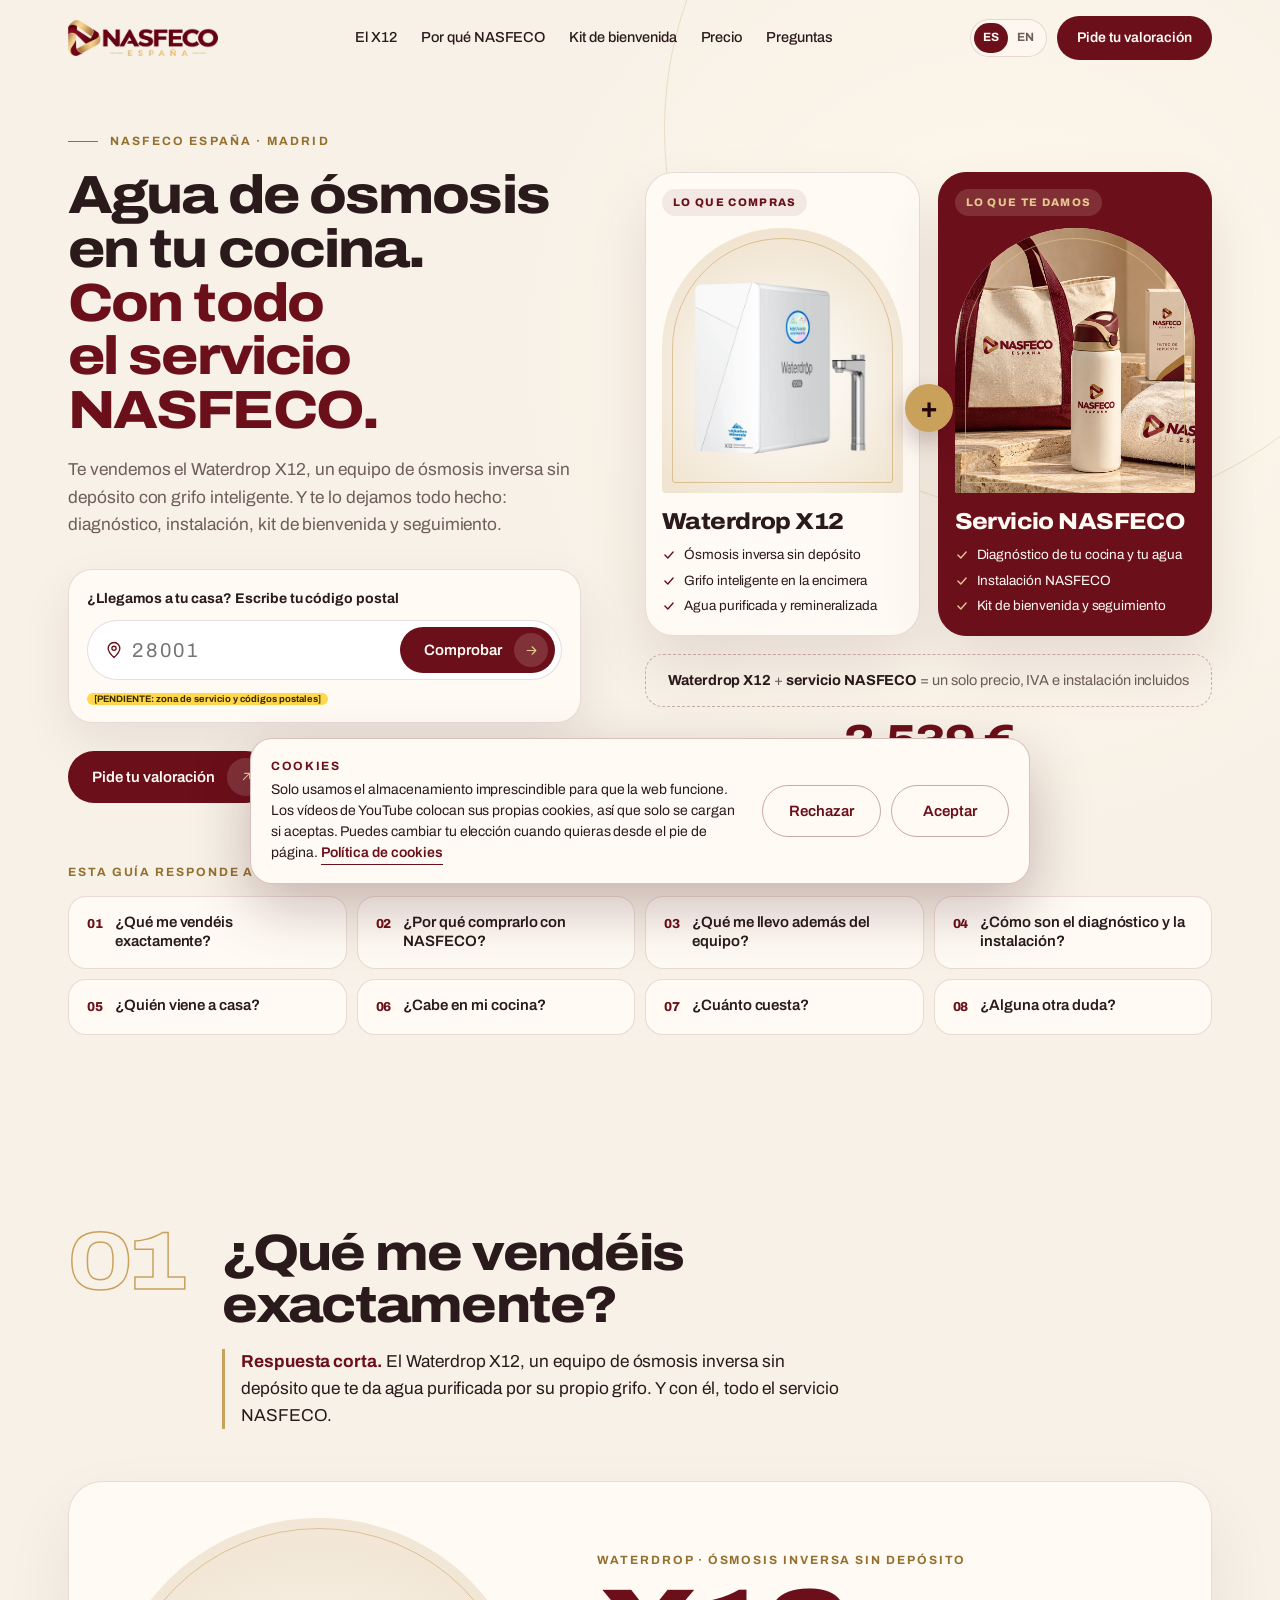
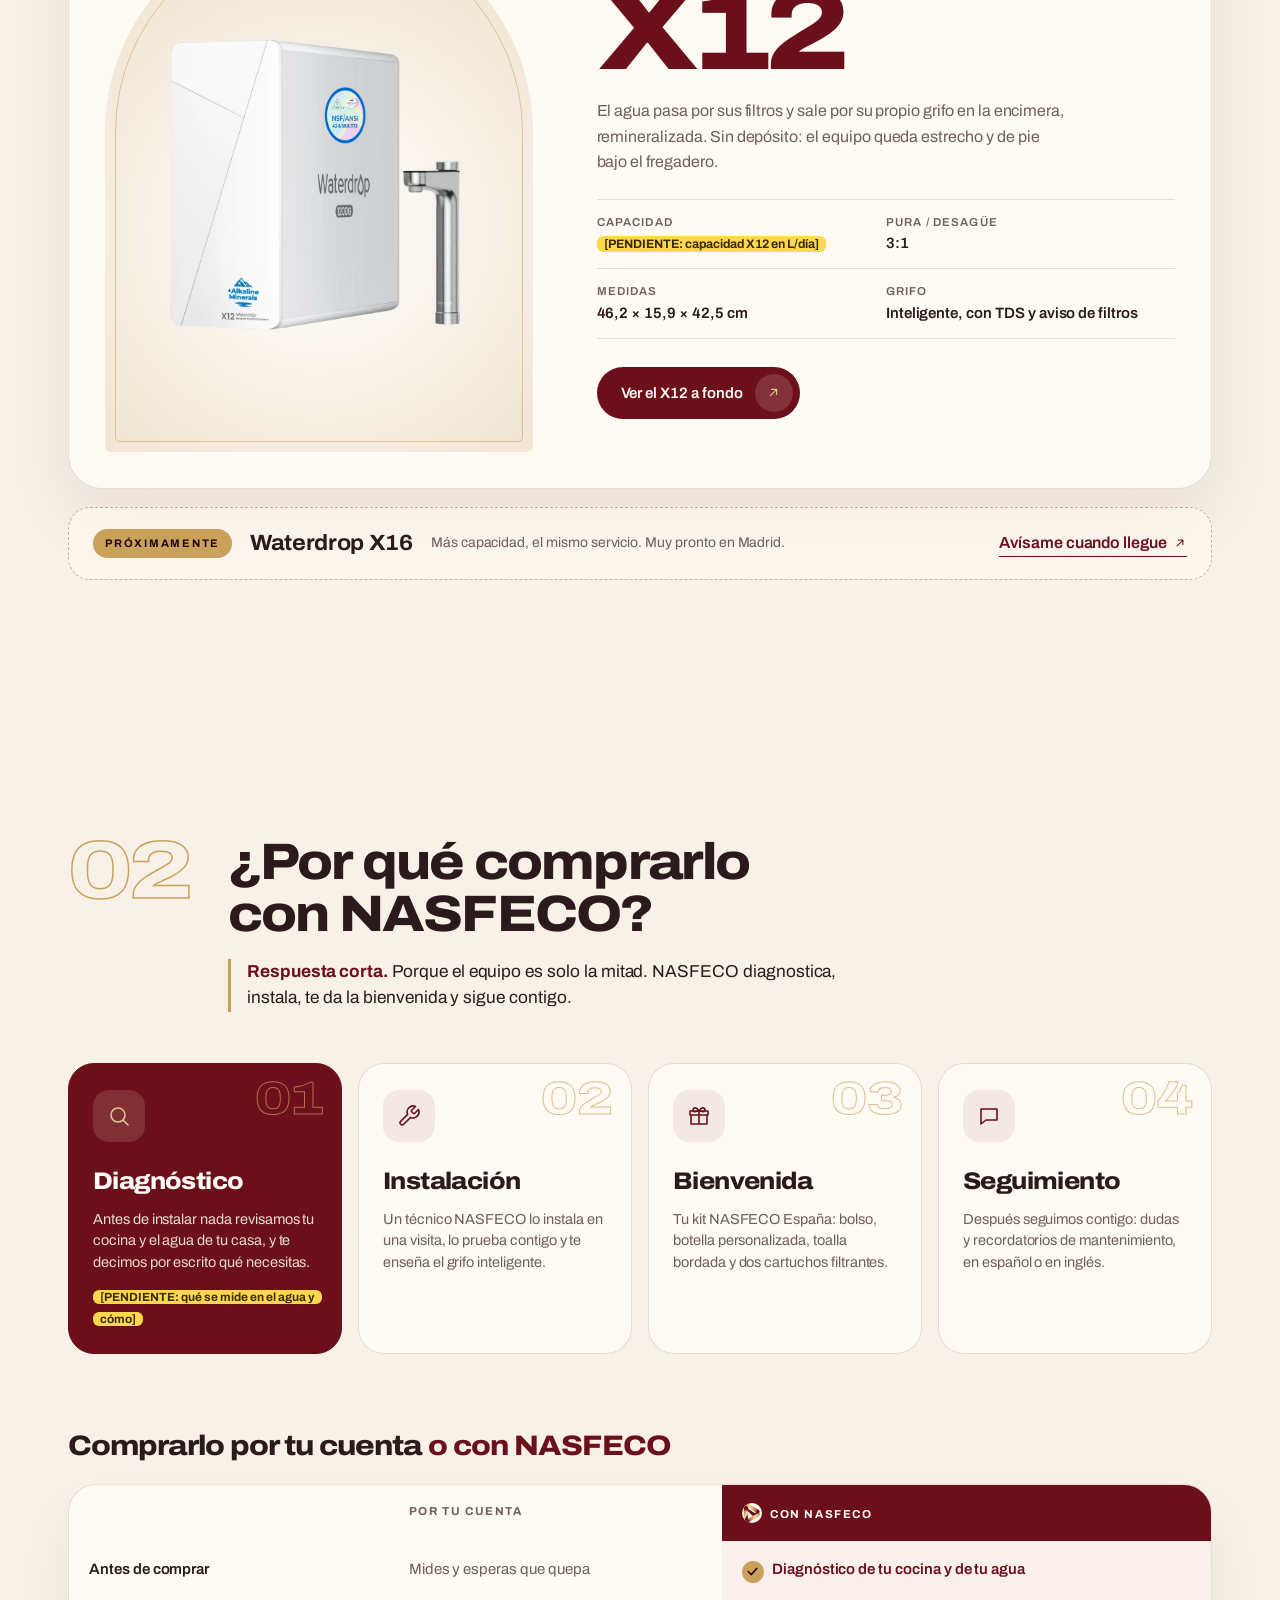
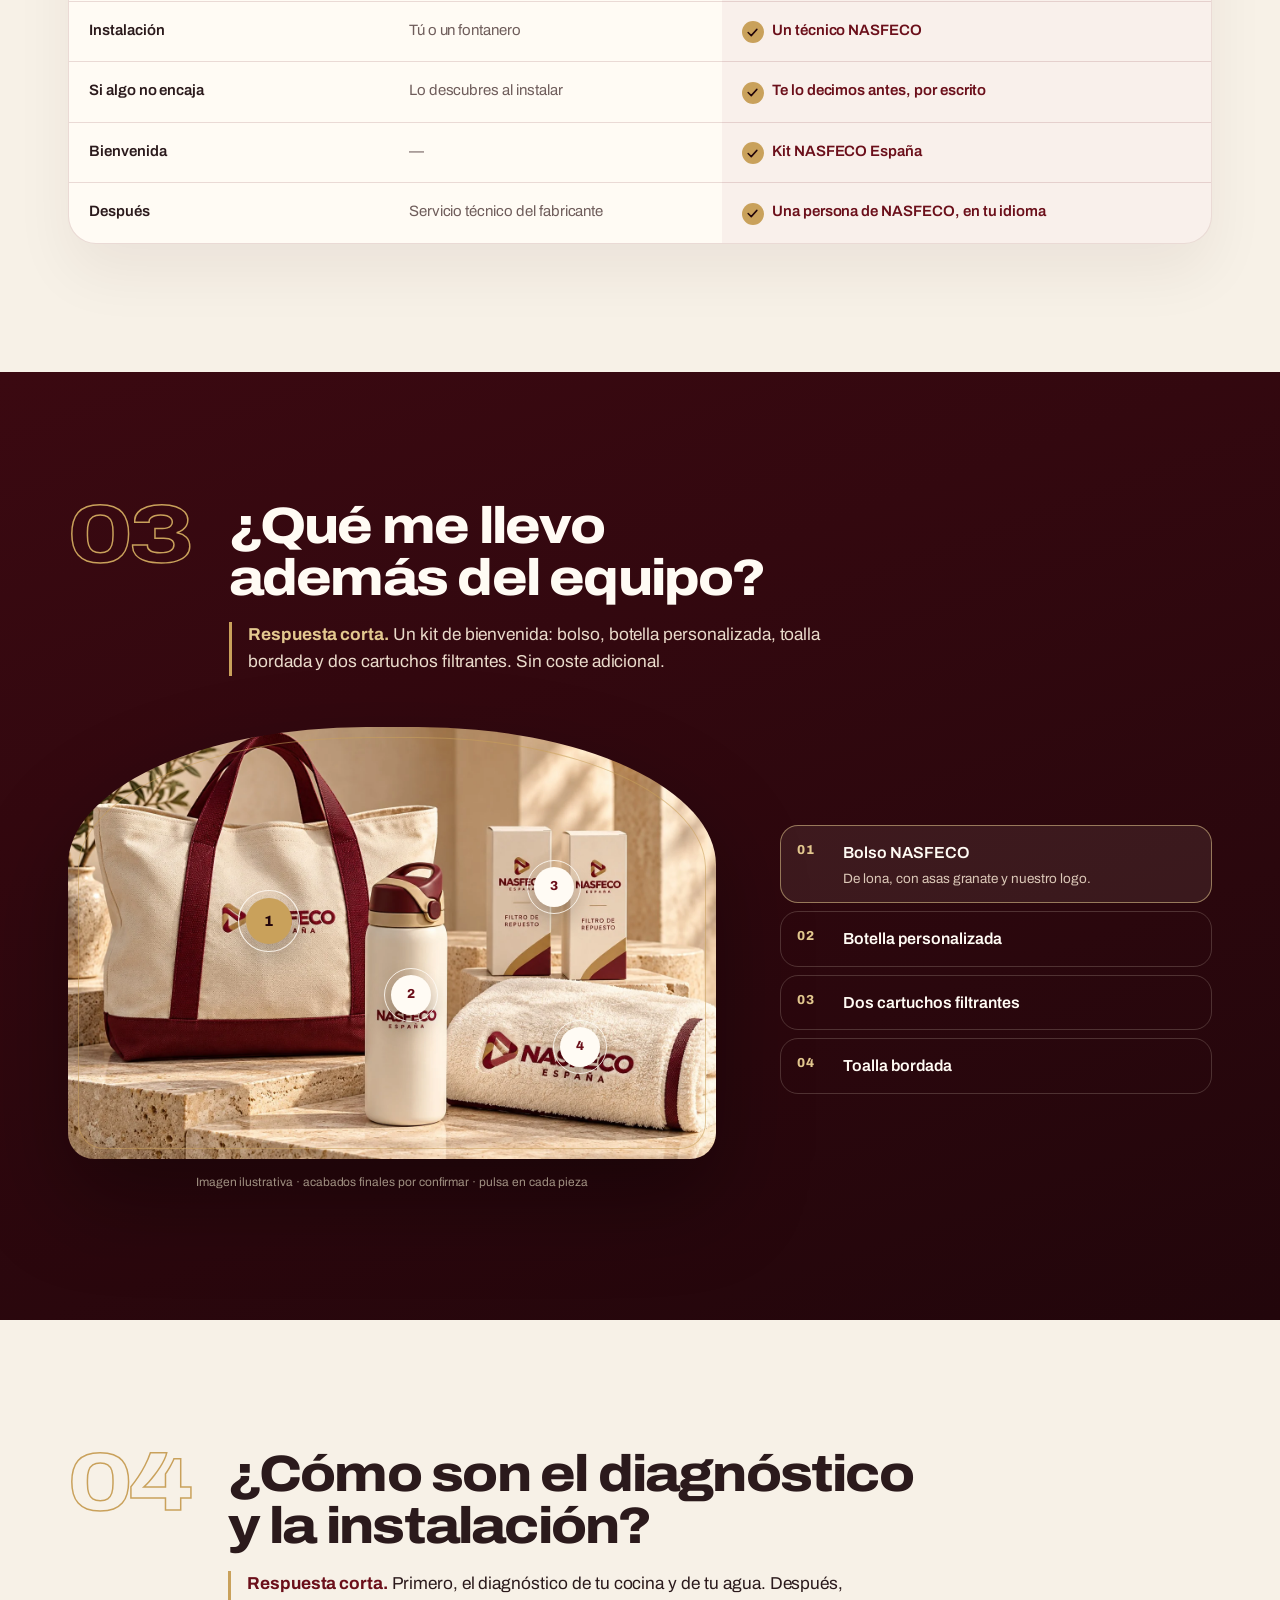
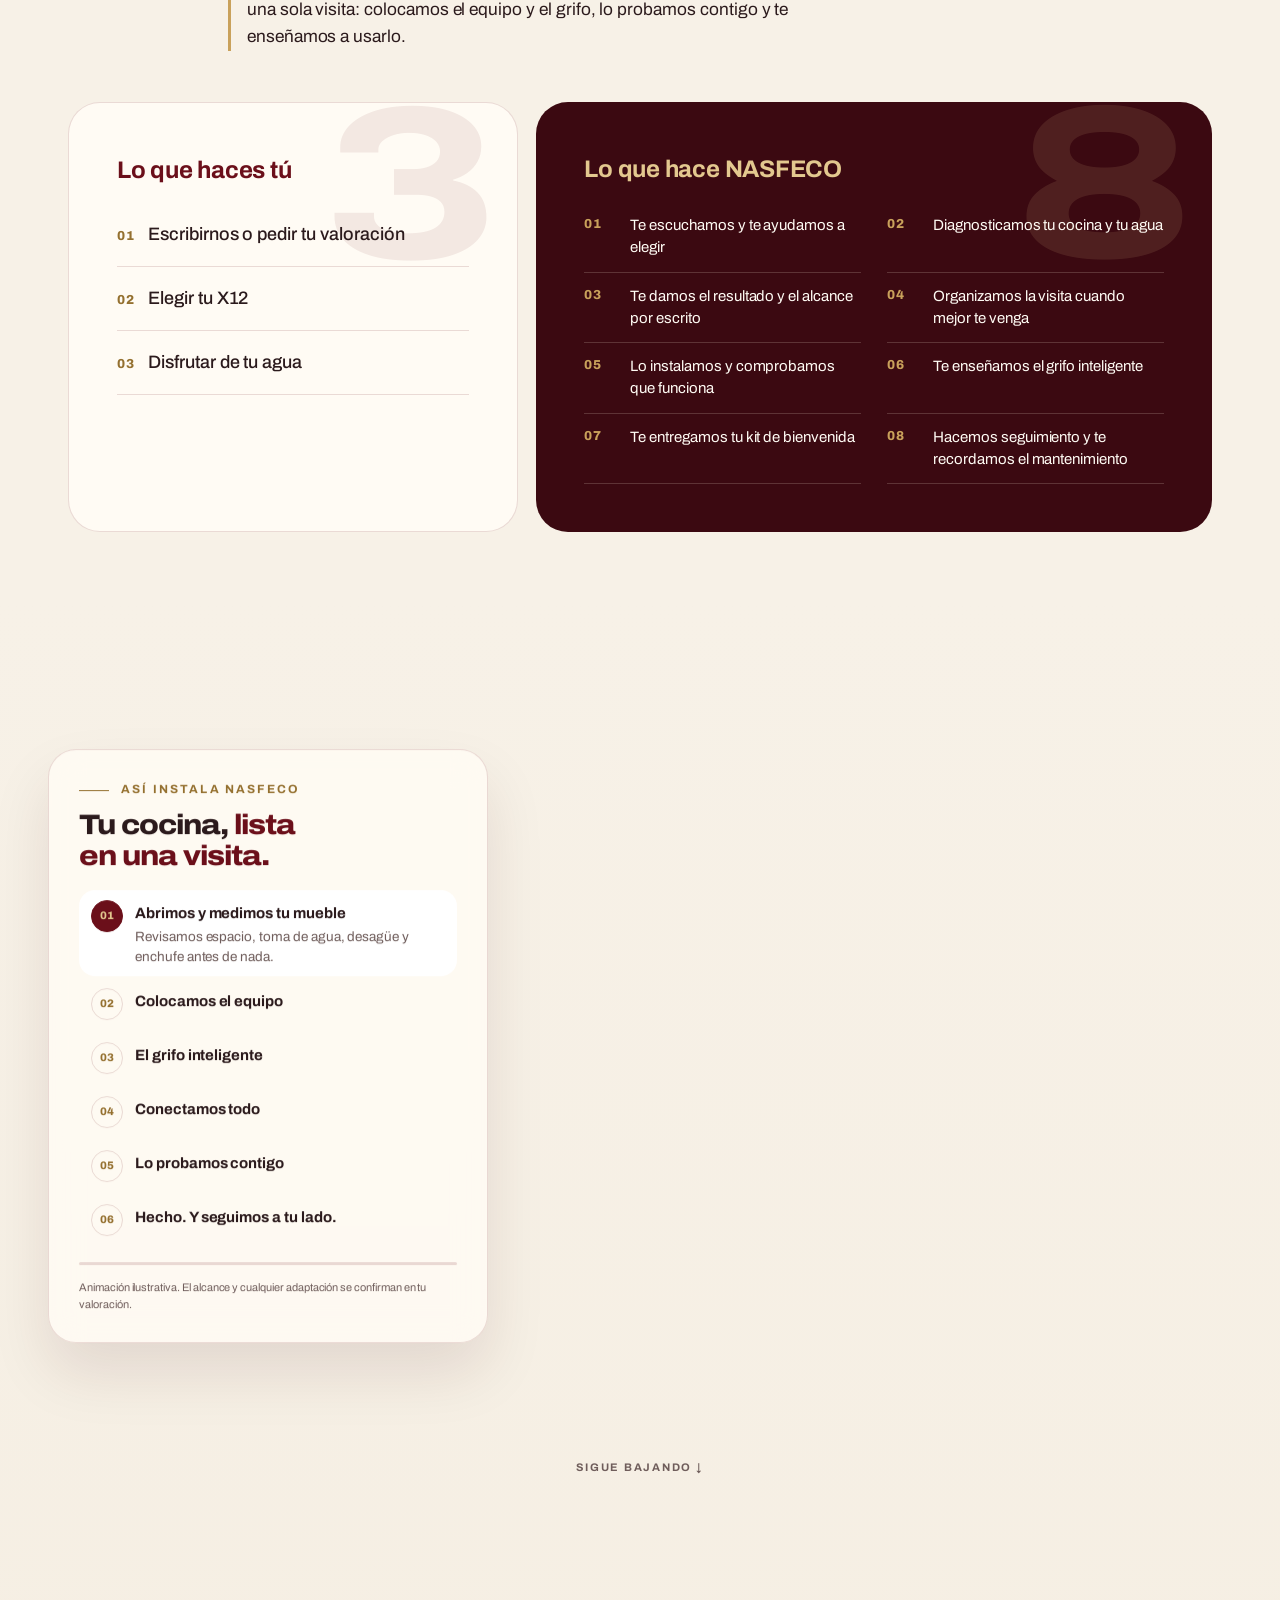
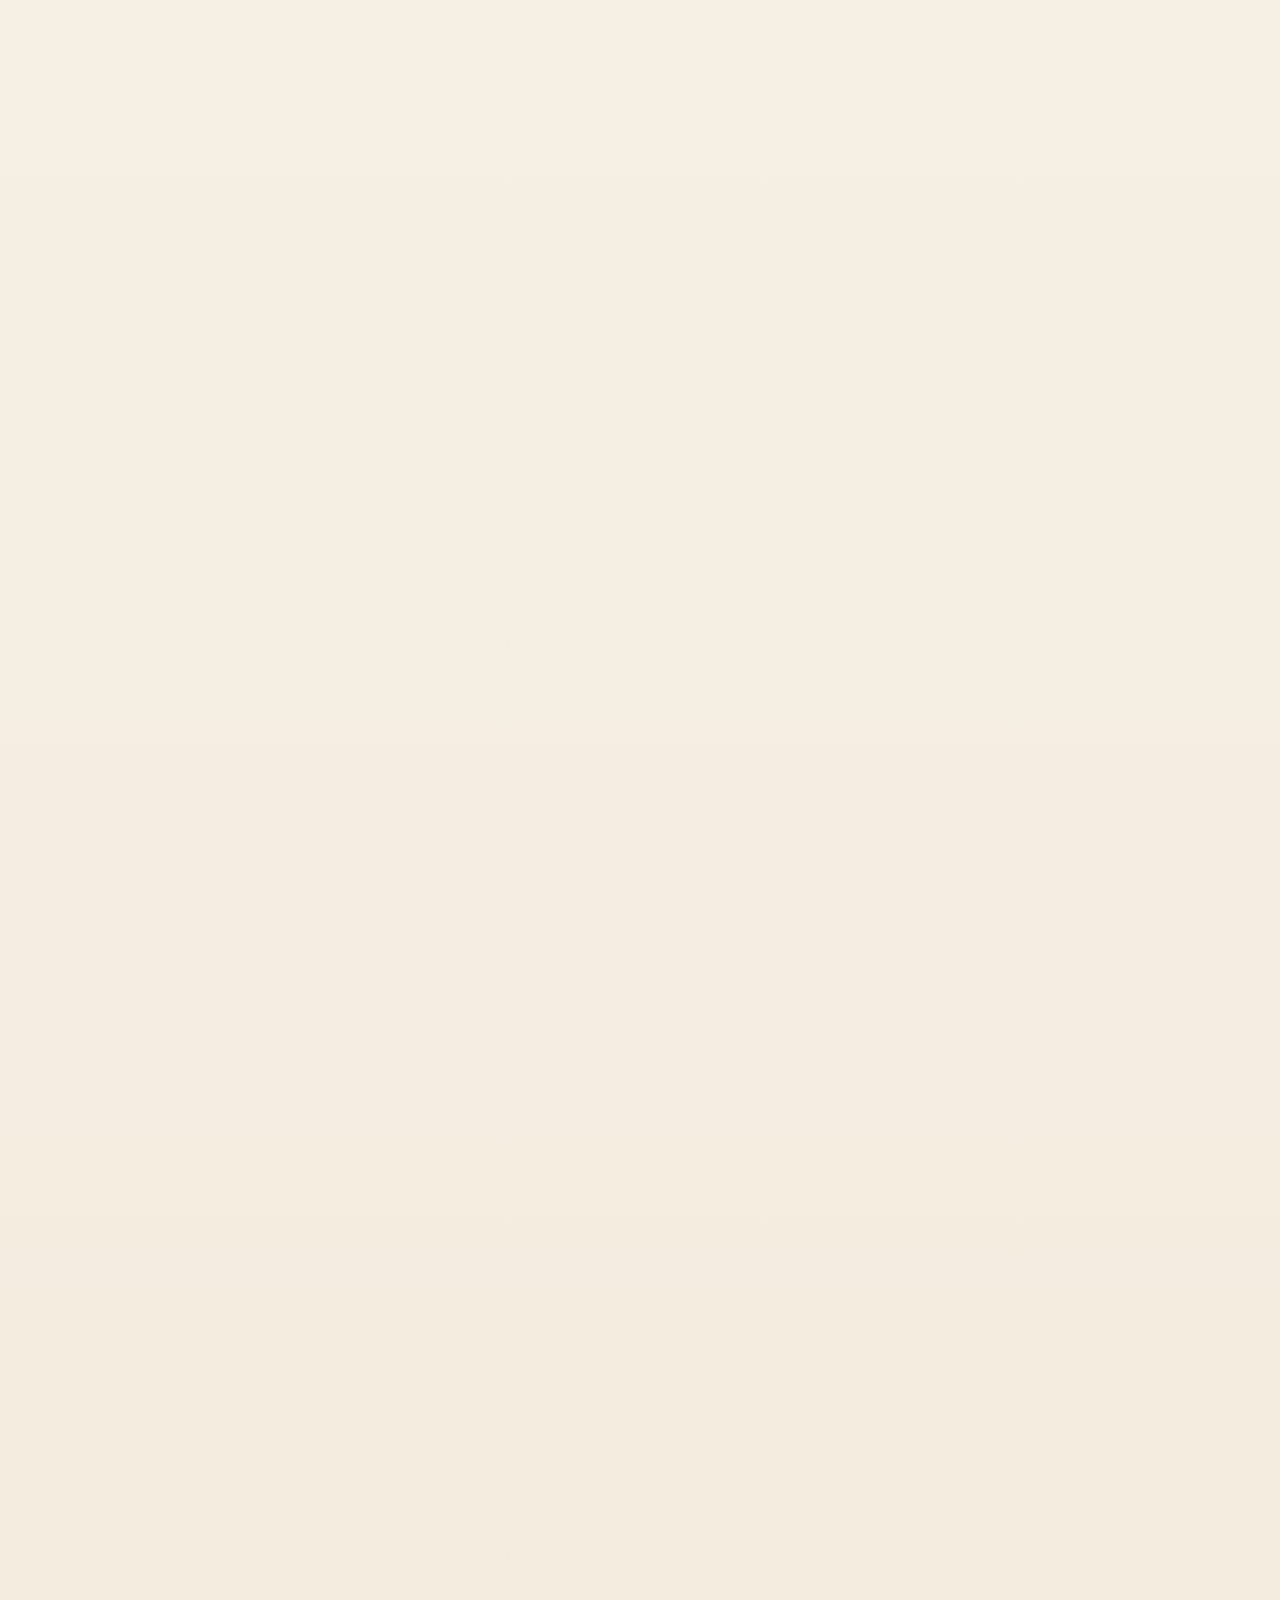
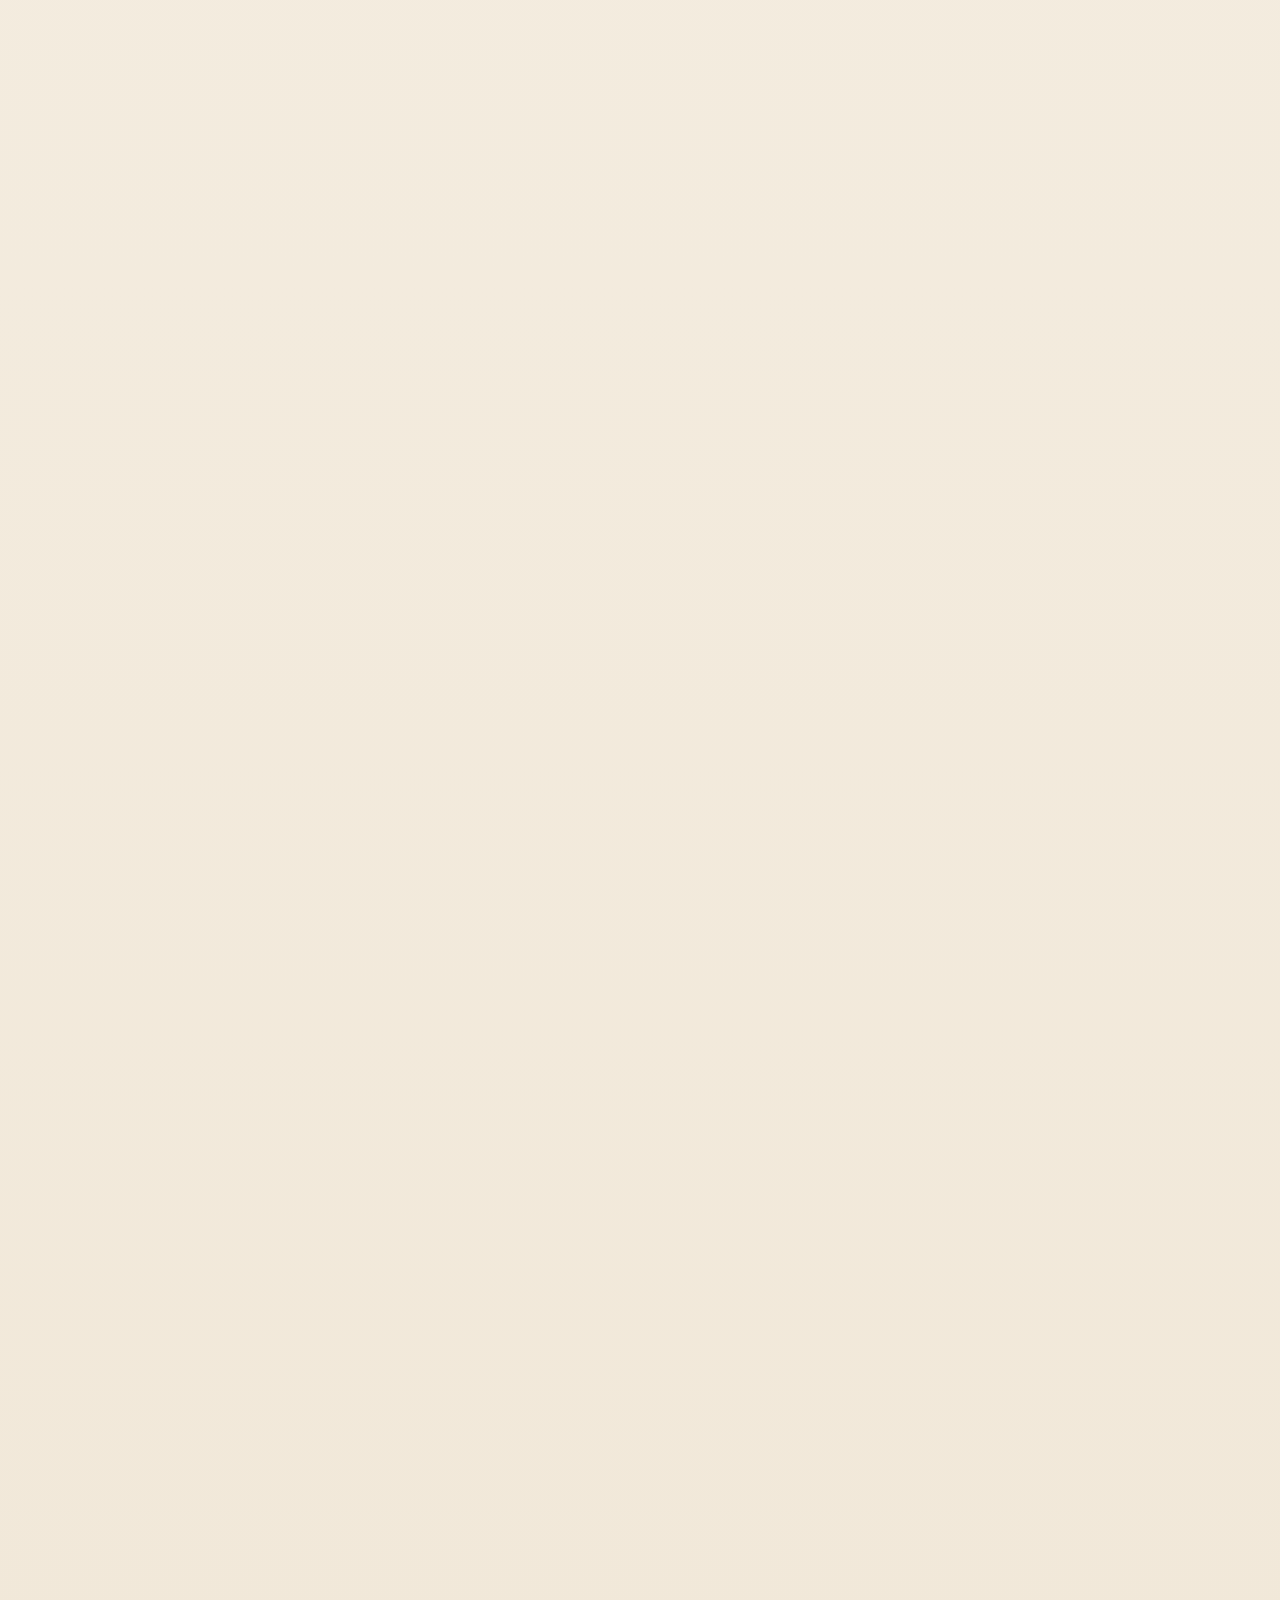
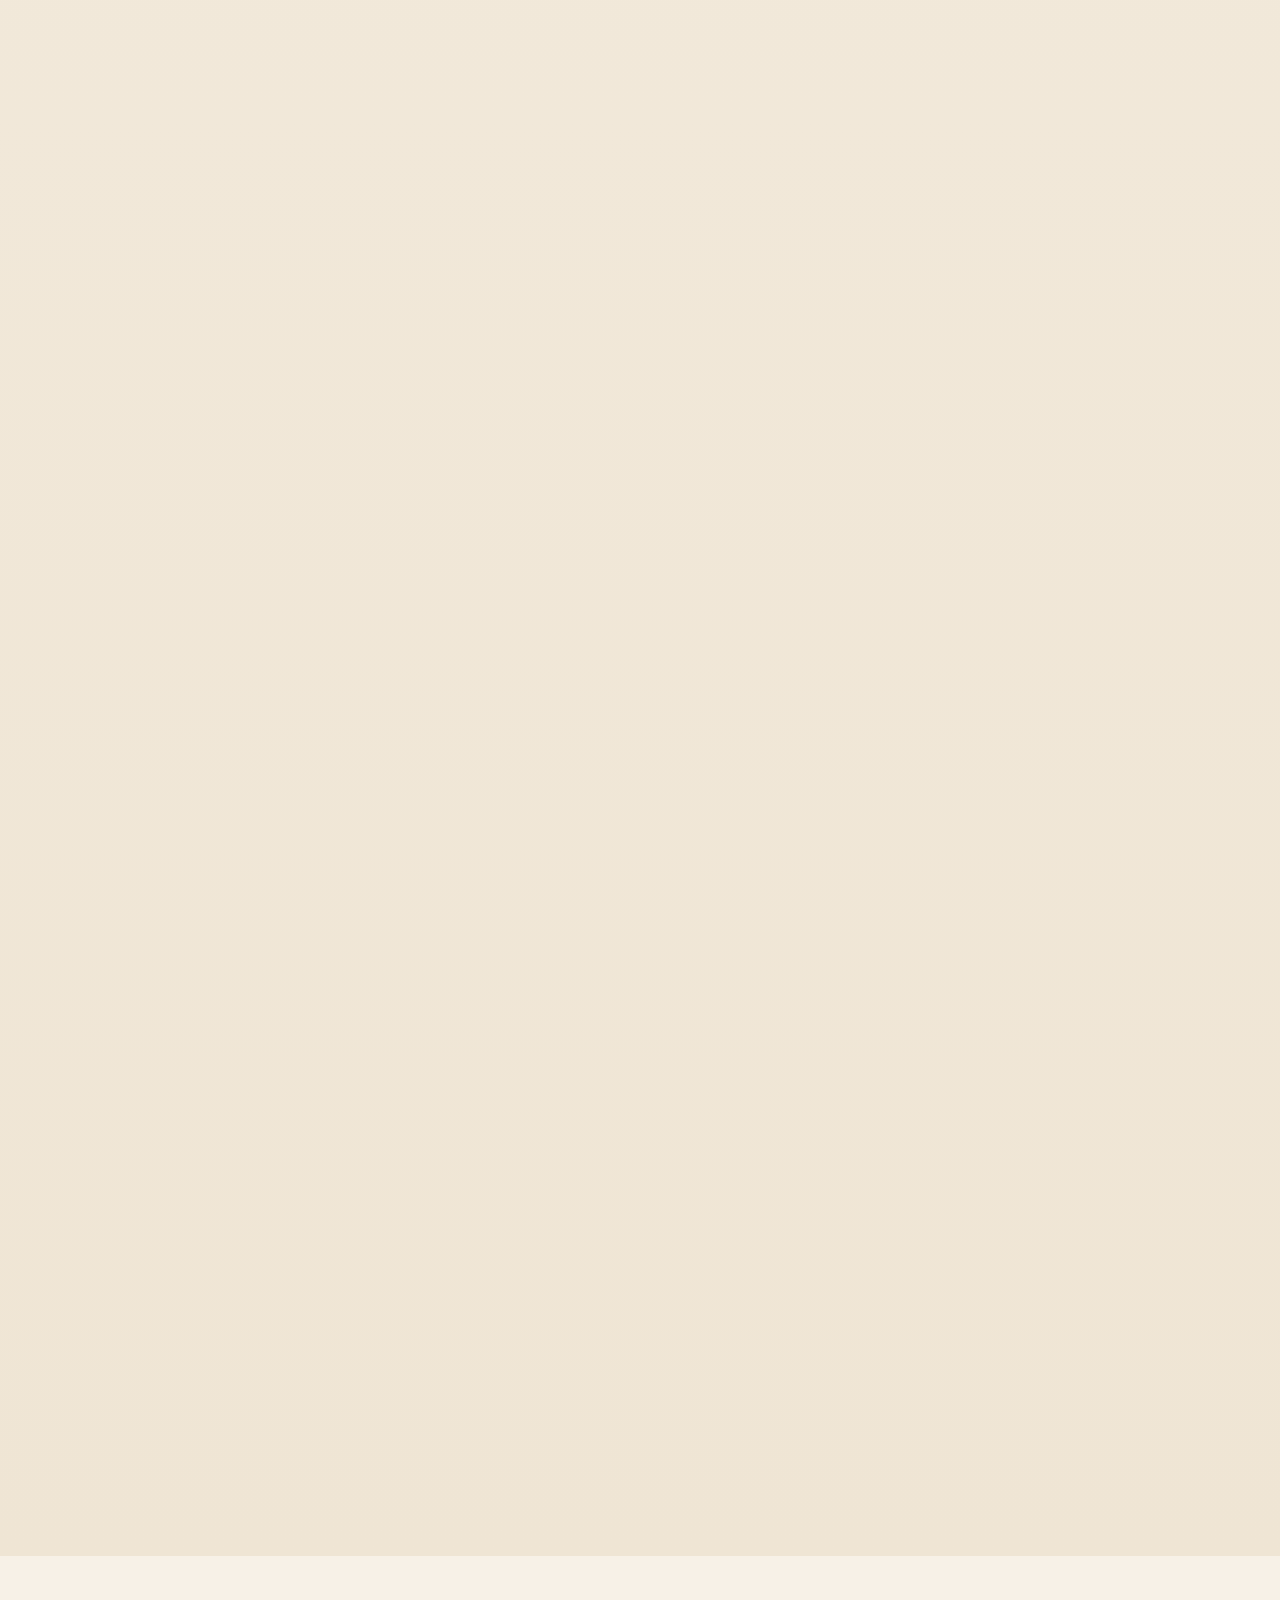
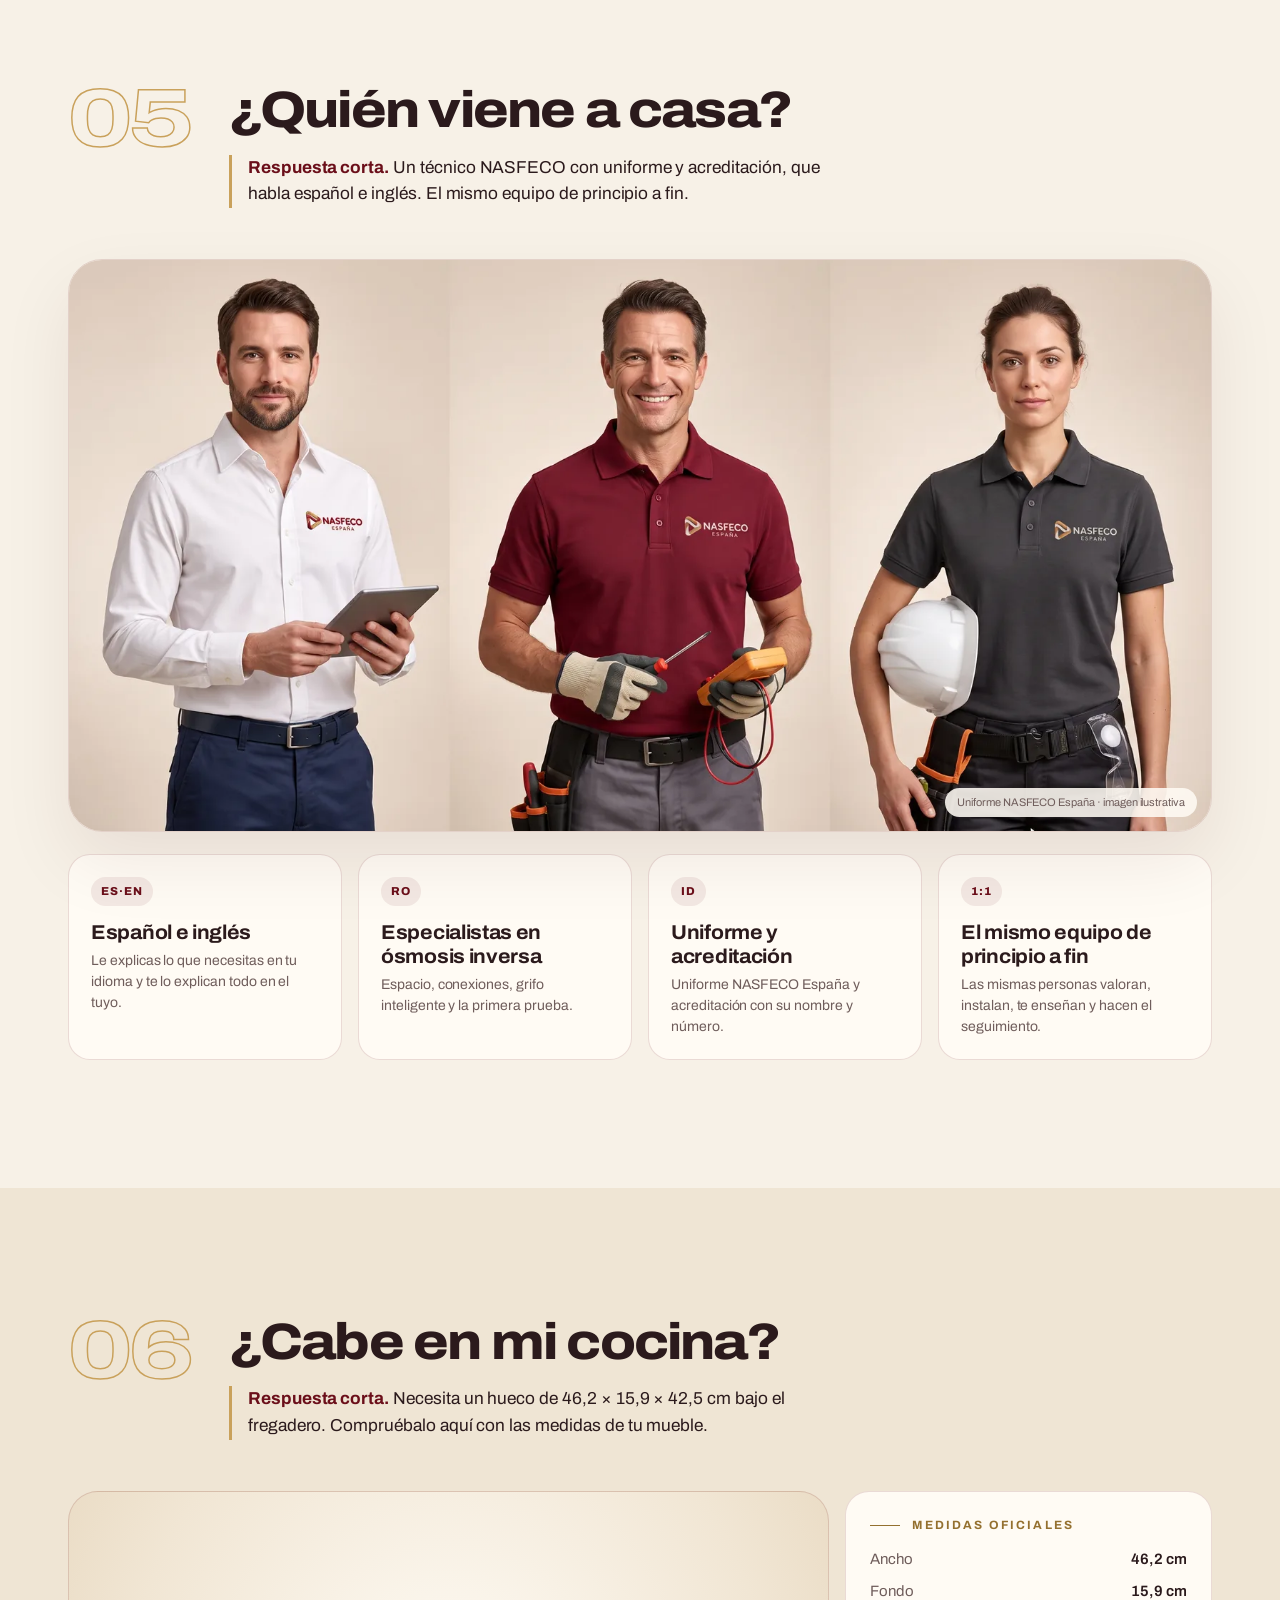
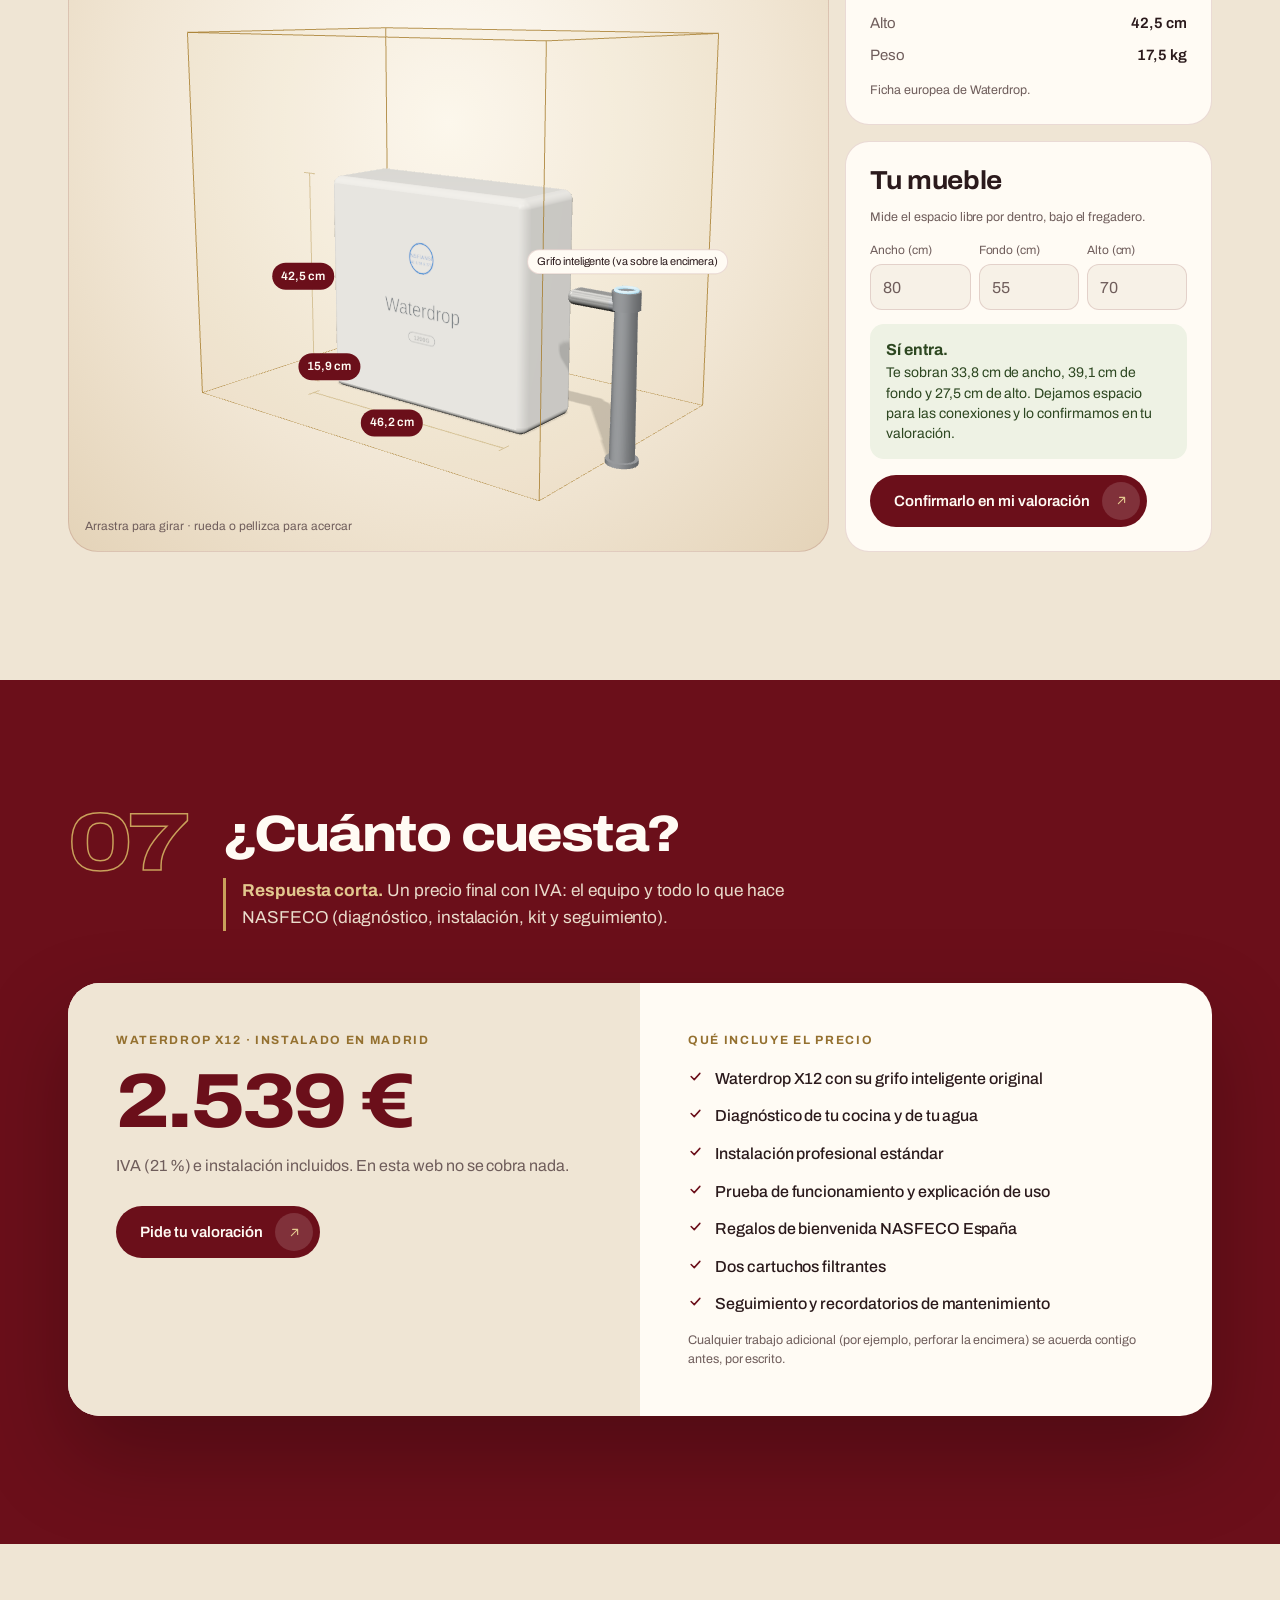
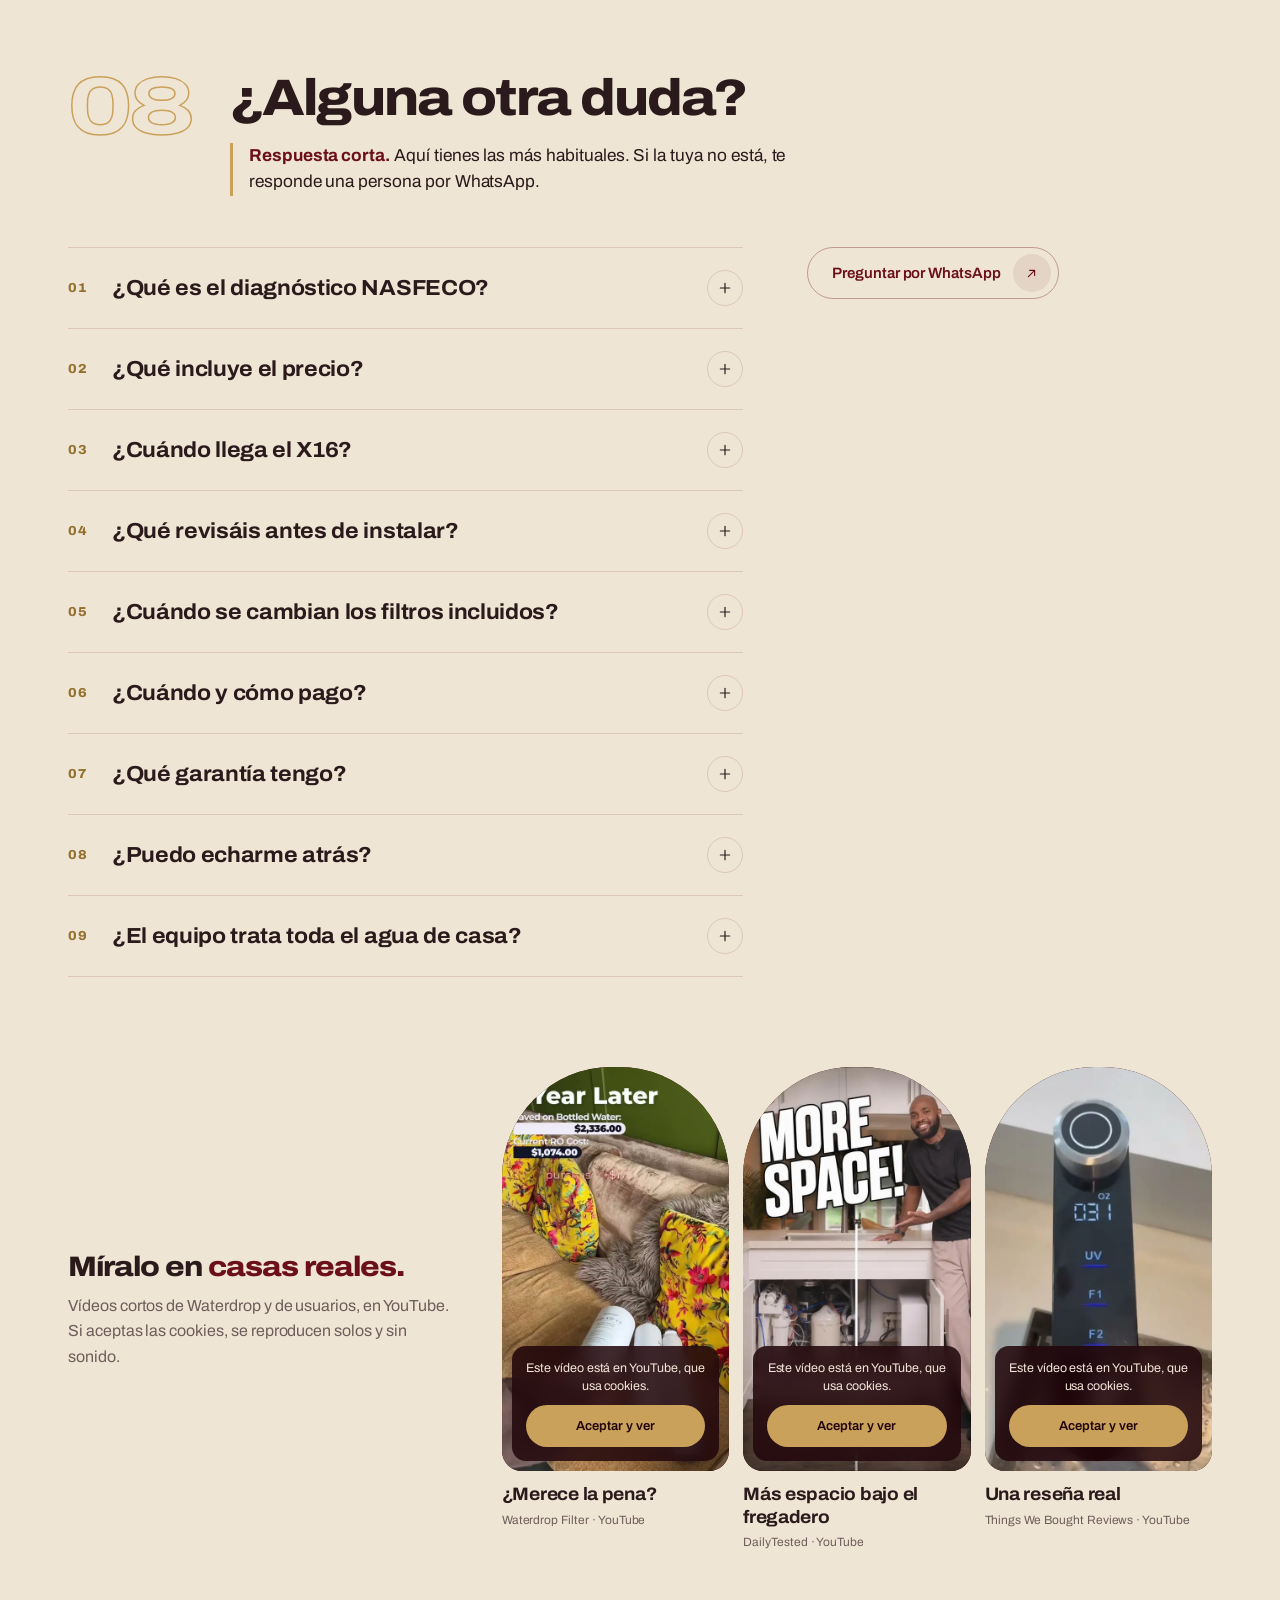
==== index.html @ 7d8d1cfa "Web de NASFECO España (Madrid): guía de preguntas, Waterdrop X12 + servicio NASFECO, oferta de lanza" ====
<!doctype html>
<html lang="es-ES">
<head>
<meta charset="utf-8">
<meta name="viewport" content="width=device-width, initial-scale=1, viewport-fit=cover">
<title>Ósmosis inversa con instalación en Madrid | Waterdrop · NASFECO</title>
<meta name="description" content="Ósmosis inversa Waterdrop X12 instalada en tu cocina de Madrid por NASFECO. Valoración, IVA y kit de bienvenida incluidos.">
<meta name="robots" content="noindex, nofollow">
<link rel="canonical" href="https://nasfeco.es/">
<meta name="theme-color" content="#F7F1E7">
<link rel="alternate" hreflang="es-ES" href="https://nasfeco.es/"><link rel="alternate" hreflang="en" href="https://nasfeco.es/en"><link rel="alternate" hreflang="x-default" href="https://nasfeco.es/">
<meta property="og:type" content="website"><meta property="og:site_name" content="NASFECO España"><meta property="og:locale" content="es_ES"><meta name="twitter:card" content="summary_large_image"><meta property="og:title" content="Ósmosis inversa con instalación en Madrid | Waterdrop · NASFECO"><meta property="og:description" content="Ósmosis inversa Waterdrop X12 instalada en tu cocina de Madrid por NASFECO. Valoración, IVA y kit de bienvenida incluidos."><meta property="og:image" content="https://nasfeco.es/assets/img/og.jpg"><meta property="og:url" content="https://nasfeco.es/">
<link rel="icon" href="favicon.png"><link rel="apple-touch-icon" href="assets/brand/icon-180.png">
<link rel="preload" as="font" type="font/woff2" href="assets/fonts/ar-latin.woff2" crossorigin>
<style>@font-face{font-family:'Archivo';font-style:normal;font-weight:100 900;font-stretch:62% 125%;font-display:swap;src:url(assets/fonts/ar-latin-ext.woff2) format('woff2');unicode-range:U+0100-02BA,U+02BD-02C5,U+02C7-02CC,U+02CE-02D7,U+02DD-02FF,U+0304,U+0308,U+0329,U+1D00-1DBF,U+1E00-1E9F,U+1EF2-1EFF,U+2020,U+20A0-20AB,U+20AD-20C0,U+2113,U+2C60-2C7F,U+A720-A7FF}@font-face{font-family:'Archivo';font-style:normal;font-weight:100 900;font-stretch:62% 125%;font-display:swap;src:url(assets/fonts/ar-latin.woff2) format('woff2');unicode-range:U+0000-00FF,U+0131,U+0152-0153,U+02BB-02BC,U+02C6,U+02DA,U+02DC,U+0304,U+0308,U+0329,U+2000-206F,U+20AC,U+2122,U+2191,U+2193,U+2212,U+2215,U+FEFF,U+FFFD}</style>
<link rel="stylesheet" href="css/madrid.css?v=53">
<script type="application/ld+json">{"@context": "https://schema.org", "@graph": [{"@type": "LocalBusiness", "@id": "https://nasfeco.es/#business", "name": "NASFECO España", "url": "https://nasfeco.es/", "logo": "https://nasfeco.es/assets/brand/icon-180.png", "image": "https://nasfeco.es/assets/img/og.jpg", "description": "Sistema de ósmosis inversa sin depósito Waterdrop X12 en Madrid, con valoración de tu cocina, instalación profesional, kit de bienvenida y seguimiento.", "areaServed": [{"@type": "City", "name": "Madrid"}], "address": {"@type": "PostalAddress", "addressLocality": "Madrid", "addressCountry": "ES"}, "knowsLanguage": ["es", "en"], "currenciesAccepted": "EUR", "makesOffer": [{"@type": "Offer", "itemOffered": {"@type": "Service", "name": "Instalación de sistema de ósmosis inversa", "areaServed": "Madrid"}}]}, {"@type": "WebSite", "@id": "https://nasfeco.es/#site", "url": "https://nasfeco.es/", "name": "NASFECO España", "inLanguage": "es-ES", "publisher": {"@id": "https://nasfeco.es/#business"}}, {"@type": "FAQPage", "mainEntity": [{"@type": "Question", "name": "¿Qué es el diagnóstico NASFECO?", "acceptedAnswer": {"@type": "Answer", "text": "Antes de instalar revisamos tu cocina (espacio, toma de agua, desagüe, enchufe y dónde irá el grifo) y el agua de tu casa, y te decimos por escrito qué necesitas. Qué medimos en el agua: [PENDIENTE: qué se mide en el agua y cómo]."}}, {"@type": "Question", "name": "¿Qué incluye el precio?", "acceptedAnswer": {"@type": "Answer", "text": "El equipo con su grifo original, la valoración de tu cocina, la instalación estándar y el kit de bienvenida: bolso, botella personalizada, toalla bordada y dos cartuchos filtrantes. El IVA (21 %) está incluido. El alcance final se confirma por escrito. Precio: 2.239 € con la oferta de lanzamiento (−300 € hasta el 30/11/2026); precio normal 2.539 €. IVA e instalación incluidos."}}, {"@type": "Question", "name": "¿Cuándo llega el X16?", "acceptedAnswer": {"@type": "Answer", "text": "El X16 llega pronto a Madrid. Por ahora NASFECO instala el X12. Escríbenos por WhatsApp y te avisamos cuando llegue."}}, {"@type": "Question", "name": "¿Qué revisáis antes de instalar?", "acceptedAnswer": {"@type": "Answer", "text": "El espacio bajo el fregadero, la toma de agua potable, el desagüe, el enchufe y dónde irá el grifo. También vemos si hay que perforar la encimera o avisar a la comunidad de vecinos. Cualquier trabajo adicional se acuerda antes de empezar."}}, {"@type": "Question", "name": "¿Cuándo se cambian los filtros incluidos?", "acceptedAnswer": {"@type": "Answer", "text": "Se incluyen dos cartuchos filtrantes; sus referencias exactas quedan por escrito. Cuándo se cambian depende del uso y de los límites del fabricante. No son filtros ilimitados ni visitas futuras gratis."}}, {"@type": "Question", "name": "¿Cuándo y cómo pago?", "acceptedAnswer": {"@type": "Answer", "text": "El precio que ves es final, con IVA incluido. Las formas y el momento de pago se confirman contigo antes de la visita y quedan en tu propuesta: [PENDIENTE: formas y momento de pago]. Recibes factura. En esta web no se cobra nada."}}, {"@type": "Question", "name": "¿Qué garantía tengo?", "acceptedAnswer": {"@type": "Answer", "text": "Por ley tienes 3 años de garantía legal sobre el equipo. Como la instalación forma parte del contrato, un fallo por una instalación incorrecta también está cubierto. Si el fabricante da una garantía adicional, se detalla en tu propuesta."}}, {"@type": "Question", "name": "¿Puedo echarme atrás?", "acceptedAnswer": {"@type": "Answer", "text": "Si contratas a distancia o fuera de nuestro establecimiento, tienes 14 días naturales para desistir sin dar explicaciones. Si nos pides instalar dentro de esos 14 días, pagas la parte proporcional del servicio ya prestado, y el derecho termina cuando el servicio se ha prestado por completo con tu consentimiento expreso previo. Lo tienes en las condiciones de contratación."}}, {"@type": "Question", "name": "¿El equipo trata toda el agua de casa?", "acceptedAnswer": {"@type": "Answer", "text": "No. El X12 está pensado para el agua de beber en la cocina, mediante su propio grifo. No es un descalcificador para toda la vivienda ni un sistema para todos los grifos."}}]}]}</script>
</head>
<body class="pg-home has-promo">
<a class="skip" href="#main">Ir al contenido</a>
<div class="pbar" data-promo data-end="2026-11-30T23:59:59+01:00" role="region" aria-label="Oferta de lanzamiento">
  <div class="wrap pbar-in"><b>Oferta de lanzamiento</b><span class="pbar-s">−300 €</span><span class="pbar-l">−300 € en tu Waterdrop X12: pagas 2.239 €, IVA e instalación incluidos</span><span class="pbar-t"><span class="pbar-d">Hasta el 30/11/2026 · </span>termina en <i data-cd>…</i></span></div>
</div>
<header class="hd" id="hd">
  <div class="wrap hd-in">
    <a class="hd-logo" href="index.html" aria-label="NASFECO España"><img src="assets/brand/nasfeco-es.png" alt="NASFECO España" width="170" height="41"></a>
    <nav class="hd-nav" aria-label="Principal"><a href="x12.html">El X12</a><a href="#why">Por qué NASFECO</a><a href="#kit">Kit de bienvenida</a><a href="#price">Precio</a><a href="#faq">Preguntas</a></nav>
    <div class="hd-r">
      <a class="hd-lang" href="en.html" hreflang="en" title="View in English"><b class="on">ES</b><b class="">EN</b></a>
      <button type="button" class="hd-cta" data-book>Pide tu valoración</button>
      <button type="button" class="hd-menu" data-menu aria-expanded="false" aria-controls="mnav" aria-label="Abrir menú"><svg viewBox="0 0 24 24" width="22" height="22" fill="none" stroke="currentColor" stroke-width="1.6" stroke-linecap="round" stroke-linejoin="round" aria-hidden="true"><path d="M4 8h16M4 16h16"/></svg></button>
    </div>
  </div>
</header>
<div class="mnav" id="mnav" hidden>
  <nav><a href="x12.html">El X12</a><a href="#why">Por qué NASFECO</a><a href="#kit">Kit de bienvenida</a><a href="#price">Precio</a><a href="#faq">Preguntas</a></nav>
  <button type="button" class="btn b-wine" data-book><span>Pide tu valoración</span><i><svg viewBox="0 0 24 24" width="15" height="15" fill="none" stroke="currentColor" stroke-width="1.8" stroke-linecap="round" stroke-linejoin="round" aria-hidden="true"><path d="M7 17L17 7M9 7h8v8"/></svg></i></button>
  <a class="mnav-lang" href="en.html">View in English</a>
</div><nav class="rail" aria-label="Índice de la guía"><ol><li><a href="#systems" data-rail="systems"><span>01</span><em>Qué vendemos</em></a></li><li><a href="#why" data-rail="why"><span>02</span><em>Por qué NASFECO</em></a></li><li><a href="#kit" data-rail="kit"><span>03</span><em>Kit</em></a></li><li><a href="#how" data-rail="how"><span>04</span><em>Diagnóstico</em></a></li><li><a href="#team" data-rail="team"><span>05</span><em>Quién viene</em></a></li><li><a href="#measure" data-rail="measure"><span>06</span><em>¿Cabe?</em></a></li><li><a href="#price" data-rail="price"><span>07</span><em>Precio</em></a></li><li><a href="#faq" data-rail="faq"><span>08</span><em>Dudas</em></a></li></ol></nav><main id="main">
<section class="mh mh-5" id="top">
  <div class="wrap mh-g">
    <div class="mh-c">
      <p class="eb"><i></i>NASFECO España · Madrid</p>
      <h1 class="d1">Agua de ósmosis en tu cocina. <em>Con todo el servicio NASFECO.</em></h1>
      <p class="lead">Te vendemos el Waterdrop X12, un equipo de ósmosis inversa sin depósito con grifo inteligente. Y te lo dejamos todo hecho: diagnóstico, instalación, kit de bienvenida y seguimiento.</p>
      <form class="zona-f zona-c" data-zone novalidate>
      <label for="z-cp">¿Llegamos a tu casa? Escribe tu código postal</label>
      <div class="zona-in"><span><svg viewBox="0 0 24 24" width="20" height="20" fill="none" stroke="currentColor" stroke-width="1.6" stroke-linecap="round" stroke-linejoin="round" aria-hidden="true"><path d="M12 21s-7-6.2-7-11a7 7 0 0114 0c0 4.8-7 11-7 11zM12 12.5a2.5 2.5 0 100-5 2.5 2.5 0 000 5"/></svg></span><input id="z-cp" name="cp" inputmode="numeric" maxlength="5" autocomplete="postal-code" placeholder="28001"><button type="submit" class="btn b-wine"><span>Comprobar</span><i><svg viewBox="0 0 24 24" width="15" height="15" fill="none" stroke="currentColor" stroke-width="1.8" stroke-linecap="round" stroke-linejoin="round" aria-hidden="true"><path d="M5 12h14M13 6l6 6-6 6"/></svg></i></button></div>
      <div class="zona-r" data-zone-r aria-live="polite"></div>
      <p class="fine"><mark class="pend">[PENDIENTE: zona de servicio y códigos postales]</mark></p>
    </form>
      <div class="row"><button type="button" class="btn b-wine" data-book><span>Pide tu valoración</span><i><svg viewBox="0 0 24 24" width="15" height="15" fill="none" stroke="currentColor" stroke-width="1.8" stroke-linecap="round" stroke-linejoin="round" aria-hidden="true"><path d="M7 17L17 7M9 7h8v8"/></svg></i></button><a class="ul" href="#guia">Empezar la guía ↓</a></div>
    </div>
    <div class="mh-duo">
      <a class="hc hc-buy" href="x12.html">
        <span class="hc-k">Lo que compras</span>
        <span class="arch hc-a"><img src="assets/products/x12-silver.webp" alt="Waterdrop X12" fetchpriority="high"></span>
        <b class="hc-t">Waterdrop X12</b>
        <ul><li><svg viewBox="0 0 24 24" width="14" height="14" fill="none" stroke="currentColor" stroke-width="2.4" stroke-linecap="round" stroke-linejoin="round" aria-hidden="true"><path d="M5 12l5 5 9-10"/></svg><span>Ósmosis inversa sin depósito</span></li><li><svg viewBox="0 0 24 24" width="14" height="14" fill="none" stroke="currentColor" stroke-width="2.4" stroke-linecap="round" stroke-linejoin="round" aria-hidden="true"><path d="M5 12l5 5 9-10"/></svg><span>Grifo inteligente en la encimera</span></li><li><svg viewBox="0 0 24 24" width="14" height="14" fill="none" stroke="currentColor" stroke-width="2.4" stroke-linecap="round" stroke-linejoin="round" aria-hidden="true"><path d="M5 12l5 5 9-10"/></svg><span>Agua purificada y remineralizada</span></li></ul>
      </a>
      <span class="hc-plus" aria-hidden="true">+</span>
      <a class="hc hc-give" href="#why">
        <span class="hc-k">Lo que te damos</span>
        <span class="arch hc-a"><img src="assets/img/welcome-kit.webp" alt="Kit de bienvenida NASFECO España"></span>
        <b class="hc-t">Servicio NASFECO</b>
        <ul><li><svg viewBox="0 0 24 24" width="14" height="14" fill="none" stroke="currentColor" stroke-width="2.4" stroke-linecap="round" stroke-linejoin="round" aria-hidden="true"><path d="M5 12l5 5 9-10"/></svg><span>Diagnóstico de tu cocina y tu agua</span></li><li><svg viewBox="0 0 24 24" width="14" height="14" fill="none" stroke="currentColor" stroke-width="2.4" stroke-linecap="round" stroke-linejoin="round" aria-hidden="true"><path d="M5 12l5 5 9-10"/></svg><span>Instalación NASFECO</span></li><li><svg viewBox="0 0 24 24" width="14" height="14" fill="none" stroke="currentColor" stroke-width="2.4" stroke-linecap="round" stroke-linejoin="round" aria-hidden="true"><path d="M5 12l5 5 9-10"/></svg><span>Kit de bienvenida y seguimiento</span></li></ul>
      </a>
      <p class="hc-eq"><b>Waterdrop X12</b> + <b>servicio NASFECO</b> = un solo precio, IVA e instalación incluidos</p>
      <div class="hc-price"><span class="pz" data-promo-on><span class="pz-tag">Oferta de lanzamiento · −300 €</span><span class="pz-row"><b class="pz-now">2.239 €</b><s>2.539 €</s></span></span><span class="pz" data-promo-off hidden><b class="pz-now">2.539 €</b></span></div>
    </div>
  </div>
</section>
<section class="toc" id="guia">
  <div class="wrap">
    <p class="toc-t">Esta guía responde a 8 preguntas</p>
    <ol class="toc-l"><li><a href="#systems"><span>01</span><b>¿Qué me vendéis exactamente?</b></a></li><li><a href="#why"><span>02</span><b>¿Por qué comprarlo con NASFECO?</b></a></li><li><a href="#kit"><span>03</span><b>¿Qué me llevo además del equipo?</b></a></li><li><a href="#how"><span>04</span><b>¿Cómo son el diagnóstico y la instalación?</b></a></li><li><a href="#team"><span>05</span><b>¿Quién viene a casa?</b></a></li><li><a href="#measure"><span>06</span><b>¿Cabe en mi cocina?</b></a></li><li><a href="#price"><span>07</span><b>¿Cuánto cuesta?</b></a></li><li><a href="#faq"><span>08</span><b>¿Alguna otra duda?</b></a></li></ol>
  </div>
</section>
<section class="ch eq" id="systems" data-ch>
  <div class="wrap">
    <header class="ch-h rv"><span class="ch-n">01</span><div><h2 class="q">¿Qué me vendéis exactamente?</h2><p class="ans"><b>Respuesta corta.</b> El Waterdrop X12, un equipo de ósmosis inversa sin depósito que te da agua purificada por su propio grifo. Y con él, todo el servicio NASFECO.</p></div></header>
    
    <article class="eq-card rv">
      <a class="arch eq-img" href="x12.html" aria-label="Ver Waterdrop X12"><img src="assets/products/x12-silver.webp" alt="Waterdrop X12" loading="lazy"></a>
      <div class="eq-b">
        <p class="eq-k">Waterdrop · ósmosis inversa sin depósito</p>
        <h3 class="eq-n">X12</h3>
        <p class="eq-d">El agua pasa por sus filtros y sale por su propio grifo en la encimera, remineralizada. Sin depósito: el equipo queda estrecho y de pie bajo el fregadero.</p>
        <dl class="eq-dl"><div><dt>Capacidad</dt><dd><mark class="pend">[PENDIENTE: capacidad X12 en L/día]</mark></dd></div><div><dt>Pura / desagüe</dt><dd>3:1</dd></div><div><dt>Medidas</dt><dd>46,2 × 15,9 × 42,5 cm</dd></div><div><dt>Grifo</dt><dd>Inteligente, con TDS y aviso de filtros</dd></div></dl>
        <div class="row"><a class="btn b-wine" href="x12.html" ><span>Ver el X12 a fondo</span><i><svg viewBox="0 0 24 24" width="15" height="15" fill="none" stroke="currentColor" stroke-width="1.8" stroke-linecap="round" stroke-linejoin="round" aria-hidden="true"><path d="M7 17L17 7M9 7h8v8"/></svg></i></a></div>
      </div>
    </article>
    <div class="eq-soon rv"><span class="tag">Próximamente</span><b>Waterdrop X16</b><span>Más capacidad, el mismo servicio. Muy pronto en Madrid.</span><a class="ul" href="https://wa.me/?text=%C2%A1Hola%20NASFECO%21%20Avisadme%20cuando%20llegue%20el%20Waterdrop%20X16%20a%20Madrid." target="_blank" rel="noopener">Avísame cuando llegue <svg viewBox="0 0 24 24" width="14" height="14" fill="none" stroke="currentColor" stroke-width="1.8" stroke-linecap="round" stroke-linejoin="round" aria-hidden="true"><path d="M7 17L17 7M9 7h8v8"/></svg></a></div>
  </div>
</section>
<section class="ch why" id="why" data-ch>
  <div class="wrap">
    <header class="ch-h rv"><span class="ch-n">02</span><div><h2 class="q">¿Por qué comprarlo con NASFECO?</h2><p class="ans"><b>Respuesta corta.</b> Porque el equipo es solo la mitad. NASFECO diagnostica, instala, te da la bienvenida y sigue contigo.</p></div></header>
    <div class="pl-g"><article class="pl rv"><span class="pl-n">01</span><i><svg viewBox="0 0 24 24" width="24" height="24" fill="none" stroke="currentColor" stroke-width="1.6" stroke-linecap="round" stroke-linejoin="round" aria-hidden="true"><path d="M11 18a7 7 0 100-14 7 7 0 000 14zM21 21l-5-5"/></svg></i><h3>Diagnóstico</h3><p>Antes de instalar nada revisamos tu cocina y el agua de tu casa, y te decimos por escrito qué necesitas.</p><p class="fine"><mark class="pend">[PENDIENTE: qué se mide en el agua y cómo]</mark></p></article><article class="pl rv"><span class="pl-n">02</span><i><svg viewBox="0 0 24 24" width="24" height="24" fill="none" stroke="currentColor" stroke-width="1.6" stroke-linecap="round" stroke-linejoin="round" aria-hidden="true"><path d="M14.7 6.3a1 1 0 000 1.4l1.6 1.6a1 1 0 001.4 0l3.8-3.8a6 6 0 01-7.9 7.9l-6.9 6.9a2.1 2.1 0 01-3-3l6.9-6.9a6 6 0 017.9-7.9z"/></svg></i><h3>Instalación</h3><p>Un técnico NASFECO lo instala en una visita, lo prueba contigo y te enseña el grifo inteligente.</p></article><article class="pl rv"><span class="pl-n">03</span><i><svg viewBox="0 0 24 24" width="24" height="24" fill="none" stroke="currentColor" stroke-width="1.6" stroke-linecap="round" stroke-linejoin="round" aria-hidden="true"><path d="M4 11h16v9H4zM3 7h18v4H3zM12 7v13M12 7c-2-4-6-4-6-1s4 1 6 1c2 0 6 2 6-1s-4-3-6 1"/></svg></i><h3>Bienvenida</h3><p>Tu kit NASFECO España: bolso, botella personalizada, toalla bordada y dos cartuchos filtrantes.</p></article><article class="pl rv"><span class="pl-n">04</span><i><svg viewBox="0 0 24 24" width="24" height="24" fill="none" stroke="currentColor" stroke-width="1.6" stroke-linecap="round" stroke-linejoin="round" aria-hidden="true"><path d="M4 5h16v11H9l-5 4z"/></svg></i><h3>Seguimiento</h3><p>Después seguimos contigo: dudas y recordatorios de mantenimiento, en español o en inglés.</p></article></div>
    <h3 class="d3 why-t rv">Comprarlo por tu cuenta <em>o con NASFECO</em></h3>
    <div class="tbl rv"><table><thead><tr><th></th><th scope="col">Por tu cuenta</th><th scope="col"><img src="assets/brand/mark-color.png" alt="">Con NASFECO</th></tr></thead><tbody><tr><th scope="row">Antes de comprar</th><td>Mides y esperas que quepa</td><td><i><svg viewBox="0 0 24 24" width="15" height="15" fill="none" stroke="currentColor" stroke-width="2.4" stroke-linecap="round" stroke-linejoin="round" aria-hidden="true"><path d="M5 12l5 5 9-10"/></svg></i>Diagnóstico de tu cocina y de tu agua</td></tr><tr><th scope="row">Instalación</th><td>Tú o un fontanero</td><td><i><svg viewBox="0 0 24 24" width="15" height="15" fill="none" stroke="currentColor" stroke-width="2.4" stroke-linecap="round" stroke-linejoin="round" aria-hidden="true"><path d="M5 12l5 5 9-10"/></svg></i>Un técnico NASFECO</td></tr><tr><th scope="row">Si algo no encaja</th><td>Lo descubres al instalar</td><td><i><svg viewBox="0 0 24 24" width="15" height="15" fill="none" stroke="currentColor" stroke-width="2.4" stroke-linecap="round" stroke-linejoin="round" aria-hidden="true"><path d="M5 12l5 5 9-10"/></svg></i>Te lo decimos antes, por escrito</td></tr><tr><th scope="row">Bienvenida</th><td>—</td><td><i><svg viewBox="0 0 24 24" width="15" height="15" fill="none" stroke="currentColor" stroke-width="2.4" stroke-linecap="round" stroke-linejoin="round" aria-hidden="true"><path d="M5 12l5 5 9-10"/></svg></i>Kit NASFECO España</td></tr><tr><th scope="row">Después</th><td>Servicio técnico del fabricante</td><td><i><svg viewBox="0 0 24 24" width="15" height="15" fill="none" stroke="currentColor" stroke-width="2.4" stroke-linecap="round" stroke-linejoin="round" aria-hidden="true"><path d="M5 12l5 5 9-10"/></svg></i>Una persona de NASFECO, en tu idioma</td></tr></tbody></table></div>
  </div>
</section>
<section class="ch kitm" id="kit" data-ch>
  <div class="wrap">
    <header class="ch-h rv"><span class="ch-n">03</span><div><h2 class="q lt">¿Qué me llevo además del equipo?</h2><p class="ans lt"><b>Respuesta corta.</b> Un kit de bienvenida: bolso, botella personalizada, toalla bordada y dos cartuchos filtrantes. Sin coste adicional.</p></div></header>
    <div class="kitm-g">
      <figure class="kitm-f rv"><div class="arch kitm-a"><img src="assets/img/welcome-kit.webp" alt="Kit de bienvenida NASFECO España: bolso, botella, toalla y dos cartuchos filtrantes" loading="lazy" width="1536" height="1024"><button type="button" class="kit-dot on" data-kit-i="0" style="left:31%;top:45%" aria-label="Bolso NASFECO"><span>1</span></button><button type="button" class="kit-dot" data-kit-i="1" style="left:53%;top:62%" aria-label="Botella personalizada"><span>2</span></button><button type="button" class="kit-dot" data-kit-i="2" style="left:75%;top:37%" aria-label="Dos cartuchos filtrantes"><span>3</span></button><button type="button" class="kit-dot" data-kit-i="3" style="left:79%;top:74%" aria-label="Toalla bordada"><span>4</span></button></div>
        <figcaption>Imagen ilustrativa · acabados finales por confirmar · pulsa en cada pieza</figcaption></figure>
      <ol class="kit-l rv"><li><button type="button" class="kit-i on" data-kit-i="0" aria-pressed="true"><i>01</i><span><b>Bolso NASFECO</b><small>De lona, con asas granate y nuestro logo.</small></span></button></li><li><button type="button" class="kit-i" data-kit-i="1" aria-pressed="false"><i>02</i><span><b>Botella personalizada</b><small>Térmica, con la personalización NASFECO España.</small></span></button></li><li><button type="button" class="kit-i" data-kit-i="2" aria-pressed="false"><i>03</i><span><b>Dos cartuchos filtrantes</b><small>Tu primer cambio, ya preparado. Las referencias van en tu propuesta.</small></span></button></li><li><button type="button" class="kit-i" data-kit-i="3" aria-pressed="false"><i>04</i><span><b>Toalla bordada</b><small>Suave, con el bordado NASFECO España.</small></span></button></li></ol>
    </div>
  </div>
</section>
<section class="ch duo" id="how" data-ch>
  <div class="wrap">
    <header class="ch-h rv"><span class="ch-n">04</span><div><h2 class="q">¿Cómo son el diagnóstico y la instalación?</h2><p class="ans"><b>Respuesta corta.</b> Primero, el diagnóstico de tu cocina y de tu agua. Después, una sola visita: colocamos el equipo y el grifo, lo probamos contigo y te enseñamos a usarlo.</p></div></header>
    <div class="duo-g">
      <article class="duo-you rv"><p class="duo-n">3</p><p class="duo-t">Lo que haces tú</p><ol><li>Escribirnos o pedir tu valoración</li><li>Elegir tu X12</li><li>Disfrutar de tu agua</li></ol></article>
      <article class="duo-us rv"><p class="duo-n">8</p><p class="duo-t">Lo que hace NASFECO</p><ol><li><i>01</i>Te escuchamos y te ayudamos a elegir</li><li><i>02</i>Diagnosticamos tu cocina y tu agua</li><li><i>03</i>Te damos el resultado y el alcance por escrito</li><li><i>04</i>Organizamos la visita cuando mejor te venga</li><li><i>05</i>Lo instalamos y comprobamos que funciona</li><li><i>06</i>Te enseñamos el grifo inteligente</li><li><i>07</i>Te entregamos tu kit de bienvenida</li><li><i>08</i>Hacemos seguimiento y te recordamos el mantenimiento</li></ol></article>
    </div>
  </div>
</section>
<section class="ins" id="install" data-install>
  <div class="ins-st">
    <div class="ins-3d" data-3d-install data-k="x12" data-body="white" data-faucet="silver"></div>
    <div class="ins-c">
      <p class="eb"><i></i>Así instala NASFECO</p>
      <h2 class="d3">Tu cocina, <em>lista en una visita.</em></h2>
      <ol class="ins-steps"><li data-i="0"><span>01</span><div><b>Abrimos y medimos tu mueble</b><p>Revisamos espacio, toma de agua, desagüe y enchufe antes de nada.</p></div></li><li data-i="1"><span>02</span><div><b>Colocamos el equipo</b><p>Queda de pie, estrecho y ordenado bajo tu fregadero.</p></div></li><li data-i="2"><span>03</span><div><b>El grifo inteligente</b><p>Va sobre tu encimera. En la valoración acordamos dónde.</p></div></li><li data-i="3"><span>04</span><div><b>Conectamos todo</b><p>Entrada de agua, agua purificada al grifo, desagüe y corriente.</p></div></li><li data-i="4"><span>05</span><div><b>Lo probamos contigo</b><p>Servimos juntos el primer vaso y te enseñamos el grifo.</p></div></li><li data-i="5"><span>06</span><div><b>Hecho. Y seguimos a tu lado.</b><p>Tu kit de bienvenida, seguimiento y recordatorios de mantenimiento.</p></div></li></ol>
      <div class="ins-bar"><i></i></div>
      <p class="fine">Animación ilustrativa. El alcance y cualquier adaptación se confirman en tu valoración.</p>
    </div>
    <p class="ins-hint">Sigue bajando ↓</p>
  </div>
</section>
<section class="ch team" id="team" data-ch>
  <div class="wrap">
    <header class="ch-h rv"><span class="ch-n">05</span><div><h2 class="q">¿Quién viene a casa?</h2><p class="ans"><b>Respuesta corta.</b> Un técnico NASFECO con uniforme y acreditación, que habla español e inglés. El mismo equipo de principio a fin.</p></div></header>
    <figure class="team-f rv"><img src="assets/img/tecnico.webp" srcset="assets/img/tecnico-sm.webp 900w, assets/img/tecnico.webp 1600w" sizes="(max-width:1100px) 100vw, 1180px" alt="Tres personas del equipo NASFECO España con uniforme" loading="lazy" width="1600" height="800">
      <figcaption>Uniforme NASFECO España · imagen ilustrativa</figcaption></figure>
    <ul class="team-l"><li class="rv"><i>ES·EN</i><b>Español e inglés</b><p>Le explicas lo que necesitas en tu idioma y te lo explican todo en el tuyo.</p></li><li class="rv"><i>RO</i><b>Especialistas en ósmosis inversa</b><p>Espacio, conexiones, grifo inteligente y la primera prueba.</p></li><li class="rv"><i>ID</i><b>Uniforme y acreditación</b><p>Uniforme NASFECO España y acreditación con su nombre y número.</p></li><li class="rv"><i>1:1</i><b>El mismo equipo de principio a fin</b><p>Las mismas personas valoran, instalan, te enseñan y hacen el seguimiento.</p></li></ul>
  </div>
</section>
<section class="ch ms" id="measure" data-ch>
  <div class="wrap">
    <header class="ch-h rv"><span class="ch-n">06</span><div><h2 class="q">¿Cabe en mi cocina?</h2><p class="ans"><b>Respuesta corta.</b> Necesita un hueco de 46,2 × 15,9 × 42,5 cm bajo el fregadero. Compruébalo aquí con las medidas de tu mueble.</p></div></header>
    <div class="ms-g">
      <div class="ms-view" data-3d-measure data-k="x12" data-body="white" data-faucet="silver">
        <p class="ms-help">Arrastra para girar · rueda o pellizca para acercar</p>
      </div>
      <div class="ms-side">
        <div class="ms-card"><p class="eb"><i></i>Medidas oficiales</p>
          <div class="spec"><span>Ancho</span><b data-dim="w"></b><span>Fondo</span><b data-dim="d"></b><span>Alto</span><b data-dim="h"></b><span>Peso</span><b data-dim="kg"></b></div>
          <p class="fine">Ficha europea de Waterdrop.</p></div>
        <div class="ms-card"><h3>Tu mueble</h3><p class="fine">Mide el espacio libre por dentro, bajo el fregadero.</p>
          <div class="fit-f"><label><span>Ancho (cm)</span><input data-cab="w" type="number" inputmode="decimal" min="0" step="0.1"></label><label><span>Fondo (cm)</span><input data-cab="d" type="number" inputmode="decimal" min="0" step="0.1"></label><label><span>Alto (cm)</span><input data-cab="h" type="number" inputmode="decimal" min="0" step="0.1"></label></div>
          <div class="fit-r" data-fit aria-live="polite"></div>
          <button type="button" class="btn b-wine" data-book="x12"><span>Confirmarlo en mi valoración</span><i><svg viewBox="0 0 24 24" width="15" height="15" fill="none" stroke="currentColor" stroke-width="1.8" stroke-linecap="round" stroke-linejoin="round" aria-hidden="true"><path d="M7 17L17 7M9 7h8v8"/></svg></i></button></div>
      </div>
    </div>
  </div>
</section>
<section class="ch pr" id="price" data-ch>
  <div class="wrap">
    <header class="ch-h rv"><span class="ch-n">07</span><div><h2 class="q lt">¿Cuánto cuesta?</h2><p class="ans lt"><b>Respuesta corta.</b> Un precio final con IVA: el equipo y todo lo que hace NASFECO (diagnóstico, instalación, kit y seguimiento).</p></div></header>
    <div class="pr-card rv">
      <div class="pr-l"><p class="pr-k">Waterdrop X12 · instalado en Madrid</p><div class="pr-amt"><span class="pz" data-promo-on><span class="pz-tag">Oferta de lanzamiento · −300 €</span><span class="pz-row"><b class="pz-now">2.239 €</b><s>2.539 €</s></span><small class="pz-end">Hasta el 30/11/2026 · termina en <i data-cd>…</i></small></span><span class="pz" data-promo-off hidden><b class="pz-now">2.539 €</b></span></div><p class="pr-vat">IVA (21 %) e instalación incluidos. En esta web no se cobra nada.</p>
        <div class="row"><button type="button" class="btn b-wine" data-book="x12"><span>Pide tu valoración</span><i><svg viewBox="0 0 24 24" width="15" height="15" fill="none" stroke="currentColor" stroke-width="1.8" stroke-linecap="round" stroke-linejoin="round" aria-hidden="true"><path d="M7 17L17 7M9 7h8v8"/></svg></i></button></div></div>
      <div class="pr-r"><p class="pr-k">Qué incluye el precio</p><ul><li><svg viewBox="0 0 24 24" width="15" height="15" fill="none" stroke="currentColor" stroke-width="2.4" stroke-linecap="round" stroke-linejoin="round" aria-hidden="true"><path d="M5 12l5 5 9-10"/></svg><span>Waterdrop X12 con su grifo inteligente original</span></li><li><svg viewBox="0 0 24 24" width="15" height="15" fill="none" stroke="currentColor" stroke-width="2.4" stroke-linecap="round" stroke-linejoin="round" aria-hidden="true"><path d="M5 12l5 5 9-10"/></svg><span>Diagnóstico de tu cocina y de tu agua</span></li><li><svg viewBox="0 0 24 24" width="15" height="15" fill="none" stroke="currentColor" stroke-width="2.4" stroke-linecap="round" stroke-linejoin="round" aria-hidden="true"><path d="M5 12l5 5 9-10"/></svg><span>Instalación profesional estándar</span></li><li><svg viewBox="0 0 24 24" width="15" height="15" fill="none" stroke="currentColor" stroke-width="2.4" stroke-linecap="round" stroke-linejoin="round" aria-hidden="true"><path d="M5 12l5 5 9-10"/></svg><span>Prueba de funcionamiento y explicación de uso</span></li><li><svg viewBox="0 0 24 24" width="15" height="15" fill="none" stroke="currentColor" stroke-width="2.4" stroke-linecap="round" stroke-linejoin="round" aria-hidden="true"><path d="M5 12l5 5 9-10"/></svg><span>Regalos de bienvenida NASFECO España</span></li><li><svg viewBox="0 0 24 24" width="15" height="15" fill="none" stroke="currentColor" stroke-width="2.4" stroke-linecap="round" stroke-linejoin="round" aria-hidden="true"><path d="M5 12l5 5 9-10"/></svg><span>Dos cartuchos filtrantes</span></li><li><svg viewBox="0 0 24 24" width="15" height="15" fill="none" stroke="currentColor" stroke-width="2.4" stroke-linecap="round" stroke-linejoin="round" aria-hidden="true"><path d="M5 12l5 5 9-10"/></svg><span>Seguimiento y recordatorios de mantenimiento</span></li></ul>
        <p class="fine">Cualquier trabajo adicional (por ejemplo, perforar la encimera) se acuerda contigo antes, por escrito.</p></div>
    </div>
  </div>
</section>
<section class="ch faq" id="faq" data-ch>
  <div class="wrap">
    <header class="ch-h rv"><span class="ch-n">08</span><div><h2 class="q">¿Alguna otra duda?</h2><p class="ans"><b>Respuesta corta.</b> Aquí tienes las más habituales. Si la tuya no está, te responde una persona por WhatsApp.</p></div></header>
    <div class="faq-g"><div class="faq-r"><details class="rv"><summary><i>01</i><span>¿Qué es el diagnóstico NASFECO?</span><b><svg viewBox="0 0 24 24" width="16" height="16" fill="none" stroke="currentColor" stroke-width="1.8" stroke-linecap="round" stroke-linejoin="round" aria-hidden="true"><path d="M12 5v14M5 12h14"/></svg></b></summary><p>Antes de instalar revisamos tu cocina (espacio, toma de agua, desagüe, enchufe y dónde irá el grifo) y el agua de tu casa, y te decimos por escrito qué necesitas. Qué medimos en el agua: <mark class="pend">[PENDIENTE: qué se mide en el agua y cómo]</mark>.</p></details><details class="rv"><summary><i>02</i><span>¿Qué incluye el precio?</span><b><svg viewBox="0 0 24 24" width="16" height="16" fill="none" stroke="currentColor" stroke-width="1.8" stroke-linecap="round" stroke-linejoin="round" aria-hidden="true"><path d="M12 5v14M5 12h14"/></svg></b></summary><p>El equipo con su grifo original, la valoración de tu cocina, la instalación estándar y el kit de bienvenida: bolso, botella personalizada, toalla bordada y dos cartuchos filtrantes. El IVA (21 %) está incluido. El alcance final se confirma por escrito. Precio: 2.239 € con la oferta de lanzamiento (−300 € hasta el 30/11/2026); precio normal 2.539 €. IVA e instalación incluidos.</p></details><details class="rv"><summary><i>03</i><span>¿Cuándo llega el X16?</span><b><svg viewBox="0 0 24 24" width="16" height="16" fill="none" stroke="currentColor" stroke-width="1.8" stroke-linecap="round" stroke-linejoin="round" aria-hidden="true"><path d="M12 5v14M5 12h14"/></svg></b></summary><p>El X16 llega pronto a Madrid. Por ahora NASFECO instala el X12. Escríbenos por WhatsApp y te avisamos cuando llegue.</p></details><details class="rv"><summary><i>04</i><span>¿Qué revisáis antes de instalar?</span><b><svg viewBox="0 0 24 24" width="16" height="16" fill="none" stroke="currentColor" stroke-width="1.8" stroke-linecap="round" stroke-linejoin="round" aria-hidden="true"><path d="M12 5v14M5 12h14"/></svg></b></summary><p>El espacio bajo el fregadero, la toma de agua potable, el desagüe, el enchufe y dónde irá el grifo. También vemos si hay que perforar la encimera o avisar a la comunidad de vecinos. Cualquier trabajo adicional se acuerda antes de empezar.</p></details><details class="rv"><summary><i>05</i><span>¿Cuándo se cambian los filtros incluidos?</span><b><svg viewBox="0 0 24 24" width="16" height="16" fill="none" stroke="currentColor" stroke-width="1.8" stroke-linecap="round" stroke-linejoin="round" aria-hidden="true"><path d="M12 5v14M5 12h14"/></svg></b></summary><p>Se incluyen dos cartuchos filtrantes; sus referencias exactas quedan por escrito. Cuándo se cambian depende del uso y de los límites del fabricante. No son filtros ilimitados ni visitas futuras gratis.</p></details><details class="rv"><summary><i>06</i><span>¿Cuándo y cómo pago?</span><b><svg viewBox="0 0 24 24" width="16" height="16" fill="none" stroke="currentColor" stroke-width="1.8" stroke-linecap="round" stroke-linejoin="round" aria-hidden="true"><path d="M12 5v14M5 12h14"/></svg></b></summary><p>El precio que ves es final, con IVA incluido. Las formas y el momento de pago se confirman contigo antes de la visita y quedan en tu propuesta: <mark class="pend">[PENDIENTE: formas y momento de pago]</mark>. Recibes factura. En esta web no se cobra nada.</p></details><details class="rv"><summary><i>07</i><span>¿Qué garantía tengo?</span><b><svg viewBox="0 0 24 24" width="16" height="16" fill="none" stroke="currentColor" stroke-width="1.8" stroke-linecap="round" stroke-linejoin="round" aria-hidden="true"><path d="M12 5v14M5 12h14"/></svg></b></summary><p>Por ley tienes 3 años de garantía legal sobre el equipo. Como la instalación forma parte del contrato, un fallo por una instalación incorrecta también está cubierto. Si el fabricante da una garantía adicional, se detalla en tu propuesta.</p></details><details class="rv"><summary><i>08</i><span>¿Puedo echarme atrás?</span><b><svg viewBox="0 0 24 24" width="16" height="16" fill="none" stroke="currentColor" stroke-width="1.8" stroke-linecap="round" stroke-linejoin="round" aria-hidden="true"><path d="M12 5v14M5 12h14"/></svg></b></summary><p>Si contratas a distancia o fuera de nuestro establecimiento, tienes 14 días naturales para desistir sin dar explicaciones. Si nos pides instalar dentro de esos 14 días, pagas la parte proporcional del servicio ya prestado, y el derecho termina cuando el servicio se ha prestado por completo con tu consentimiento expreso previo. Lo tienes en las condiciones de contratación.</p></details><details class="rv"><summary><i>09</i><span>¿El equipo trata toda el agua de casa?</span><b><svg viewBox="0 0 24 24" width="16" height="16" fill="none" stroke="currentColor" stroke-width="1.8" stroke-linecap="round" stroke-linejoin="round" aria-hidden="true"><path d="M12 5v14M5 12h14"/></svg></b></summary><p>No. El X12 está pensado para el agua de beber en la cocina, mediante su propio grifo. No es un descalcificador para toda la vivienda ni un sistema para todos los grifos.</p></details></div><aside class="faq-l rv"><a class="btn b-line" href="https://wa.me/?text=%C2%A1Hola%20NASFECO%21%20Tengo%20una%20pregunta%20sobre%20el%20X12%20en%20Madrid." target="_blank" rel="noopener"><span>Preguntar por WhatsApp</span><i><svg viewBox="0 0 24 24" width="15" height="15" fill="none" stroke="currentColor" stroke-width="1.8" stroke-linecap="round" stroke-linejoin="round" aria-hidden="true"><path d="M7 17L17 7M9 7h8v8"/></svg></i></a></aside></div>
    <div class="sht" id="watch"><div class="sht-h rv"><h3 class="d3">Míralo en <em>casas reales.</em></h3><p>Vídeos cortos de Waterdrop y de usuarios, en YouTube. Si aceptas las cookies, se reproducen solos y sin sonido.</p></div><div class="sht-l"><article class="short rv"><div class="yt-s" role="figure" data-ytauto="3Z4LCVjQJZ8" aria-label="¿Merece la pena?"><img src="assets/img/yt/3Z4LCVjQJZ8.webp" alt="" loading="lazy"><div class="yt-gate"><p>Este vídeo está en YouTube, que usa cookies.</p><button type="button" class="btn b-gold" data-consent="yes"><span>Aceptar y ver</span></button></div></div><h3>¿Merece la pena?</h3><small>Waterdrop Filter · YouTube</small></article><article class="short rv"><div class="yt-s" role="figure" data-ytauto="J7rUkXoGZrQ" aria-label="Más espacio bajo el fregadero"><img src="assets/img/yt/J7rUkXoGZrQ.webp" alt="" loading="lazy"><div class="yt-gate"><p>Este vídeo está en YouTube, que usa cookies.</p><button type="button" class="btn b-gold" data-consent="yes"><span>Aceptar y ver</span></button></div></div><h3>Más espacio bajo el fregadero</h3><small>DailyTested · YouTube</small></article><article class="short rv"><div class="yt-s" role="figure" data-ytauto="WAuQn4B7gns" aria-label="Una reseña real"><img src="assets/img/yt/WAuQn4B7gns.webp" alt="" loading="lazy"><div class="yt-gate"><p>Este vídeo está en YouTube, que usa cookies.</p><button type="button" class="btn b-gold" data-consent="yes"><span>Aceptar y ver</span></button></div></div><h3>Una reseña real</h3><small>Things We Bought Reviews · YouTube</small></article></div></div>
  </div>
</section>
<section class="cta" id="cta">
  <div class="wrap cta-g">
    <div class="cta-c rv"><p class="eb lt"><i></i>Hasta aquí la guía</p>
      <h2 class="d1 lt">Déjanos el resto <em>a nosotros.</em></h2>
      <p class="lead lt">Pide tu valoración y planificamos contigo la instalación, paso a paso.</p>
      <div class="row"><button type="button" class="btn b-gold" data-book><span>Pide tu valoración</span><i><svg viewBox="0 0 24 24" width="15" height="15" fill="none" stroke="currentColor" stroke-width="1.8" stroke-linecap="round" stroke-linejoin="round" aria-hidden="true"><path d="M7 17L17 7M9 7h8v8"/></svg></i></button><a class="btn b-ghost" href="https://wa.me/?text=%C2%A1Hola%20NASFECO%21%20Quiero%20saber%20m%C3%A1s%20del%20X12%20en%20Madrid." target="_blank" rel="noopener"><span>WhatsApp</span><i><svg viewBox="0 0 24 24" width="18" height="18" fill="currentColor" aria-hidden="true"><path d="M17.472 14.382c-.297-.149-1.758-.867-2.03-.967-.273-.099-.471-.148-.67.15-.197.297-.767.966-.94 1.164-.173.199-.347.223-.644.075-.297-.15-1.255-.463-2.39-1.475-.883-.788-1.48-1.761-1.653-2.059-.173-.297-.018-.458.13-.606.134-.133.298-.347.446-.52.149-.174.198-.298.298-.497.099-.198.05-.371-.025-.52-.075-.149-.669-1.612-.916-2.207-.242-.579-.487-.5-.669-.51a12.8 12.8 0 0 0-.57-.01c-.198 0-.52.074-.792.372-.272.297-1.04 1.016-1.04 2.479 0 1.462 1.065 2.875 1.213 3.074.149.198 2.096 3.2 5.077 4.487.709.306 1.262.489 1.694.625.712.227 1.36.195 1.871.118.571-.085 1.758-.719 2.006-1.413.248-.694.248-1.289.173-1.413-.074-.124-.272-.198-.57-.347m-5.421 7.403h-.004a9.87 9.87 0 0 1-5.031-1.378l-.361-.214-3.741.982.998-3.648-.235-.374a9.86 9.86 0 0 1-1.51-5.26c.001-5.45 4.436-9.884 9.888-9.884 2.64 0 5.122 1.03 6.988 2.898a9.825 9.825 0 0 1 2.893 6.994c-.003 5.45-4.437 9.884-9.885 9.884m8.413-18.297A11.815 11.815 0 0 0 12.05 0C5.495 0 .16 5.335.157 11.892c0 2.096.547 4.142 1.588 5.945L.057 24l6.305-1.654a11.882 11.882 0 0 0 5.683 1.448h.005c6.554 0 11.89-5.335 11.893-11.893a11.821 11.821 0 0 0-3.48-8.413z"/></svg></i></a></div></div>
    <div class="arch cta-a rv"><img src="assets/products/x12-silver.webp" alt="Waterdrop X12" loading="lazy"></div>
  </div>
</section></main>
<footer class="ft">
  <div class="wrap ft-top">
    <div class="ft-brand"><img src="assets/brand/nasfeco-es-white.png" alt="NASFECO España" width="210" height="51"><p>Ósmosis inversa en casa, instalada y cuidada por personas en Madrid.</p></div>
    <div><h3 class="ft-h">Explora</h3><a href="x12.html">El X12</a><a href="#why">Por qué NASFECO</a><a href="#kit">Kit de bienvenida</a><a href="#price">Precio</a><a href="#faq">Preguntas</a></div>
    <div><h3 class="ft-h">Contacto</h3><a href="https://wa.me/?text=%C2%A1Hola%20NASFECO%21%20Quiero%20saber%20m%C3%A1s%20del%20X12%20en%20Madrid." target="_blank" rel="noopener">WhatsApp <mark class="pend">[PENDIENTE: WhatsApp +34]</mark></a><p><mark class="pend">[PENDIENTE: correo de contacto]</mark></p><p>Madrid · Español · English</p></div>
    <div><h3 class="ft-h">Legal</h3><a href="aviso-legal.html">Aviso legal</a><a href="privacidad.html">Privacidad</a><a href="cookies.html">Cookies</a><a href="condiciones.html">Condiciones de contratación</a><button type="button" class="ft-l" data-cookie-settings>Configurar cookies</button><button type="button" class="ft-l" data-info="scope">Alcance del servicio</button></div>
  </div>
  <div class="wrap ft-b"><span>© 2026 NASFECO España · Waterdrop es una marca registrada de su fabricante. Hay hojas de reclamaciones a disposición de los consumidores (Comunidad de Madrid).</span><span><a href="en.html">View in English</a> · <a href="#top">Volver arriba ↑</a></span></div>
</footer>
<dialog class="dlg dlg-book" id="d-book" aria-labelledby="bk-title"><button type="button" class="dx" data-close aria-label="Cerrar"><svg viewBox="0 0 24 24" width="20" height="20" fill="none" stroke="currentColor" stroke-width="1.6" stroke-linecap="round" stroke-linejoin="round" aria-hidden="true"><path d="M6 6l12 12M18 6L6 18"/></svg></button>
  <aside class="bk-side"><img class="bk-logo" src="assets/brand/nasfeco-es-white.png" alt="NASFECO España" width="150" height="36"><h3>Tu casa. Tus detalles. <em>Tu valoración.</em></h3>
    <div class="bk-sum"><img id="bk-img" src="assets/products/x12-silver.webp" alt=""><div><b id="bk-model">Waterdrop X12</b><span id="bk-price">2.239 €</span><small>IVA, instalación estándar y kit de bienvenida incluidos.</small></div></div></aside>
  <div class="bk-main"><div class="bk-prog"><span class="on"></span><span></span><span></span><b id="bk-step">01 / 03</b></div>
    <h2 class="d3" id="bk-title"></h2><p class="bk-sub" id="bk-sub"></p>
    <form id="bk-form" novalidate><div id="bk-fields"></div><p class="bk-err" id="bk-err" role="alert"></p>
      <div class="row bk-btns"><button type="button" class="btn b-line" id="bk-back"><span>Atrás</span></button><button type="submit" class="btn b-wine" id="bk-next"><span></span><i><svg viewBox="0 0 24 24" width="15" height="15" fill="none" stroke="currentColor" stroke-width="1.8" stroke-linecap="round" stroke-linejoin="round" aria-hidden="true"><path d="M5 12h14M13 6l6 6-6 6"/></svg></i></button></div></form></div>
</dialog>
<dialog class="dlg" id="d-info" aria-labelledby="in-title"><button type="button" class="dx" data-close aria-label="Cerrar"><svg viewBox="0 0 24 24" width="20" height="20" fill="none" stroke="currentColor" stroke-width="1.6" stroke-linecap="round" stroke-linejoin="round" aria-hidden="true"><path d="M6 6l12 12M18 6L6 18"/></svg></button><div id="in-body"></div></dialog>
<button type="button" class="cc-btn" data-cc aria-label="¿Dudas? Pregúntanos" aria-expanded="false" aria-controls="cc"><svg viewBox="0 0 24 24" width="18" height="18" fill="none" stroke="currentColor" stroke-width="1.6" stroke-linecap="round" stroke-linejoin="round" aria-hidden="true"><path d="M4 5h16v11H9l-5 4z"/></svg><span>¿Dudas?</span></button>
<div class="cc" id="cc" hidden role="dialog" aria-label="¿Dudas? Pregúntanos">
  <div class="cc-h"><img src="assets/brand/mark-color.png" alt="" width="34" height="34"><div><small>NASFECO · Madrid</small><b>¿En qué te ayudamos?</b></div><button type="button" class="dx" data-cc-close aria-label="Cerrar"><svg viewBox="0 0 24 24" width="18" height="18" fill="none" stroke="currentColor" stroke-width="1.6" stroke-linecap="round" stroke-linejoin="round" aria-hidden="true"><path d="M6 6l12 12M18 6L6 18"/></svg></button></div>
  <div class="cc-t"><button type="button" data-cc-topic="models">Sobre el X12 y el X16</button><button type="button" data-cc-topic="gift">Todo lo que está incluido</button><button type="button" data-cc-topic="kitchen">¿Funcionaría en mi cocina?</button><button type="button" data-cc-topic="care">Atención después de instalar</button></div>
  <p class="cc-a" id="cc-a" aria-live="polite"></p>
  <div class="cc-f"><a class="btn b-wine" href="https://wa.me/?text=%C2%A1Hola%20NASFECO%21%20Tengo%20una%20pregunta%20sobre%20el%20X12%20en%20Madrid." target="_blank" rel="noopener"><span>Hablar con una persona por WhatsApp</span><i><svg viewBox="0 0 24 24" width="18" height="18" fill="currentColor" aria-hidden="true"><path d="M17.472 14.382c-.297-.149-1.758-.867-2.03-.967-.273-.099-.471-.148-.67.15-.197.297-.767.966-.94 1.164-.173.199-.347.223-.644.075-.297-.15-1.255-.463-2.39-1.475-.883-.788-1.48-1.761-1.653-2.059-.173-.297-.018-.458.13-.606.134-.133.298-.347.446-.52.149-.174.198-.298.298-.497.099-.198.05-.371-.025-.52-.075-.149-.669-1.612-.916-2.207-.242-.579-.487-.5-.669-.51a12.8 12.8 0 0 0-.57-.01c-.198 0-.52.074-.792.372-.272.297-1.04 1.016-1.04 2.479 0 1.462 1.065 2.875 1.213 3.074.149.198 2.096 3.2 5.077 4.487.709.306 1.262.489 1.694.625.712.227 1.36.195 1.871.118.571-.085 1.758-.719 2.006-1.413.248-.694.248-1.289.173-1.413-.074-.124-.272-.198-.57-.347m-5.421 7.403h-.004a9.87 9.87 0 0 1-5.031-1.378l-.361-.214-3.741.982.998-3.648-.235-.374a9.86 9.86 0 0 1-1.51-5.26c.001-5.45 4.436-9.884 9.888-9.884 2.64 0 5.122 1.03 6.988 2.898a9.825 9.825 0 0 1 2.893 6.994c-.003 5.45-4.437 9.884-9.885 9.884m8.413-18.297A11.815 11.815 0 0 0 12.05 0C5.495 0 .16 5.335.157 11.892c0 2.096.547 4.142 1.588 5.945L.057 24l6.305-1.654a11.882 11.882 0 0 0 5.683 1.448h.005c6.554 0 11.89-5.335 11.893-11.893a11.821 11.821 0 0 0-3.48-8.413z"/></svg></i></a><button type="button" class="btn b-line" data-book><span>Pedir mi valoración</span><i><svg viewBox="0 0 24 24" width="15" height="15" fill="none" stroke="currentColor" stroke-width="1.8" stroke-linecap="round" stroke-linejoin="round" aria-hidden="true"><path d="M7 17L17 7M9 7h8v8"/></svg></i></button></div>
  <small>Respuestas preparadas. Para todo lo demás, te responde una persona por WhatsApp.</small>
</div>
<div class="ck" id="ck" role="dialog" aria-modal="false" aria-labelledby="ck-t" hidden>
  <p id="ck-t"><b>Cookies</b>Solo usamos el almacenamiento imprescindible para que la web funcione. Los vídeos de YouTube colocan sus propias cookies, así que solo se cargan si aceptas. Puedes cambiar tu elección cuando quieras desde el pie de página. <a class="ul" href="cookies.html">Política de cookies</a></p>
  <div class="ck-b"><button type="button" class="btn b-line" data-consent="no"><span>Rechazar</span></button><button type="button" class="btn b-line" data-consent="yes"><span>Aceptar</span></button></div>
</div>
<script>window.NF_CFG = {"wa": "", "email": "", "lang": "es", "privacy": "privacidad.html", "zone": "", "pend": {"wa": "[PENDIENTE: WhatsApp +34]", "email": "[PENDIENTE: correo]", "zone": "[PENDIENTE: zona de servicio]", "pay": "[PENDIENTE: formas de pago]"}, "models": {"x12": {"name": "X12", "price": "2.539 €", "promo": "2.239 €", "cap": "[PENDIENTE: capacidad X12 en L/día]", "faucets": {"silver": "assets/products/x12-silver.webp"}, "body": "white", "faucet": "silver"}, "x16": {"name": "X16", "price": "[PENDIENTE: precio X16 en €]", "promo": null, "cap": "[PENDIENTE: capacidad X16 en L/día]", "faucets": {"black": "assets/products/x16-black.webp"}, "body": "black", "faucet": "black"}}, "soon": ["x16"], "promo": {"name": "Oferta de lanzamiento", "code": "", "end": "2026-11-30T23:59:59+01:00", "off": "300 €"}, "kit": ["Bolso NASFECO", "Botella personalizada", "Dos cartuchos filtrantes", "Toalla bordada"]};</script>
<script src="js/site.js?v=53"></script>
<script>(function(){var go=function(){import('./js/x3d-init.js?v=53');};var idle=function(){(window.requestIdleCallback||function(f){setTimeout(f,200)})(go,{timeout:1500});};if(document.readyState==='complete')idle();else addEventListener('load',idle);})();</script>
</body>
</html>
---- css/madrid.css ----
/* =========================================================
   NASFECO España · Madrid — own design system
   Colours of the Spain logo (cream, burgundy, gold), Archivo (one family, wide bold titles), Madrid arches.
   ========================================================= */
:root{
  --cream:#F7F1E7;--paper:#FFFBF4;--sand:#EFE5D4;--sand2:#E4D5BD;
  --wine:#6B0F1A;--wine2:#8A1A28;--wine-d:#3B0911;--wine-dd:#22060B;
  --gold:#C9A15B;--gold-l:#E3C88F;--gold-d:#94702F;
  --ink:#2B1A1C;--muted:#6F5D5B;--line:rgba(107,15,26,.14);--line-l:rgba(255,240,220,.18);
  --serif:'Archivo',system-ui,-apple-system,'Segoe UI',sans-serif;--sans:'Archivo',system-ui,-apple-system,'Segoe UI',sans-serif;
  --gut:clamp(16px,4vw,48px);--sec:clamp(72px,10vw,136px);--ease:cubic-bezier(.2,.7,.2,1);--hd:76px
}
*{box-sizing:border-box;margin:0;padding:0}
html{scroll-behavior:smooth;-webkit-text-size-adjust:100%}
body{font-family:var(--sans);font-size:16px;line-height:1.6;color:var(--ink);background:var(--cream);-webkit-font-smoothing:antialiased;overflow-x:hidden}
img,video,svg,canvas{display:block;max-width:100%}
button{font:inherit;color:inherit;background:none;border:0;cursor:pointer}
a{color:inherit;text-decoration:none}
input,select{font:inherit;color:inherit}
ol,ul{list-style:none}
.wrap{width:min(1240px,100%);margin-inline:auto;padding-inline:var(--gut)}
section[id]{scroll-margin-top:calc(var(--hd) + 8px)}
:focus-visible{outline:2px solid var(--gold);outline-offset:3px;border-radius:6px}
.skip{position:absolute;left:-999px;top:8px;z-index:999;background:var(--wine);color:var(--paper);padding:8px 14px;border-radius:8px}
.skip:focus{left:8px}

/* ---------- type ---------- */
.d1,.d2,.d3{font-family:var(--serif);font-weight:800;font-stretch:112%;letter-spacing:-.035em;color:var(--ink);text-wrap:balance}
.d1{font-size:clamp(36px,5.4vw,74px);line-height:1}
.d2{font-size:clamp(30px,3.9vw,52px);line-height:1.04}
.d3{font-size:clamp(23px,2.2vw,30px);line-height:1.1}
.d1 em,.d2 em,.d3 em{color:var(--wine)}
.lt{color:var(--paper)}.d1.lt em,.d2.lt em,.d3.lt em{color:var(--gold-l)}
.eb{display:flex;align-items:center;gap:12px;font-size:12px;font-weight:700;letter-spacing:.18em;text-transform:uppercase;color:var(--gold-d);margin-bottom:18px}
.eb i{width:30px;height:1px;background:currentColor;flex:none}
.eb.lt{color:var(--gold-l)}
.lead{font-size:clamp(16.5px,1.35vw,19px);line-height:1.6;color:var(--muted);max-width:56ch;margin-top:18px}
.lead.lt{color:#EADBCB}
.fine{font-size:12.5px;line-height:1.5;color:var(--muted);margin-top:14px}
.fine.lt{color:#D2BCA9}
.row{display:flex;flex-wrap:wrap;gap:12px;margin-top:28px}
.sh{max-width:780px;margin-bottom:clamp(32px,4vw,56px)}
.ul{display:inline-flex;align-items:center;gap:6px;color:var(--wine);font-weight:600;border-bottom:1px solid currentColor;padding-bottom:1px;font-size:inherit}
mark.pend{display:inline;padding:1px 7px;border-radius:6px;background:#FFD84D;color:#3A2A00;font-family:var(--sans);font-style:normal;font-weight:700;font-size:.82em;letter-spacing:0;text-transform:none;box-decoration-break:clone;-webkit-box-decoration-break:clone}
b>mark.pend,strong>mark.pend,span>mark.pend{font-size:clamp(12px,.5em,18px);vertical-align:middle}

/* ---------- buttons ---------- */
.btn{display:inline-flex;align-items:center;gap:12px;min-height:52px;padding:0 7px 0 24px;border-radius:999px;font-size:15px;font-weight:600;white-space:nowrap;transition:transform .3s var(--ease),background .3s,color .3s,border-color .3s}
.btn:not(:has(i)){padding:0 26px;justify-content:center}
.btn i{display:grid;place-items:center;width:38px;height:38px;border-radius:50%;flex:none}
.btn:hover{transform:translateY(-2px)}
.b-wine,.b-navy,.b-wa{background:var(--wine);color:var(--paper)}
.b-wine i,.b-navy i,.b-wa i{background:rgba(255,255,255,.14);color:var(--gold-l)}
.b-wine:hover,.b-navy:hover,.b-wa:hover{background:var(--wine2)}
.b-gold{background:var(--gold);color:var(--wine-dd)}.b-gold i{background:var(--wine-dd);color:var(--gold-l)}
.b-line{border:1px solid rgba(107,15,26,.35);color:var(--wine)}.b-line i{background:rgba(107,15,26,.08)}
.b-line:hover{border-color:var(--wine)}
.b-ghost{border:1px solid rgba(255,240,220,.5);color:var(--paper)}.b-ghost i{background:rgba(255,255,255,.12)}

/* ---------- Madrid arch ---------- */
.arch{position:relative;overflow:hidden;border-radius:999px 999px 26px 26px;isolation:isolate}
.arch::after{content:'';position:absolute;inset:10px;z-index:5;border:1px solid rgba(201,161,91,.55);border-radius:inherit;pointer-events:none}

/* ---------- header ---------- */
.hd{position:fixed;top:0;left:0;right:0;z-index:80;transition:background .35s,box-shadow .35s}
.hd-in{display:flex;align-items:center;gap:24px;height:var(--hd)}
.hd.scr{background:rgba(247,241,231,.93);backdrop-filter:blur(14px);-webkit-backdrop-filter:blur(14px);box-shadow:0 1px 0 var(--line)}
.hd-logo img{width:150px;height:auto}
.hd-nav{display:flex;gap:24px;margin-inline:auto;font-size:14.5px;font-weight:500}
.hd-nav a{position:relative;padding:6px 0}
.hd-nav a::after{content:'';position:absolute;left:0;right:0;bottom:0;height:1px;background:var(--wine);transform:scaleX(0);transition:transform .3s var(--ease)}
.hd-nav a:hover::after{transform:scaleX(1)}
.hd-r{display:flex;align-items:center;gap:10px}
.hd-lang{display:flex;padding:3px;border:1px solid var(--line);border-radius:999px;background:rgba(255,251,244,.6)}
.hd-lang b{font-size:12px;font-weight:700;padding:5px 9px;border-radius:999px;color:var(--muted)}
.hd-lang b.on{background:var(--wine);color:var(--paper)}
.hd-cta{height:44px;padding:0 20px;border-radius:999px;background:var(--wine);color:var(--paper);font-size:14px;font-weight:600;white-space:nowrap;transition:background .3s}
.hd-cta:hover{background:var(--wine2)}
.hd-menu{display:none;place-items:center;width:44px;height:44px;border-radius:50%;border:1px solid var(--line)}
.mnav{position:fixed;inset:0;z-index:79;background:var(--cream);padding:calc(var(--hd) + 24px) var(--gut) 40px;display:flex;flex-direction:column;gap:28px;overflow:auto}
.mnav[hidden]{display:none}
.mnav nav{display:flex;flex-direction:column}
.mnav nav a{font-family:var(--serif);font-size:30px;padding:10px 0;border-bottom:1px solid var(--line)}
.mnav .btn{justify-content:space-between}
.mnav-lang{color:var(--wine);font-weight:600}
@media (max-width:1100px){.hd-nav{display:none}.hd-menu{display:grid}.hd-r{margin-left:auto}}
@media (max-width:600px){.hd .hd-cta{display:none}.hd-logo img{width:128px}}

/* ---------- home: hero ---------- */
.mh{position:relative;padding:calc(var(--hd) + 56px) 0 72px;background:radial-gradient(circle at 78% 42%,#FFF8EC 0%,rgba(255,248,236,0) 45%),var(--cream);overflow:hidden}
.mh::before{content:'';position:absolute;right:-12vw;top:-20vw;width:60vw;height:60vw;border-radius:50%;border:1px solid rgba(201,161,91,.28);pointer-events:none}
.mh-g{position:relative;display:grid;grid-template-columns:1.05fr .95fr;gap:clamp(32px,5vw,80px);align-items:center}
.mh-g>*{min-width:0}
.mh-mini{display:flex;flex-wrap:wrap;gap:10px 22px;margin-top:34px;font-size:14px;color:var(--muted)}
.mh-mini li{display:flex;gap:8px;align-items:center}.mh-mini svg{color:var(--gold-d)}
.mh-v{position:relative;width:100%;max-width:500px;justify-self:end}
.mh-arch,.pd-arch{aspect-ratio:4/5;background:radial-gradient(circle at 50% 62%,#FFFDF8 0%,#F1E5D2 62%,#E6D5BA 100%);box-shadow:0 50px 90px rgba(107,15,26,.14)}
.mh-3d{position:absolute;inset:0;z-index:1}
.mh-3d canvas{position:absolute;inset:0;width:100%!important;height:100%!important;cursor:grab}
.h3-fb{position:absolute;left:50%;top:52%;width:70%;height:auto;transform:translate(-50%,-50%);transition:opacity .6s}
.mh-3d.ready .h3-fb{opacity:0}
.mh-badge{position:absolute;left:-36px;bottom:56px;z-index:6;display:flex;align-items:center;gap:12px;padding:10px 18px 10px 10px;border-radius:18px;background:var(--paper);border:1px solid var(--line);box-shadow:0 20px 40px rgba(59,9,17,.14);font-size:12.5px;color:var(--muted);line-height:1.35;transition:transform .3s var(--ease)}
.mh-badge:hover{transform:translateY(-3px)}
.mh-badge img{width:66px;height:48px;object-fit:cover;border-radius:10px;flex:none}
.mh-badge b{display:block;color:var(--ink);font-size:14px}
.mh-hint{text-align:center;margin-top:16px;font-size:11.5px;font-weight:600;letter-spacing:.14em;text-transform:uppercase;color:var(--muted)}
.mh-c>*{animation:up .9s var(--ease) both}
.mh-c>*:nth-child(2){animation-delay:.08s}.mh-c>*:nth-child(3){animation-delay:.16s}.mh-c>*:nth-child(4){animation-delay:.24s}.mh-c>*:nth-child(5){animation-delay:.32s}
.mh-v{animation:up 1.1s .15s var(--ease) both}
@keyframes up{from{opacity:0;transform:translateY(26px)}to{opacity:1;transform:none}}
@media (max-width:960px){
  .mh{padding-top:calc(var(--hd) + 28px)}
  .mh-g{grid-template-columns:1fr}
  .mh-v{justify-self:center;max-width:400px}
  .mh-badge{left:-6px;bottom:44px}
}

/* ---------- promise strip ---------- */
.vows{background:var(--wine);color:var(--paper)}
.vows-l{display:grid;grid-template-columns:repeat(4,1fr)}
.vows-l li{display:grid;gap:2px;padding:30px 24px;border-left:1px solid var(--line-l)}
.vows-l li:first-child{border-left:0;padding-left:0}
.vows-l i{font-family:var(--serif);font-size:28px;line-height:1;color:var(--gold-l);margin-bottom:8px}
.vows-l b{font-weight:600;font-size:16px}
.vows-l span{font-size:13.5px;color:#E3CFC0}
@media (max-width:860px){.vows-l{grid-template-columns:1fr 1fr}.vows-l li{padding:22px 16px;border-left:0;border-top:1px solid var(--line-l)}.vows-l li:nth-child(-n+2){border-top:0}.vows-l li:nth-child(odd){padding-left:0}}

/* ---------- the system ---------- */
.eq{padding-block:var(--sec)}
.eq-card{display:grid;grid-template-columns:.85fr 1.15fr;gap:clamp(28px,5vw,72px);align-items:center;padding:clamp(18px,3vw,36px);border-radius:34px;background:var(--paper);border:1px solid var(--line);box-shadow:0 30px 70px rgba(59,9,17,.07)}
.eq-card>*{min-width:0}
.eq-img{display:grid;place-items:center;aspect-ratio:4/5;background:radial-gradient(circle at 50% 58%,#fff 0%,#F2E7D6 75%)}
.eq-img img{width:76%;transition:transform .7s var(--ease)}
.eq-img:hover img{transform:scale(1.04)}
.eq-k{font-size:12px;font-weight:700;letter-spacing:.16em;text-transform:uppercase;color:var(--gold-d)}
.eq-n{font-family:var(--serif);font-weight:800;font-stretch:112%;letter-spacing:-.03em;font-size:clamp(72px,10vw,132px);line-height:.92;letter-spacing:-.03em;color:var(--wine);margin:8px 0 14px}
.eq-d{color:var(--muted);max-width:52ch}
.eq-dl{display:grid;grid-template-columns:1fr 1fr;margin-top:24px;border-top:1px solid var(--line)}
.eq-dl div{padding:13px 0;border-bottom:1px solid var(--line)}
.eq-dl div:nth-child(odd){padding-right:18px}
.eq-dl dt{font-size:11.5px;font-weight:600;letter-spacing:.1em;text-transform:uppercase;color:var(--muted)}
.eq-dl dd{font-weight:600;font-size:15px}
.eq-p{display:flex;flex-wrap:wrap;align-items:baseline;gap:6px 14px;margin-top:24px}
.eq-p b{font-family:var(--serif);font-weight:700;font-stretch:106%;letter-spacing:-.015em;font-size:clamp(30px,3vw,40px);line-height:1.1}
.eq-p span{font-size:13px;color:var(--muted)}
.eq-soon{display:flex;flex-wrap:wrap;align-items:center;gap:10px 18px;margin-top:18px;padding:18px 24px;border-radius:22px;border:1px dashed rgba(107,15,26,.32);background:rgba(255,251,244,.55)}
.eq-soon b{font-family:var(--serif);font-weight:700;font-stretch:106%;letter-spacing:-.015em;font-size:22px}
.eq-soon>span:not(.tag){flex:1;min-width:200px;font-size:14px;color:var(--muted)}
.tag{font-size:11px;font-weight:700;letter-spacing:.16em;text-transform:uppercase;padding:6px 12px;border-radius:999px;background:var(--gold);color:var(--wine-dd)}
@media (max-width:860px){.eq-card{grid-template-columns:1fr}.eq-img{max-width:360px;width:100%;justify-self:center}.eq-dl{grid-template-columns:1fr}.eq-dl div:nth-child(odd){padding-right:0}}

/* ---------- comparison table ---------- */
.cmp{padding-block:var(--sec);background:var(--sand)}
.cmp-g{display:grid;grid-template-columns:.8fr 1.2fr;gap:clamp(28px,5vw,72px);align-items:center}
.cmp-g>*{min-width:0}
.cmp .sh{margin-bottom:0}
.tbl{border-radius:28px;overflow:hidden;background:var(--paper);border:1px solid var(--line);box-shadow:0 30px 60px rgba(59,9,17,.06)}
.tbl table{width:100%;border-collapse:collapse}
.tbl th,.tbl td{padding:18px 20px;text-align:left;vertical-align:top;font-size:15px;line-height:1.45;border-bottom:1px solid var(--line)}
.tbl thead th{font-size:11.5px;font-weight:700;letter-spacing:.14em;text-transform:uppercase;color:var(--muted)}
.tbl thead th:last-child{background:var(--wine);color:var(--paper)}
.tbl thead img{display:inline-block;width:20px;height:20px;vertical-align:-5px;margin-right:8px;border-radius:50%;background:var(--paper)}
.tbl tbody th{width:28%;font-weight:600}
.tbl tbody td:nth-child(2){color:var(--muted)}
.tbl tbody td:last-child{background:rgba(107,15,26,.045);font-weight:600;color:var(--wine)}
.tbl td i{display:inline-grid;place-items:center;width:22px;height:22px;margin-right:8px;border-radius:50%;background:var(--gold);color:var(--wine-dd);vertical-align:-5px}
.tbl tr:last-child>*{border-bottom:0}
@media (max-width:960px){.cmp-g{grid-template-columns:1fr}}
@media (max-width:640px){
  .tbl thead tr,.tbl tbody tr{display:grid;grid-template-columns:1fr 1fr}
  .tbl thead th:first-child{display:none}
  .tbl tbody th{grid-column:1/-1;width:auto;padding:16px 16px 4px;border-bottom:0;font-size:13px;letter-spacing:.06em;text-transform:uppercase;color:var(--gold-d)}
  .tbl th,.tbl td{padding:10px 16px 16px;font-size:14px}
  .tbl thead th{padding:14px 16px}
}

/* ---------- 3 vs 8 ---------- */
.duo{padding-block:var(--sec)}
.duo-g{display:grid;grid-template-columns:.8fr 1.2fr;gap:18px}
.duo-g>*{min-width:0}
.duo-you,.duo-us{position:relative;overflow:hidden;padding:clamp(26px,4vw,48px);border-radius:32px}
.duo-you{background:var(--paper);border:1px solid var(--line)}
.duo-us{background:var(--wine-d);color:var(--paper)}
.duo-n{position:absolute;right:20px;top:-26px;font-family:var(--serif);font-size:clamp(150px,17vw,230px);line-height:1;color:rgba(107,15,26,.08);pointer-events:none}
.duo-us .duo-n{color:rgba(227,200,143,.12)}
.duo-t{position:relative;font-family:var(--serif);font-size:32px;color:var(--wine);margin-bottom:14px}
.duo-us .duo-t{color:var(--gold-l)}
.duo ol{position:relative;display:grid}
.duo-you ol{counter-reset:y}
.duo-you li{counter-increment:y;padding:17px 0;border-bottom:1px solid var(--line);font-size:18px;font-weight:500}
.duo-you li::before{content:counter(y,decimal-leading-zero);font-family:var(--serif);color:var(--gold-d);margin-right:14px}
.duo-us ol{grid-template-columns:1fr 1fr;gap:0 26px}
.duo-us li{display:flex;gap:12px;padding:13px 0;border-bottom:1px solid var(--line-l);font-size:15px;line-height:1.45}
.duo-us li i{flex:none;min-width:34px;font-family:var(--serif);color:var(--gold)}
.duo-us .btn{margin-top:30px}
@media (max-width:960px){.duo-g{grid-template-columns:1fr}}
@media (max-width:600px){.duo-us ol{grid-template-columns:1fr}}

/* ---------- welcome kit, photo with points ---------- */
.kitm{padding-block:var(--sec);background:linear-gradient(160deg,var(--wine-d) 0%,var(--wine-dd) 100%);color:var(--paper);overflow:hidden}
.kitm-g{display:grid;grid-template-columns:.85fr 1.15fr;gap:clamp(28px,5vw,72px);align-items:center}
.kitm-g>*{min-width:0}
.kit-l{display:grid;gap:8px;margin-top:30px}
.kit-i{display:flex;gap:16px;width:100%;padding:14px 16px;border-radius:18px;border:1px solid var(--line-l);text-align:left;transition:background .3s,border-color .3s}
.kit-i i{flex:none;min-width:30px;font-family:var(--serif);font-size:20px;color:var(--gold-l)}
.kit-i b{display:block;font-weight:600}
.kit-i small{display:block;max-height:0;overflow:hidden;font-size:13.5px;line-height:1.45;color:#DCC8B8;transition:max-height .45s var(--ease),margin .45s}
.kit-i.on{background:rgba(255,240,220,.08);border-color:rgba(227,200,143,.55)}
.kit-i.on small{max-height:70px;margin-top:3px}
.kitm-a{border-radius:46% 46% 26px 26px / 32% 32% 26px 26px;box-shadow:0 40px 90px rgba(0,0,0,.35)}
.kitm-a img{width:100%;height:auto}
.kit-dot{position:absolute;z-index:6;display:grid;place-items:center;width:40px;height:40px;border-radius:50%;transform:translate(-50%,-50%);background:var(--paper);color:var(--wine);font-family:var(--serif);font-size:14px;box-shadow:0 10px 24px rgba(0,0,0,.28);transition:transform .3s var(--ease),background .3s}
.kit-dot::before{content:'';position:absolute;inset:-7px;border-radius:50%;border:1px solid rgba(255,251,244,.85);animation:pulse 2.4s infinite}
.kit-dot.on{background:var(--gold);color:var(--wine-dd);transform:translate(-50%,-50%) scale(1.15)}
.kitm-f figcaption{margin-top:14px;text-align:center;font-size:12px;color:#CDB9A6}
@keyframes pulse{from{transform:scale(.9);opacity:1}to{transform:scale(1.5);opacity:0}}
@media (max-width:960px){.kitm-g{grid-template-columns:1fr}}
@media (max-width:600px){.kit-dot{width:32px;height:32px;font-size:12px}}

/* ---------- team ---------- */
.team{padding-block:var(--sec)}
.team-f{position:relative;overflow:hidden;border-radius:34px;border:1px solid var(--line);box-shadow:0 30px 70px rgba(59,9,17,.08)}
.team-f img{width:100%;height:auto}
.team-f figcaption{position:absolute;right:14px;bottom:14px;padding:6px 12px;border-radius:999px;background:rgba(255,251,244,.88);font-size:11px;color:var(--muted)}
.team-l{display:grid;grid-template-columns:repeat(4,1fr);gap:16px;margin-top:22px}
.team-l li{padding:22px;border-radius:22px;background:var(--paper);border:1px solid var(--line)}
.team-l i{display:inline-block;margin-bottom:14px;padding:5px 10px;border-radius:999px;background:rgba(107,15,26,.08);color:var(--wine);font-style:normal;font-size:11.5px;font-weight:800;letter-spacing:.08em}
.team-l b{display:block;font-family:var(--serif);font-weight:700;font-stretch:106%;letter-spacing:-.015em;font-size:20px;line-height:1.2}
.team-l p{margin-top:6px;font-size:14px;line-height:1.5;color:var(--muted)}
.team-c{background:var(--sand)}
@media (max-width:960px){.team-l{grid-template-columns:1fr 1fr}}
@media (max-width:520px){.team-l{grid-template-columns:1fr}.team-f{border-radius:24px}}

/* ---------- do we cover you? ---------- */
.zona{position:relative;overflow:hidden;padding-block:clamp(64px,8vw,112px);background:var(--wine);color:var(--paper)}
.zona::before{content:'';position:absolute;inset:0;opacity:.9;pointer-events:none;background-image:radial-gradient(circle at 50% 100%,transparent 57%,rgba(227,200,143,.16) 58%,rgba(227,200,143,.16) 60%,transparent 61%);background-size:110px 110px;-webkit-mask-image:linear-gradient(90deg,transparent 30%,#000);mask-image:linear-gradient(90deg,transparent 30%,#000)}
.zona-g{position:relative;display:grid;grid-template-columns:1fr 1fr;gap:clamp(28px,5vw,72px);align-items:center}
.zona-g>*{min-width:0}
.zona-f{padding:clamp(22px,3vw,34px);border-radius:28px;background:var(--paper);color:var(--ink);box-shadow:0 30px 70px rgba(0,0,0,.25)}
.zona-f label{font-size:14px;font-weight:600}
.zona-in{display:flex;align-items:center;gap:8px;margin-top:10px;padding:6px 6px 6px 16px;border-radius:999px;border:1px solid var(--line);background:#fff}
.zona-in>span{color:var(--wine);flex:none}
.zona-in input{flex:1;min-width:0;height:46px;border:0;outline:0;background:transparent;font-size:20px;letter-spacing:.14em}
.zona-in .btn{min-height:46px}
.zona-in .btn i{width:34px;height:34px}
.zona-r{margin-top:14px;padding:14px 16px;border-radius:16px;font-size:14.5px;line-height:1.5}
.zona-r:empty{display:none}
.zona-r b{display:block;font-size:16px}
.zona-r.ok{background:#EEF2E4;color:#2D4721}.zona-r.no{background:#F6E2DE;color:#7A1F1F}
.zona-r .ul{font-size:14px}
@media (max-width:860px){.zona-g{grid-template-columns:1fr}}
@media (max-width:420px){.zona-in .btn span{display:none}.zona-in .btn{padding:0 6px}}

/* ---------- YouTube Shorts ---------- */
.sht{padding-block:var(--sec)}
.sht-g{display:grid;grid-template-columns:.75fr 1.25fr;gap:clamp(28px,5vw,64px);align-items:center}
.sht-g>*{min-width:0}
.sht .sh{margin-bottom:0}
.sht-l{display:grid;grid-template-columns:repeat(3,1fr);gap:14px}
.short h3{margin-top:12px;font-family:var(--serif);font-weight:700;font-stretch:106%;letter-spacing:-.015em;font-size:18px;line-height:1.25}
.short small{font-size:12px;color:var(--muted)}
.yt-s{position:relative;aspect-ratio:9/16;overflow:hidden;border-radius:110px 110px 20px 20px;background:var(--wine-d)}
.yt-s img,.yt-s iframe{position:absolute;inset:0;width:100%;height:100%;object-fit:cover;border:0}
.yt-s iframe{opacity:0;transition:opacity .5s}
.yt-s.on iframe{opacity:1}
.yt-gate{position:absolute;left:10px;right:10px;bottom:10px;z-index:2;display:grid;gap:10px;padding:14px;border-radius:14px;background:rgba(34,6,11,.85);backdrop-filter:blur(8px);-webkit-backdrop-filter:blur(8px);color:#F3E6D8;font-size:12.5px;line-height:1.4;text-align:center}
.yt-gate .btn{min-height:42px;font-size:13px;padding:0 14px}
.yt-ok .yt-gate{display:none}
@media (max-width:960px){.sht-g{grid-template-columns:1fr}}
@media (max-width:640px){.sht-l{grid-template-columns:none;grid-auto-flow:column;grid-auto-columns:72%;overflow-x:auto;scroll-snap-type:x mandatory;padding-bottom:8px;scrollbar-width:none}.sht-l>*{scroll-snap-align:start}}

/* ---------- FAQ ---------- */
.faq{padding-block:var(--sec);background:var(--sand)}
.faq-g{display:grid;grid-template-columns:.8fr 1.2fr;gap:clamp(28px,5vw,72px);align-items:start}
.faq-g>*{min-width:0}
.faq-l{position:sticky;top:calc(var(--hd) + 34px)}
.faq details{border-bottom:1px solid var(--line)}
.faq details:first-child{border-top:1px solid var(--line)}
.faq summary{display:flex;align-items:center;gap:16px;padding:22px 0;list-style:none;cursor:pointer;font-family:var(--serif);font-weight:700;font-stretch:106%;letter-spacing:-.015em;font-size:clamp(19px,1.7vw,23px);line-height:1.25}
.faq summary::-webkit-details-marker{display:none}
.faq summary i{flex:none;min-width:28px;font-size:15px;color:var(--gold-d)}
.faq summary span{flex:1}
.faq summary b{flex:none;display:grid;place-items:center;width:36px;height:36px;border-radius:50%;border:1px solid var(--line);transition:transform .35s var(--ease),background .3s,color .3s}
.faq details[open] summary b{transform:rotate(45deg);background:var(--wine);border-color:var(--wine);color:var(--paper)}
.faq details p{padding:0 52px 22px 44px;color:var(--muted)}
@media (max-width:960px){.faq-g{grid-template-columns:1fr}.faq-l{position:static}.faq details p{padding:0 0 20px 44px}}

/* ---------- closing ---------- */
.cta{padding-block:var(--sec);background:radial-gradient(circle at 82% 30%,var(--wine2) 0%,var(--wine-d) 55%,var(--wine-dd) 100%);color:var(--paper);overflow:hidden}
.cta-g{display:grid;grid-template-columns:1.2fr .8fr;gap:clamp(28px,5vw,72px);align-items:center}
.cta-g>*{min-width:0}
.cta-a{display:grid;place-items:center;width:100%;max-width:380px;justify-self:end;aspect-ratio:4/5;background:radial-gradient(circle at 50% 58%,#fff 0%,#EFE2CD 80%)}
.cta-a img{width:74%}
@media (max-width:860px){.cta-g{grid-template-columns:1fr}.cta-a{justify-self:center;max-width:300px}}

/* ---------- footer ---------- */
.ft{padding:clamp(56px,7vw,90px) 0 26px;background:var(--wine-dd);color:#E6D6C8}
.ft-top{display:grid;grid-template-columns:1.4fr 1fr 1fr 1fr;gap:32px}
.ft-brand img{width:190px;height:auto}
.ft-brand p{max-width:32ch;margin-top:18px;font-size:14px;color:#BFA999}
.ft-h{margin-bottom:14px;font-size:12px;font-weight:700;letter-spacing:.16em;text-transform:uppercase;color:var(--gold-l)}
.ft-top a,.ft-top p,.ft-l{display:block;padding:4px 0;text-align:left;font-size:14.5px;color:#E6D6C8}
.ft-top a:hover,.ft-l:hover{color:var(--gold-l)}
.ft-b{display:flex;flex-wrap:wrap;justify-content:space-between;gap:12px;margin-top:48px;padding-top:22px;border-top:1px solid var(--line-l);font-size:12.5px;color:#BFA999}
.ft-b a:hover{color:var(--gold-l)}
@media (max-width:960px){.ft-top{grid-template-columns:1fr 1fr}.ft-brand{grid-column:1/-1}}
@media (max-width:480px){.ft-top{grid-template-columns:1fr}}

/* ---------- product page ---------- */
.pd{padding:calc(var(--hd) + 44px) 0 64px;background:radial-gradient(circle at 25% 45%,#FFF8EC 0%,rgba(255,248,236,0) 50%),var(--cream)}
.pd-g{display:grid;grid-template-columns:1fr 1fr;gap:clamp(28px,5vw,80px);align-items:center}
.pd-g>*{min-width:0}
.pd-v{width:100%;max-width:500px}
.crumb{margin-bottom:18px;font-size:13px;color:var(--muted)}.crumb a{color:var(--wine)}
.chips{display:flex;flex-wrap:wrap;gap:8px;margin-top:18px}
.chips span{padding:6px 12px;border-radius:999px;border:1px solid var(--line);background:var(--paper);font-size:13px}
.pd-col{margin-top:12px;font-size:14px;color:var(--muted)}
.pd-p{margin-top:22px;padding:18px 22px;border-radius:20px;background:var(--paper);border:1px solid var(--line)}
.pd-p b{display:block;font-family:var(--serif);font-weight:700;font-stretch:106%;letter-spacing:-.015em;font-size:clamp(30px,3vw,40px);line-height:1.15}
.pd-p span{font-size:13px;color:var(--muted)}
.pd-inc{display:grid;grid-template-columns:1fr 1fr;gap:10px 18px;margin-top:24px;font-size:14px}
.pd-inc li{display:flex;align-items:center;gap:10px}.pd-inc svg{flex:none;color:var(--gold-d)}
@media (max-width:960px){.pd-g{grid-template-columns:1fr}.pd-v{justify-self:center;max-width:400px}}
@media (max-width:480px){.pd-inc{grid-template-columns:1fr}}
.sub{position:sticky;top:var(--hd);z-index:60;background:rgba(247,241,231,.95);backdrop-filter:blur(12px);-webkit-backdrop-filter:blur(12px);border-block:1px solid var(--line)}
.sub-in{display:flex;align-items:center;gap:22px;height:56px;overflow-x:auto;scrollbar-width:none;font-size:14px}
.sub-in::-webkit-scrollbar{display:none}
.sub-in b{flex:none;font-family:var(--serif);font-weight:700;font-stretch:106%;letter-spacing:-.015em;font-size:20px;color:var(--wine)}
.sub-in a{flex:none;white-space:nowrap;color:var(--muted)}.sub-in a:hover{color:var(--wine)}
.sub .hd-cta{flex:none;height:38px;margin-left:auto}
.gal{padding-block:clamp(56px,7vw,100px)}
.gal-g{display:grid;grid-template-columns:1fr 112px;gap:14px}
.gal-g>*{min-width:0}
.gal-main{display:grid;place-items:center;aspect-ratio:16/10;overflow:hidden;border-radius:30px;background:radial-gradient(circle at 50% 50%,#fff 0%,#F0E4D1 85%);border:1px solid var(--line)}
.gal-main img{width:100%;height:100%;object-fit:contain;padding:4%}
.gal-ths{display:grid;gap:10px;align-content:start}
.pdp-th{aspect-ratio:1;overflow:hidden;border-radius:16px;border:1px solid var(--line);background:#fff;transition:box-shadow .3s}
.pdp-th img{width:100%;height:100%;object-fit:cover}
.pdp-th.on{box-shadow:0 0 0 2px var(--wine)}
.gal .fine{grid-column:1/-1;margin-top:0}
@media (max-width:760px){.gal-g{grid-template-columns:1fr}.gal-ths{grid-template-columns:repeat(5,1fr)}.gal-main{aspect-ratio:1}}
.psh{padding-block:var(--sec);background:var(--sand)}
.psh-g{display:grid;grid-template-columns:.55fr 1.45fr;gap:clamp(28px,5vw,80px);align-items:center}
.psh-g>*{min-width:0}
.psh .short{max-width:320px;width:100%}
.ticks{display:grid;gap:10px;margin-top:22px}
.ticks li{display:flex;align-items:center;gap:10px}.ticks svg{flex:none;color:var(--wine)}
@media (max-width:760px){.psh-g{grid-template-columns:1fr}.psh .short{justify-self:center;max-width:280px}}
.feat{padding-block:var(--sec)}
.feat-g{display:grid;grid-template-columns:repeat(4,1fr);gap:18px}
.ft-m{aspect-ratio:3/4;background:var(--wine-d)}
.ft-m video{width:100%;height:100%;object-fit:cover}
.ft-c i{display:block;margin-top:16px;font-family:var(--serif);color:var(--gold-d)}
.ft-c h3{margin-top:4px;font-family:var(--serif);font-weight:700;font-stretch:106%;letter-spacing:-.015em;font-size:21px;line-height:1.2}
.ft-c p{margin-top:6px;font-size:14px;color:var(--muted)}
@media (max-width:960px){.feat-g{grid-template-columns:1fr 1fr}}
@media (max-width:420px){.feat-g{gap:12px}.ft-c h3{font-size:18px}}

/* ---------- installation story (3D follows the scroll) ---------- */
.ins{position:relative;height:640vh;background:linear-gradient(180deg,var(--cream) 0%,var(--sand) 100%)}
.ins-st{position:sticky;top:0;height:100svh;overflow:hidden}
.ins-3d{position:absolute;inset:0}
.ins-3d canvas{position:absolute;inset:0;width:100%!important;height:100%!important}
.ins-3d.no3d{background:var(--sand)}
.ins-c{position:absolute;left:var(--gut);top:50%;z-index:3;width:min(440px,40vw);padding:30px;transform:translateY(-50%);border-radius:28px;background:rgba(255,251,244,.88);border:1px solid var(--line);backdrop-filter:blur(16px);-webkit-backdrop-filter:blur(16px);box-shadow:0 30px 60px rgba(59,9,17,.1)}
.ins .eb{margin-bottom:10px}
.ins-steps{display:grid;gap:2px;margin-top:18px}
.ins-steps li{display:flex;gap:12px;padding:10px 12px;border-radius:16px;opacity:.42;transition:opacity .4s,background .4s}
.ins-steps li span{flex:none;display:grid;place-items:center;width:32px;height:32px;border-radius:50%;border:1px solid var(--line);font-family:var(--serif);font-size:13px;color:var(--gold-d);transition:background .4s,color .4s}
.ins-steps li b{display:block;margin-top:4px;font-size:15px;line-height:1.3}
.ins-steps li p{max-height:0;overflow:hidden;font-size:13.5px;line-height:1.45;color:var(--muted);transition:max-height .5s var(--ease),margin .5s}
.ins-steps li.on{opacity:1;background:#fff}
.ins-steps li.on span{background:var(--wine);color:var(--gold-l);border-color:var(--wine)}
.ins-steps li.on p{max-height:80px;margin-top:4px}
.ins-steps li.done{opacity:.75}
.ins-bar{height:3px;margin-top:16px;overflow:hidden;border-radius:3px;background:var(--line)}
.ins-bar i{display:block;width:0;height:100%;background:linear-gradient(90deg,var(--gold),var(--wine))}
.ins .fine{font-size:11px}
.ins-hint{position:absolute;left:50%;bottom:20px;z-index:3;transform:translateX(-50%);font-size:11px;font-weight:700;letter-spacing:.16em;text-transform:uppercase;color:var(--muted);transition:opacity .4s}
.ins.past .ins-hint{opacity:0}
@media (max-width:900px){
  .ins{height:520vh}
  .ins-c{left:12px;right:12px;top:auto;bottom:12px;width:auto;padding:18px;transform:none}
  .ins .d3{font-size:22px}
  .ins-steps li:not(.on){display:none}
  .ins-hint{display:none}
}

/* ---------- will it fit? ---------- */
.ms{padding-block:var(--sec);background:var(--sand)}
.ms-g{display:grid;grid-template-columns:1.35fr .65fr;gap:16px;align-items:stretch}
.ms-g>*{min-width:0}
.ms-view{position:relative;min-height:580px;overflow:hidden;border-radius:30px;background:radial-gradient(ellipse at 50% 35%,#FFFCF6 0%,#F1E6D4 60%,#E4D3B8 100%);border:1px solid var(--line)}
.ms-view canvas{position:absolute;inset:0;width:100%!important;height:100%!important;cursor:grab}
.ms-view.no3d::after{content:'3D';position:absolute;inset:0;display:grid;place-items:center;color:var(--muted)}
.ms-help{position:absolute;left:16px;bottom:14px;z-index:4;font-size:12px;color:var(--muted)}
.ms-side{display:flex;flex-direction:column;gap:16px}
.ms-card{padding:24px;border-radius:24px;background:var(--paper);border:1px solid var(--line)}
.ms-card .eb{margin-bottom:12px}
.ms-card h3{font-family:var(--serif);font-weight:700;font-stretch:106%;letter-spacing:-.015em;font-size:26px;line-height:1.1}
.spec{display:grid;grid-template-columns:1fr auto;gap:8px 12px;font-size:15px}
.spec span{color:var(--muted)}.spec b{font-weight:600;text-align:right}
.fit-f{display:grid;grid-template-columns:repeat(3,minmax(0,1fr));gap:8px;margin-top:14px}
.fit-f label{display:flex;flex-direction:column;gap:4px;font-size:12px;color:var(--muted)}
.fit-f input{width:100%;height:46px;padding:0 12px;border-radius:12px;border:1px solid var(--line);background:var(--cream);font-size:16px}
.fit-r{margin-top:14px;padding:14px 16px;border-radius:14px;font-size:14px;line-height:1.45}
.fit-r.ok{background:#EEF2E4;color:#2D4721}.fit-r.no{background:#F6E2DE;color:#7A1F1F}
.fit-r b{display:block;margin-bottom:2px;font-size:16px}
.ms-card .btn{margin-top:16px}
@media (max-width:960px){.ms-g{grid-template-columns:1fr}.ms-view{min-height:440px}}

/* ---------- spec sheet ---------- */
.spx{padding-block:var(--sec)}
.spx-g{display:grid;grid-template-columns:.7fr 1.3fr;gap:clamp(28px,5vw,72px);align-items:start}
.spx-g>*{min-width:0}
.spx-l>div{display:grid;grid-template-columns:.8fr 1.2fr;gap:16px;padding:16px 0;border-bottom:1px solid var(--line)}
.spx-l>div:first-child{border-top:1px solid var(--line)}
.spx-l dt{font-size:14px;color:var(--muted)}.spx-l dd{font-weight:500}.spx-l dd small{color:var(--muted)}
@media (max-width:860px){.spx-g{grid-template-columns:1fr}.spx-l>div{grid-template-columns:1fr;gap:2px}}

/* ---------- welcome kit in 3D (product page) ---------- */
.k3{padding-block:var(--sec);background:linear-gradient(180deg,var(--cream),var(--sand))}
.k3-g{display:grid;grid-template-columns:.7fr 1.3fr;gap:clamp(28px,5vw,64px);align-items:center}
.k3-g>*{min-width:0}
.k3 .btn{margin-top:24px}
.kit-3d{position:relative;aspect-ratio:1.2;min-height:460px}
.kit-3d canvas{position:absolute;inset:0;width:100%!important;height:100%!important;cursor:grab}
.kit-fb{position:absolute;inset:8%;width:84%;height:84%;object-fit:cover;border-radius:28px;transition:opacity .8s}
.kit-3d.ready .kit-fb{opacity:0;pointer-events:none}
@media (max-width:960px){.k3-g{grid-template-columns:1fr}.kit-3d{aspect-ratio:auto;min-height:0;height:min(92vw,500px)}}

/* ---------- 3D labels ---------- */
.x3-pin{position:absolute;left:0;top:0;z-index:4;margin-top:-10px;padding:7px 13px;border-radius:999px;background:var(--paper);color:var(--ink);font-size:12px;font-weight:700;white-space:nowrap;pointer-events:none;box-shadow:0 10px 24px rgba(59,9,17,.18);opacity:0;transition:opacity .45s var(--ease)}
.x3-pin.on{opacity:1}
.x3-pin.dk{background:var(--wine);color:var(--paper)}
.x3-pin.gd{background:var(--gold);color:var(--wine-dd)}
.x3-pin.kt{background:var(--paper);color:var(--wine);border:1px solid rgba(201,161,91,.6);font-size:13px}
.x3-dim{position:absolute;left:0;top:0;z-index:3;padding:4px 9px;border-radius:999px;background:var(--wine);color:var(--paper);font-size:12px;font-weight:600;white-space:nowrap;pointer-events:none;transition:opacity .3s}
.x3-tag{position:absolute;left:0;top:0;z-index:3;padding:3px 9px;border-radius:999px;background:var(--paper);color:var(--ink);border:1px solid var(--line);font-size:11px;white-space:nowrap;pointer-events:none}
.x3-tag:empty{display:none}
@media (max-width:760px){.x3-pin{font-size:10.5px;padding:5px 9px}.x3-pin.kt{font-size:10.5px}}

/* ---------- dialogs and assessment form ---------- */
.dlg{margin:auto;width:min(620px,calc(100% - 24px));max-height:calc(100svh - 24px);overflow:auto;padding:clamp(26px,4vw,44px);border:0;border-radius:26px;background:var(--paper);color:var(--ink);box-shadow:0 40px 80px rgba(34,6,11,.35)}
.dlg::backdrop{background:rgba(34,6,11,.55);backdrop-filter:blur(6px)}
.dlg[open]{animation:up .45s var(--ease)}
.dx{position:absolute;right:16px;top:16px;z-index:3;display:grid;place-items:center;width:42px;height:42px;border-radius:50%;background:var(--sand)}
.dlg .h3{margin-bottom:16px;padding-right:44px;font-family:var(--serif);font-weight:800;font-stretch:112%;letter-spacing:-.03em;font-size:clamp(26px,2.6vw,34px);line-height:1.1}
.dlg .h3 em{color:var(--wine)}
.in-p p{margin-top:12px;color:var(--muted)}
.dlg-book{width:min(1000px,calc(100% - 24px));padding:0;display:none}
.dlg-book[open]{display:grid;grid-template-columns:.8fr 1.2fr}
.bk-side{display:flex;flex-direction:column;gap:22px;padding:clamp(26px,4vw,44px);background:var(--wine-d);color:var(--paper)}
.bk-logo{width:150px;height:auto}
.bk-side h3{font-family:var(--serif);font-weight:800;font-stretch:112%;letter-spacing:-.03em;font-size:clamp(28px,2.8vw,38px);line-height:1.1}
.bk-side h3 em{color:var(--gold-l)}
.bk-sum{display:flex;align-items:center;gap:14px;margin-top:auto;padding:14px;border-radius:18px;background:rgba(255,240,220,.08)}
.bk-sum img{flex:none;width:76px;height:76px;object-fit:contain;padding:6px;border-radius:12px;background:#fff}
.bk-sum b{display:block;font-weight:600;font-size:14px}
.bk-sum span{display:block;font-family:var(--serif);font-size:20px;line-height:1.2;color:var(--gold-l)}
.bk-sum small{display:block;font-size:12px;color:#D2BCA9}
.bk-main{position:relative;display:flex;flex-direction:column;padding:clamp(26px,4vw,44px)}
.bk-prog{display:flex;align-items:center;gap:6px;margin-bottom:24px;padding-right:50px}
.bk-prog span{flex:1;height:3px;border-radius:2px;background:var(--sand2)}
.bk-prog span.on{background:var(--wine)}
.bk-prog b{margin-left:10px;font-size:12px;font-weight:500;color:var(--muted)}
.bk-main .d3{margin-bottom:6px}
.bk-sub{color:var(--muted)}
.bk-btns{justify-content:space-between}
.bk-err{min-height:20px;margin-top:12px;font-size:14px;color:#A3261E}
.fld{display:flex;flex-direction:column;gap:6px;margin-top:16px}
.fld label{font-size:14px;font-weight:500}
.fld label small{font-weight:400;color:var(--muted)}
.fld input,.fld select{height:50px;padding:0 16px;border-radius:14px;border:1px solid var(--line);background:#fff}
.fld input:focus,.fld select:focus{outline:2px solid var(--gold);outline-offset:0;border-color:transparent}
.fld.bad input,.fld.bad select{border-color:#A3261E}
.fld .msg{font-size:13px;color:#A3261E}
.f2{display:grid;grid-template-columns:1fr 1fr;gap:12px}
.seg{display:flex;flex-wrap:wrap;gap:6px}
.seg label{display:inline-flex;align-items:center;gap:8px;height:44px;padding:0 16px;border-radius:999px;border:1px solid var(--line);font-size:14px;font-weight:400;cursor:pointer}
.seg label:has(input:checked){border-color:var(--wine);background:#fff;font-weight:600}
.seg input,.choice input{accent-color:var(--wine)}
.choice{display:flex;align-items:center;gap:14px;margin-top:10px;padding:16px 18px;border-radius:16px;border:1px solid var(--line);cursor:pointer;transition:border-color .3s,background .3s}
.choice:has(input:checked){border-color:var(--wine);background:#fff}
.choice input{flex:none;width:18px;height:18px}
.choice span{flex:1}.choice b{display:block;font-weight:600}.choice small{display:block;font-size:13px;color:var(--muted)}
.choice strong{font-family:var(--serif);font-weight:700;font-stretch:106%;letter-spacing:-.015em;font-size:18px;text-align:right}
.choice.soon{opacity:.5;cursor:not-allowed}
.choice.soon strong{font-family:var(--sans);font-size:12px;letter-spacing:.12em;text-transform:uppercase;color:var(--gold-d)}
.chk{display:flex!important;align-items:flex-start;gap:10px;font-size:14px;line-height:1.45;cursor:pointer}
.chk input{flex:none;width:20px;height:20px;margin-top:1px;accent-color:var(--wine)}
.fld.bad .chk span{color:#A3261E}
.bk-done dl{display:grid;grid-template-columns:auto 1fr;gap:6px 18px;margin-top:10px;font-size:15px}
.bk-done dt{color:var(--muted)}
.bk-done .row{margin-top:24px}
.bk-done .note{margin-top:16px;padding:14px 16px;border-radius:14px;background:var(--sand);font-size:13px}
@media (max-width:760px){.dlg-book[open]{grid-template-columns:1fr}.bk-side{display:none}.f2{grid-template-columns:1fr}.bk-done dl{grid-template-columns:1fr;gap:0}.bk-done dd{margin-bottom:8px}}

/* ---------- questions button ---------- */
.cc-btn{position:fixed;right:18px;bottom:18px;z-index:90;display:flex;align-items:center;gap:10px;height:52px;padding:0 20px 0 16px;border-radius:999px;background:var(--wine);color:var(--paper);box-shadow:0 16px 36px rgba(59,9,17,.3);font-size:14px;font-weight:600}
.cc-btn svg{color:var(--gold-l)}
.cc{position:fixed;right:18px;bottom:82px;z-index:91;width:min(380px,calc(100% - 36px));max-height:calc(100svh - 110px);overflow:auto;padding:22px;border-radius:24px;background:var(--paper);border:1px solid var(--line);box-shadow:0 30px 60px rgba(59,9,17,.25)}
.cc[hidden]{display:none}
.cc-h{display:flex;align-items:center;gap:12px;padding-bottom:14px;border-bottom:1px solid var(--line)}
.cc-h small{display:block;font-size:11px;font-weight:700;letter-spacing:.12em;text-transform:uppercase;color:var(--gold-d)}
.cc-h b{font-family:var(--serif);font-weight:700;font-stretch:106%;letter-spacing:-.015em;font-size:21px}
.cc-h .dx{position:static;width:36px;height:36px;margin-left:auto}
.cc-t{display:flex;flex-direction:column;gap:6px;margin-top:14px}
.cc-t button{padding:11px 14px;border-radius:12px;border:1px solid var(--line);text-align:left;font-size:14px;transition:background .3s,border-color .3s}
.cc-t button.on,.cc-t button:hover{background:var(--sand);border-color:var(--sand2)}
.cc-a{margin-top:12px;font-size:14px;color:var(--ink)}
.cc-a:empty{display:none}
.cc-f{display:flex;flex-direction:column;gap:8px;margin-top:16px}
.cc-f .btn{justify-content:space-between;min-height:48px}
.cc>small{display:block;margin-top:12px;font-size:11px;color:var(--muted)}
@media (max-width:600px){.cc-btn span{display:none}.cc-btn{width:52px;padding:0;justify-content:center}}

/* ---------- cookie bar: rejecting is as easy as accepting ---------- */
.ck{position:fixed;left:16px;right:16px;bottom:16px;z-index:120;display:flex;align-items:center;gap:18px;max-width:780px;margin-inline:auto;padding:18px 20px;border-radius:22px;background:var(--paper);border:1px solid rgba(107,15,26,.25);box-shadow:0 24px 60px rgba(59,9,17,.25)}
.ck[hidden]{display:none}
.ck p{font-size:14px;line-height:1.5}
.ck p b{display:block;margin-bottom:4px;font-size:12px;letter-spacing:.14em;text-transform:uppercase;color:var(--wine)}
.ck .ul{font-size:14px}
.ck-b{flex:none;display:flex;gap:10px}
.ck .btn{min-width:118px}
.ck-on .cc-btn{display:none}
@media (max-width:760px){.ck{flex-direction:column;align-items:stretch;left:10px;right:10px;bottom:10px;padding:16px}.ck-b>*{flex:1}}

/* ---------- legal pages ---------- */
.lg{padding:calc(var(--hd) + 48px) 0 var(--sec)}
.lg-g{display:grid;grid-template-columns:.75fr 1.25fr;gap:clamp(28px,5vw,72px);align-items:start}
.lg-g>*{min-width:0}
.lg-a{position:sticky;top:calc(var(--hd) + 30px)}
.lg-toc{display:grid;margin-top:26px;font-size:14px}
.lg-toc a{padding:8px 0;border-bottom:1px solid var(--line);color:var(--muted)}.lg-toc a:hover{color:var(--wine)}
.lg-s{padding:30px 0;border-bottom:1px solid var(--line)}
.lg-s:first-child{padding-top:0}
.lg-s h2{display:flex;align-items:baseline;gap:14px;font-family:var(--serif);font-weight:700;font-stretch:106%;letter-spacing:-.015em;font-size:26px;line-height:1.2}
.lg-s h2 i{font-size:17px;color:var(--gold-d)}
.lg-s p,.lg-s li{margin-top:10px;color:#4A3638}
.lg-s ul{padding-left:20px;list-style:disc}
.lg-s code{font-size:.9em;color:var(--wine)}
@media (max-width:860px){.lg-g{grid-template-columns:1fr}.lg-a{position:static}.lg-toc{display:none}}

/* ---------- launch offer bar (only if NASFECO sets one) ---------- */
.pbar{position:relative;z-index:81;background:var(--wine-dd);color:var(--paper);font-size:13.5px}
.pbar-in{display:flex;flex-wrap:wrap;justify-content:center;gap:6px 18px;padding-block:9px}
.pbar code{color:var(--gold-l)}

/* ---------- reveal on scroll ---------- */
.js .rv{opacity:0;transform:translateY(24px);transition:opacity .9s var(--ease),transform .9s var(--ease)}
.js .rv.in{opacity:1;transform:none}
@media (prefers-reduced-motion:reduce){
  html{scroll-behavior:auto}
  .js .rv{opacity:1;transform:none;transition:none}
  .mh-c>*,.mh-v,.dlg[open]{animation:none}
  .kit-dot::before{animation:none}
  .btn:hover,.mh-badge:hover{transform:none}
}

/* =========================================================
   The guide: index rail, chapter headers, contents, price
   ========================================================= */
body{font-stretch:100%;letter-spacing:-.003em}
.eq-n{font-size:clamp(64px,9vw,118px);font-stretch:118%;letter-spacing:-.05em}
.duo-n{font-weight:800;font-stretch:125%}
.duo-t{font-weight:700;font-size:24px;letter-spacing:-.01em}
.kit-i i,.duo-us li i,.duo-you li::before,.faq summary i,.ft-c i{font-weight:800;font-size:13px;letter-spacing:.04em}
.kit-dot{font-weight:800;font-size:13px}
.ins-steps li span{font-weight:800;font-size:11px}
/* index rail */
.rail{position:fixed;left:18px;top:50%;z-index:70;display:none;transform:translate(-12px,-50%);opacity:0;pointer-events:none;transition:opacity .4s,transform .4s var(--ease)}
.rail.show{opacity:1;transform:translate(0,-50%);pointer-events:auto}
.rail ol{display:grid;gap:6px}
.rail a{display:flex;align-items:center;gap:10px;font-size:12px;font-weight:700}
.rail a span{flex:none;display:grid;place-items:center;width:34px;height:34px;border-radius:50%;border:1px solid var(--line);background:var(--paper);color:var(--muted);transition:background .3s,color .3s,border-color .3s}
.rail a em{font-style:normal;padding:4px 10px;border-radius:999px;background:var(--paper);border:1px solid var(--line);color:var(--ink);white-space:nowrap;opacity:0;transform:translateX(-6px);transition:opacity .3s,transform .3s}
.rail a:hover em,.rail a.on em{opacity:1;transform:none}
.rail a.on span{background:var(--wine);border-color:var(--wine);color:var(--paper)}
@media (min-width:1400px){.rail{display:block}}
/* hero with the postcode checker */
.mh{padding-bottom:40px}
.mh .d1 em{display:block}
.zona-c{margin-top:30px;max-width:540px;padding:18px 18px 14px;border-radius:24px;background:var(--paper);border:1px solid var(--line);box-shadow:0 20px 50px rgba(59,9,17,.08)}
.zona-c label{display:block;font-size:14px;font-weight:700}
.zona-c .fine{margin-top:10px;font-size:11.5px}
.mh .row{align-items:center;gap:18px}
/* contents */
.toc{padding:20px 0 clamp(40px,5vw,72px)}
.toc-t{margin-bottom:14px;font-size:12px;font-weight:700;letter-spacing:.16em;text-transform:uppercase;color:var(--gold-d)}
.toc-l{display:grid;grid-template-columns:repeat(4,1fr);gap:10px}
.toc-l a{display:flex;align-items:flex-start;gap:12px;height:100%;padding:16px 18px;border-radius:18px;background:var(--paper);border:1px solid var(--line);transition:border-color .3s,transform .3s var(--ease)}
.toc-l a:hover{border-color:var(--wine);transform:translateY(-2px)}
.toc-l span{flex:none;font-weight:800;font-size:13px;color:var(--wine);padding-top:1px}
.toc-l b{font-weight:600;font-size:15px;line-height:1.3}
@media (max-width:960px){.toc-l{grid-template-columns:1fr 1fr}}
@media (max-width:420px){.toc-l a{padding:14px}.toc-l b{font-size:14px}}
/* chapter header: number, question, short answer */
.ch-h{display:grid;grid-template-columns:auto 1fr;gap:clamp(14px,3vw,40px);align-items:start;max-width:1000px;margin-bottom:clamp(32px,4vw,56px)}
.ch-n{font-weight:800;font-stretch:125%;font-size:clamp(44px,6.4vw,92px);line-height:.85;letter-spacing:-.04em;color:transparent;-webkit-text-stroke:1.5px var(--gold)}
.q{font-weight:800;font-stretch:112%;font-size:clamp(30px,4vw,54px);line-height:1.02;letter-spacing:-.035em;color:var(--ink);text-wrap:balance}
.q.lt{color:var(--paper)}
.ans{max-width:62ch;margin-top:18px;padding-left:16px;border-left:3px solid var(--gold);font-size:clamp(16.5px,1.35vw,19px);line-height:1.55;color:var(--ink)}
.ans b{color:var(--wine)}
.ans.lt{color:#EADBCB}.ans.lt b{color:var(--gold-l)}
/* kit chapter: photo first, then the list */
.kitm-g{grid-template-columns:1.2fr .8fr}
.kitm .kit-l{margin-top:0}
/* the "how" chapter is followed by the 3D story */
.duo{padding-bottom:clamp(40px,5vw,72px)}
/* comparison as its own chapter */
.cmp .tbl{max-width:1000px}
/* price */
.pr{padding-block:var(--sec);background:var(--wine);color:var(--paper)}
.pr-card{display:grid;grid-template-columns:1fr 1fr;overflow:hidden;border-radius:32px;background:var(--paper);color:var(--ink);box-shadow:0 40px 90px rgba(0,0,0,.25)}
.pr-card>*{min-width:0;padding:clamp(26px,4vw,48px)}
.pr-l{background:var(--sand)}
.pr-k{font-size:12px;font-weight:700;letter-spacing:.14em;text-transform:uppercase;color:var(--gold-d)}
.pr-amt{margin-top:14px;font-weight:800;font-stretch:115%;font-size:clamp(40px,5.4vw,72px);line-height:1;letter-spacing:-.04em;color:var(--wine)}
.pr-amt mark.pend{font-size:clamp(16px,.4em,26px)}
.pr-vat{margin-top:12px;color:var(--muted)}
.pr-r ul{display:grid;gap:12px;margin-top:16px}
.pr-r li{display:flex;align-items:flex-start;gap:12px;font-size:16px;font-weight:500}
.pr-r svg{flex:none;margin-top:3px;color:var(--wine)}
@media (max-width:860px){.pr-card{grid-template-columns:1fr}}
/* questions chapter */
.faq-g{grid-template-columns:1.25fr .75fr}
.faq-l{position:static}
.sht{margin-top:clamp(56px,7vw,96px);padding:0;display:grid;grid-template-columns:.7fr 1.3fr;gap:clamp(24px,4vw,56px);align-items:center}
.sht>*{min-width:0}
.sht-h p{margin-top:10px;color:var(--muted)}
@media (max-width:960px){.faq-g{grid-template-columns:1fr}.sht{grid-template-columns:1fr}}em,i{font-style:normal}
.mh .d1{font-size:clamp(34px,4.7vw,66px)}
.mh-g{grid-template-columns:1.15fr .85fr}
@media (max-width:960px){.mh-g,.kitm-g{grid-template-columns:1fr}}

/* =========================================================
   NASFECO first: hero with the welcome kit, the four pillars
   ========================================================= */
.mh-b .mh-g{grid-template-columns:1fr 1fr}
.mh-pl{display:flex;flex-wrap:wrap;gap:8px;margin-top:24px}
.mh-pl li{display:flex;align-items:center;gap:8px;padding:8px 14px 8px 10px;border-radius:999px;background:var(--paper);border:1px solid var(--line);font-size:14px;font-weight:600}
.mh-pl svg{color:var(--wine)}
.mh-b .zona-c{margin-top:22px}
.mh-kit{display:block;aspect-ratio:4/5;background:var(--sand);box-shadow:0 50px 90px rgba(107,15,26,.18)}
.mh-kit img{position:absolute;inset:0;width:100%;height:100%;object-fit:cover;object-position:42% 50%;transition:transform 1.2s var(--ease)}
.mh-kit:hover img{transform:scale(1.04)}
.mh-kit::before{content:'';position:absolute;inset:0;z-index:2;background:linear-gradient(180deg,rgba(34,6,11,0) 55%,rgba(34,6,11,.72) 100%)}
.mh-kit-t{position:absolute;left:28px;right:28px;bottom:30px;z-index:3;color:var(--paper);font-size:13.5px;line-height:1.4}
.mh-kit-t b{display:block;font-weight:800;font-stretch:110%;font-size:clamp(20px,1.9vw,26px);letter-spacing:-.02em}
.mh-b .mh-badge{left:-40px;bottom:auto;top:46px}
.mh-b .mh-badge img{width:52px;height:52px;object-fit:contain;background:#fff;padding:4px}
@media (max-width:960px){.mh-b .mh-g{grid-template-columns:1fr}.mh-b .mh-badge{left:-6px;top:24px}}
.why{padding-block:var(--sec)}
.pl-g{display:grid;grid-template-columns:repeat(4,1fr);gap:16px}
.pl{position:relative;padding:26px 24px 24px;border-radius:26px;background:var(--paper);border:1px solid var(--line);overflow:hidden;transition:transform .4s var(--ease),box-shadow .4s}
.pl:hover{transform:translateY(-4px);box-shadow:0 26px 50px rgba(59,9,17,.1)}
.pl:first-child{background:var(--wine);color:var(--paper);border-color:var(--wine)}
.pl-n{position:absolute;right:18px;top:12px;font-weight:800;font-stretch:125%;font-size:46px;line-height:1;color:transparent;-webkit-text-stroke:1px rgba(201,161,91,.7)}
.pl i{display:grid;place-items:center;width:52px;height:52px;border-radius:16px;background:rgba(107,15,26,.08);color:var(--wine)}
.pl:first-child i{background:rgba(255,240,220,.14);color:var(--gold-l)}
.pl h3{margin-top:20px;font-weight:800;font-stretch:110%;font-size:24px;letter-spacing:-.025em}
.pl p{margin-top:8px;font-size:14.5px;line-height:1.5;color:var(--muted)}
.pl:first-child p{color:#EADBCB}
.pl .fine{margin-top:12px}
.why-t{margin:clamp(48px,6vw,80px) 0 22px}
.why .tbl{max-width:none}
@media (max-width:1060px){.pl-g{grid-template-columns:1fr 1fr}}
@media (max-width:520px){.pl-g{grid-template-columns:1fr}}@media (max-width:960px){.mh-b .mh-g{display:flex;flex-direction:column;gap:0}.mh-b .mh-c{display:contents}.mh-b .mh-c>*{order:4}.mh-b .mh-c>.eb{order:1}.mh-b .mh-c>.d1{order:2}.mh-b .mh-v{order:3;width:100%;max-width:420px;margin:24px auto 4px}.mh-b .mh-kit{aspect-ratio:1}}

/* =========================================================
   Hero 50/50: what you buy (Waterdrop X12) + what we give you (NASFECO service)
   ========================================================= */
.mh-5 .mh-g{grid-template-columns:.95fr 1.05fr;align-items:center}
.mh-5 .d1{font-size:clamp(32px,4.2vw,60px)}
.mh-duo{position:relative;display:grid;grid-template-columns:1fr 1fr;gap:18px;animation:up 1.1s .15s var(--ease) both}
.hc{position:relative;display:flex;flex-direction:column;padding:16px 16px 20px;border-radius:28px;background:var(--paper);border:1px solid var(--line);box-shadow:0 30px 60px rgba(59,9,17,.1);transition:transform .4s var(--ease),box-shadow .4s}
.hc:hover{transform:translateY(-4px);box-shadow:0 36px 70px rgba(59,9,17,.16)}
.hc-give{background:var(--wine);color:var(--paper);border-color:var(--wine)}
.hc-k{align-self:flex-start;margin-bottom:12px;padding:5px 11px;border-radius:999px;background:rgba(107,15,26,.08);color:var(--wine);font-size:11px;font-weight:800;letter-spacing:.12em;text-transform:uppercase}
.hc-give .hc-k{background:rgba(255,240,220,.14);color:var(--gold-l)}
.hc-a{display:block;aspect-ratio:4/4.4;background:radial-gradient(circle at 50% 58%,#fff 0%,#F1E5D2 75%)}
.hc-a img{position:absolute;inset:0;width:100%;height:100%;object-fit:contain;padding:12% 10% 6%}
.hc-give .hc-a img{object-fit:cover;padding:0;object-position:42% 50%}
.hc-give .hc-a::after{border-color:rgba(227,200,143,.6)}
.hc-t{margin-top:16px;font-weight:800;font-stretch:110%;font-size:clamp(20px,1.8vw,25px);letter-spacing:-.025em;line-height:1.1}
.hc ul{display:grid;gap:7px;margin-top:12px}
.hc li{display:flex;align-items:flex-start;gap:8px;font-size:13.5px;line-height:1.35}
.hc li svg{flex:none;margin-top:2px;color:var(--wine)}
.hc-give li svg{color:var(--gold-l)}
.hc-plus{position:absolute;left:50%;top:40%;z-index:3;display:grid;place-items:center;width:48px;height:48px;transform:translate(-50%,-50%);border-radius:50%;background:var(--gold);color:var(--wine-dd);font-size:28px;font-weight:800;line-height:1;box-shadow:0 10px 24px rgba(59,9,17,.25)}
.hc-eq{grid-column:1/-1;padding:14px 18px;border-radius:18px;border:1px dashed rgba(107,15,26,.3);text-align:center;font-size:14.5px;color:var(--muted)}
.hc-eq b{color:var(--ink)}
@media (max-width:960px){
  .mh-5 .mh-g{display:flex;flex-direction:column;gap:0}
  .mh-5 .mh-c{display:contents}
  .mh-5 .mh-c>*{order:4}.mh-5 .mh-c>.eb{order:1}.mh-5 .mh-c>.d1{order:2}
  .mh-5 .mh-duo{order:3;width:100%;margin:24px 0 6px}
}
@media (max-width:520px){.mh-duo{gap:10px}.hc{padding:10px 10px 14px;border-radius:22px}.hc-k{font-size:9.5px;letter-spacing:.08em;padding:4px 8px}.hc li{font-size:12px}.hc-plus{width:38px;height:38px;font-size:22px}.hc-eq{font-size:13px;padding:12px}}@media (max-width:960px){.mh-5 .mh-g{align-items:stretch}}

/* =========================================================
   Launch offer: top bar with countdown + offer price
   ========================================================= */
.pbar{position:fixed;top:0;left:0;right:0;z-index:82;height:38px;background:var(--wine-dd);color:var(--paper);font-size:13.5px}
.pbar-in{display:flex;align-items:center;justify-content:center;gap:6px 18px;height:100%;padding-block:0;white-space:nowrap;overflow:hidden}
.pbar b{color:var(--gold-l);font-weight:800;letter-spacing:.02em}
.pbar-t i{font-style:normal;font-weight:700;color:var(--gold-l)}
html:not(.no-promo) body.has-promo{padding-top:38px}
html:not(.no-promo) .has-promo .hd{top:38px}
html:not(.no-promo) .has-promo .sub{top:calc(var(--hd) + 38px)}
html:not(.no-promo) .has-promo section[id]{scroll-margin-top:calc(var(--hd) + 46px)}
@media (max-width:860px){.pbar-l{display:none}}
@media (max-width:420px){.pbar{font-size:12px}.pbar-in{gap:10px}}
.pz{display:block}
.pz[hidden]{display:none}
.pz-tag{display:inline-block;margin-bottom:8px;padding:5px 11px;border-radius:999px;background:var(--gold);color:var(--wine-dd);font-size:11.5px;font-weight:800;letter-spacing:.08em;text-transform:uppercase}
.pz-row{display:flex;flex-wrap:wrap;align-items:baseline;gap:4px 14px}
.pz-now{font-weight:800;font-stretch:112%;letter-spacing:-.035em;line-height:1;color:var(--wine)}
.pz s{font-size:.42em;font-weight:600;color:var(--muted);text-decoration-thickness:2px}
.pz-end{display:block;margin-top:8px;font-size:13px;color:var(--muted)}
.pz-end i{font-style:normal;font-weight:700;color:var(--wine)}
.pr-amt .pz-now{font-size:clamp(46px,6vw,80px)}
.pr-amt s{font-size:clamp(20px,2.4vw,30px)}
.pd-p .pz-now{font-size:clamp(36px,3.6vw,48px)}
.pd-p .pz-row s{font-size:20px}
.pd-vat{display:block;margin-top:8px}
.hc-price{grid-column:1/-1;margin-top:-6px;text-align:center}
.hc-price .pz-row{justify-content:center}
.hc-price .pz-now{font-size:clamp(34px,3.4vw,46px)}
.hc-price s{font-size:20px}
.hc-eq{margin-bottom:0}.pbar-in{flex-wrap:nowrap}
@media (max-width:600px){.pbar-d{display:none}}
.pbar-s{display:none;font-weight:800}
@media (max-width:860px){.pbar-s{display:inline}}
.pz-end,.pz-tag{letter-spacing:0;font-stretch:100%;line-height:1.4}.pz-tag{letter-spacing:.08em}.pr-amt .pz-end{font-size:13.5px;font-weight:400}
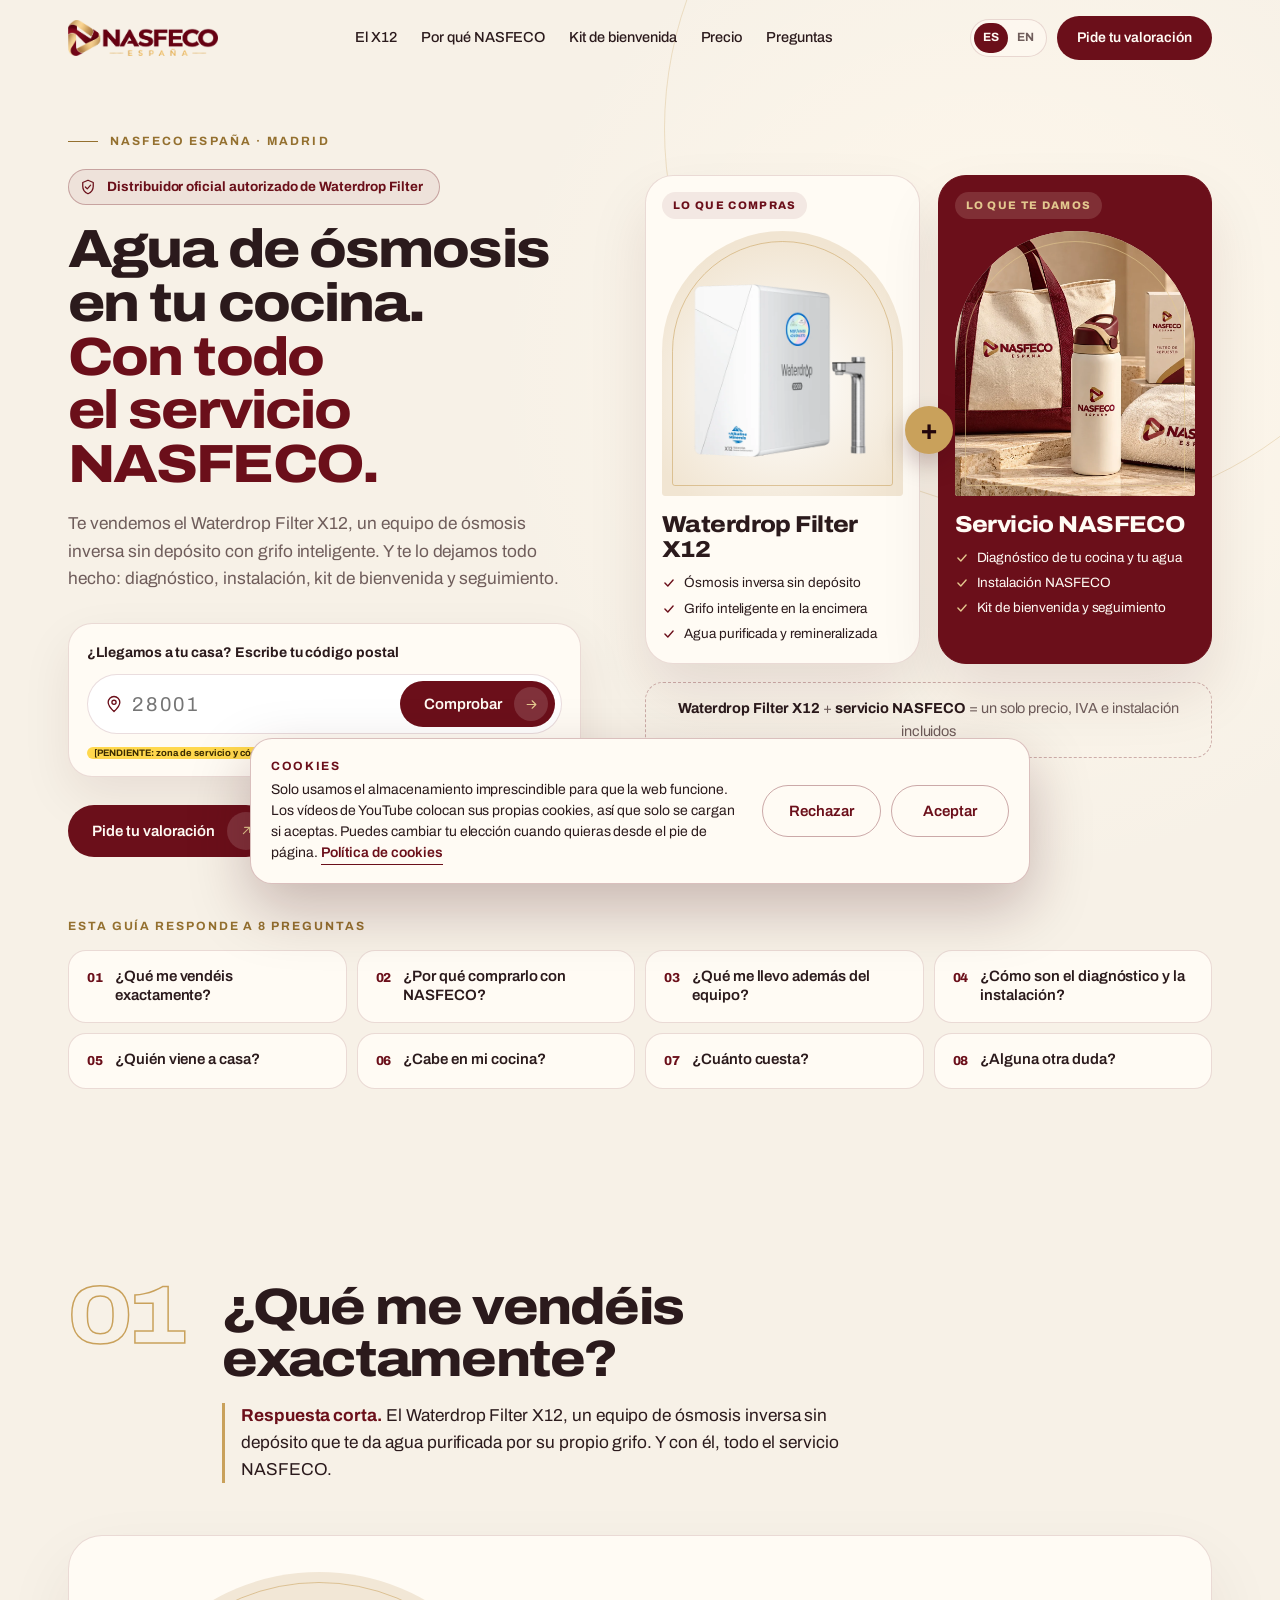
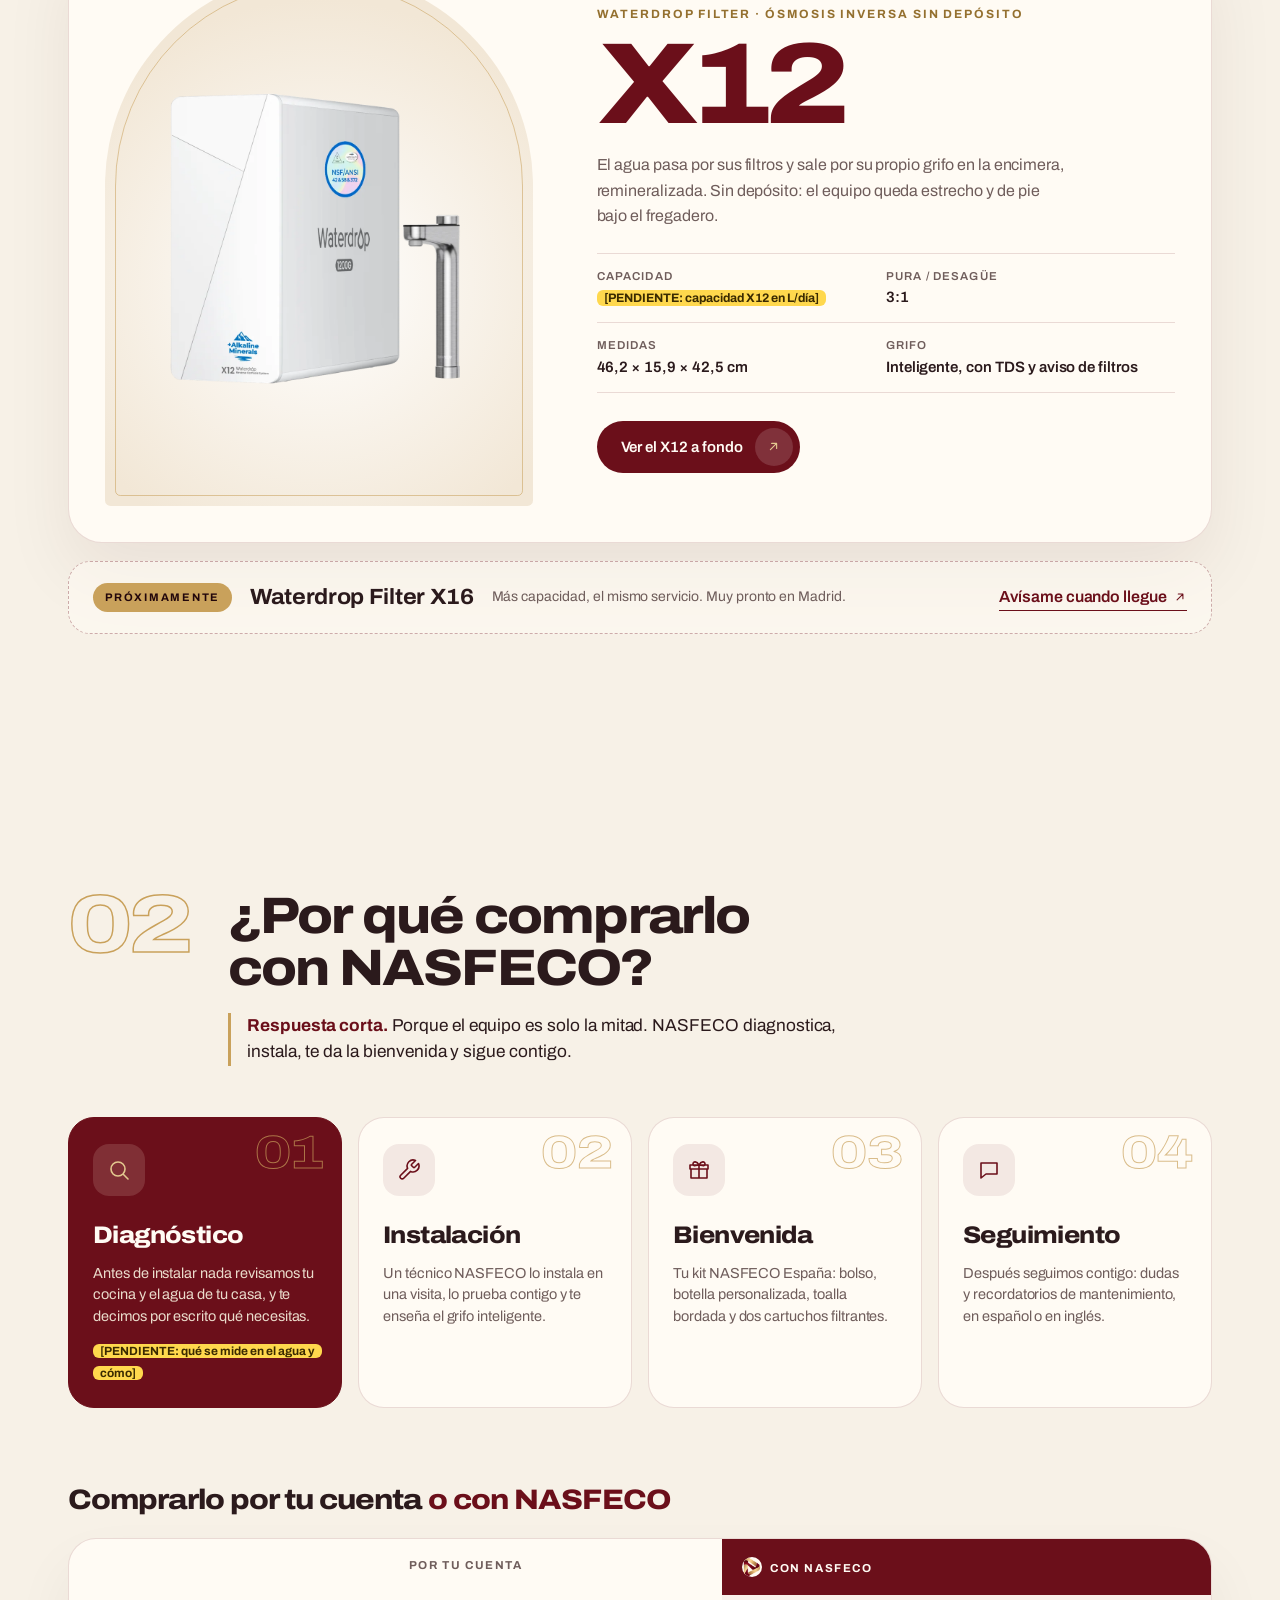
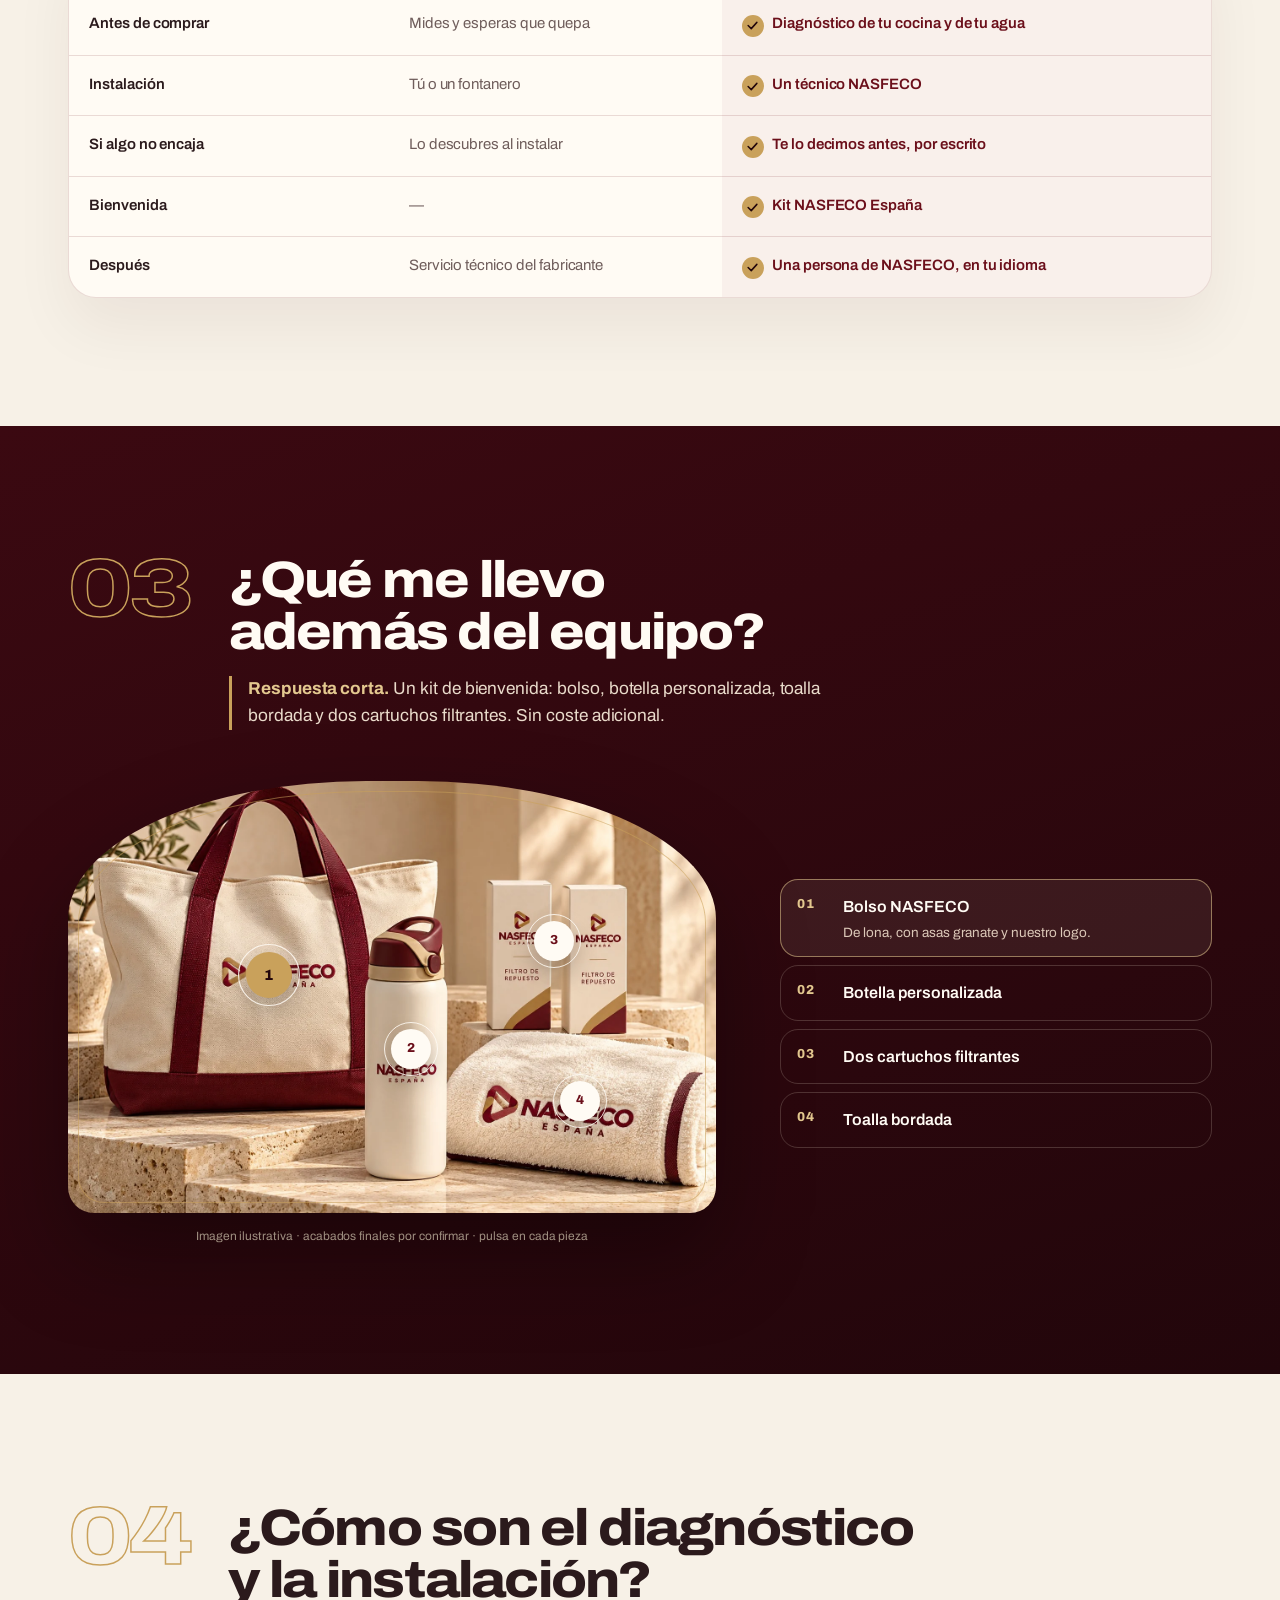
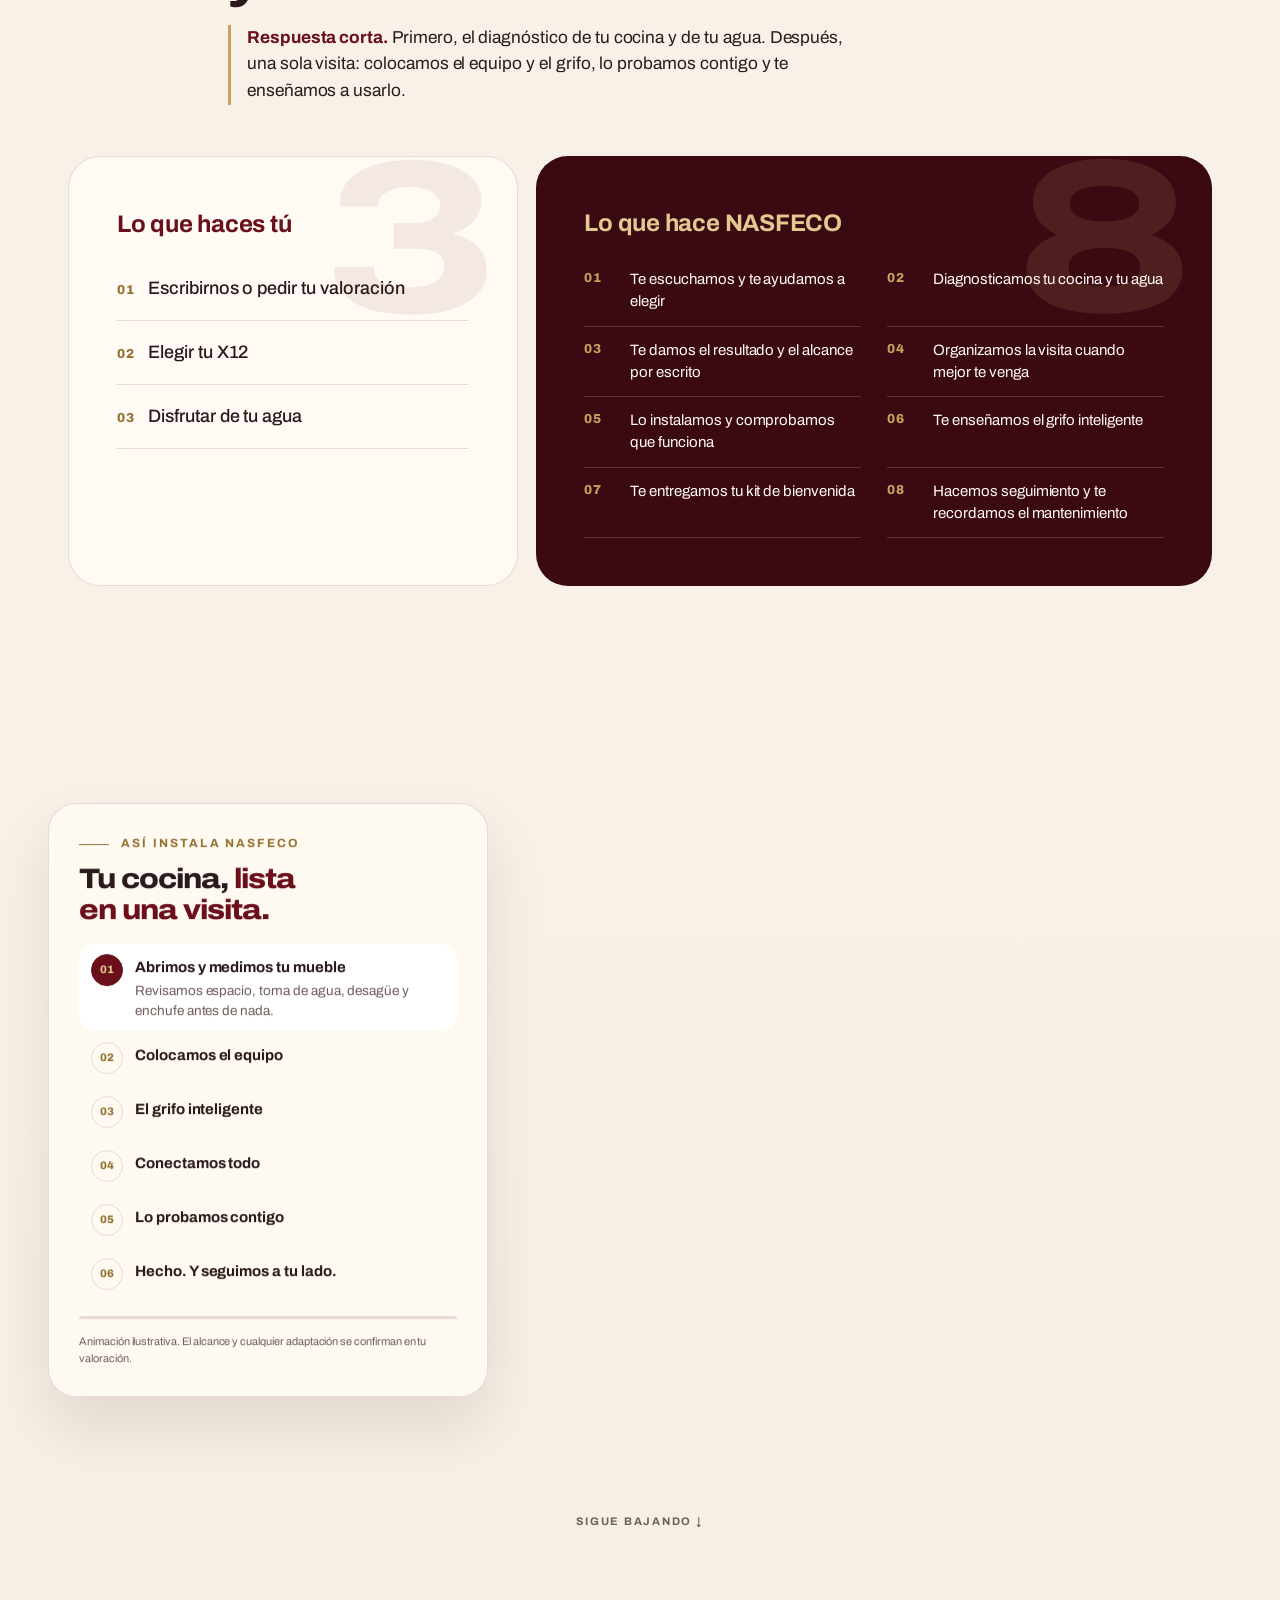
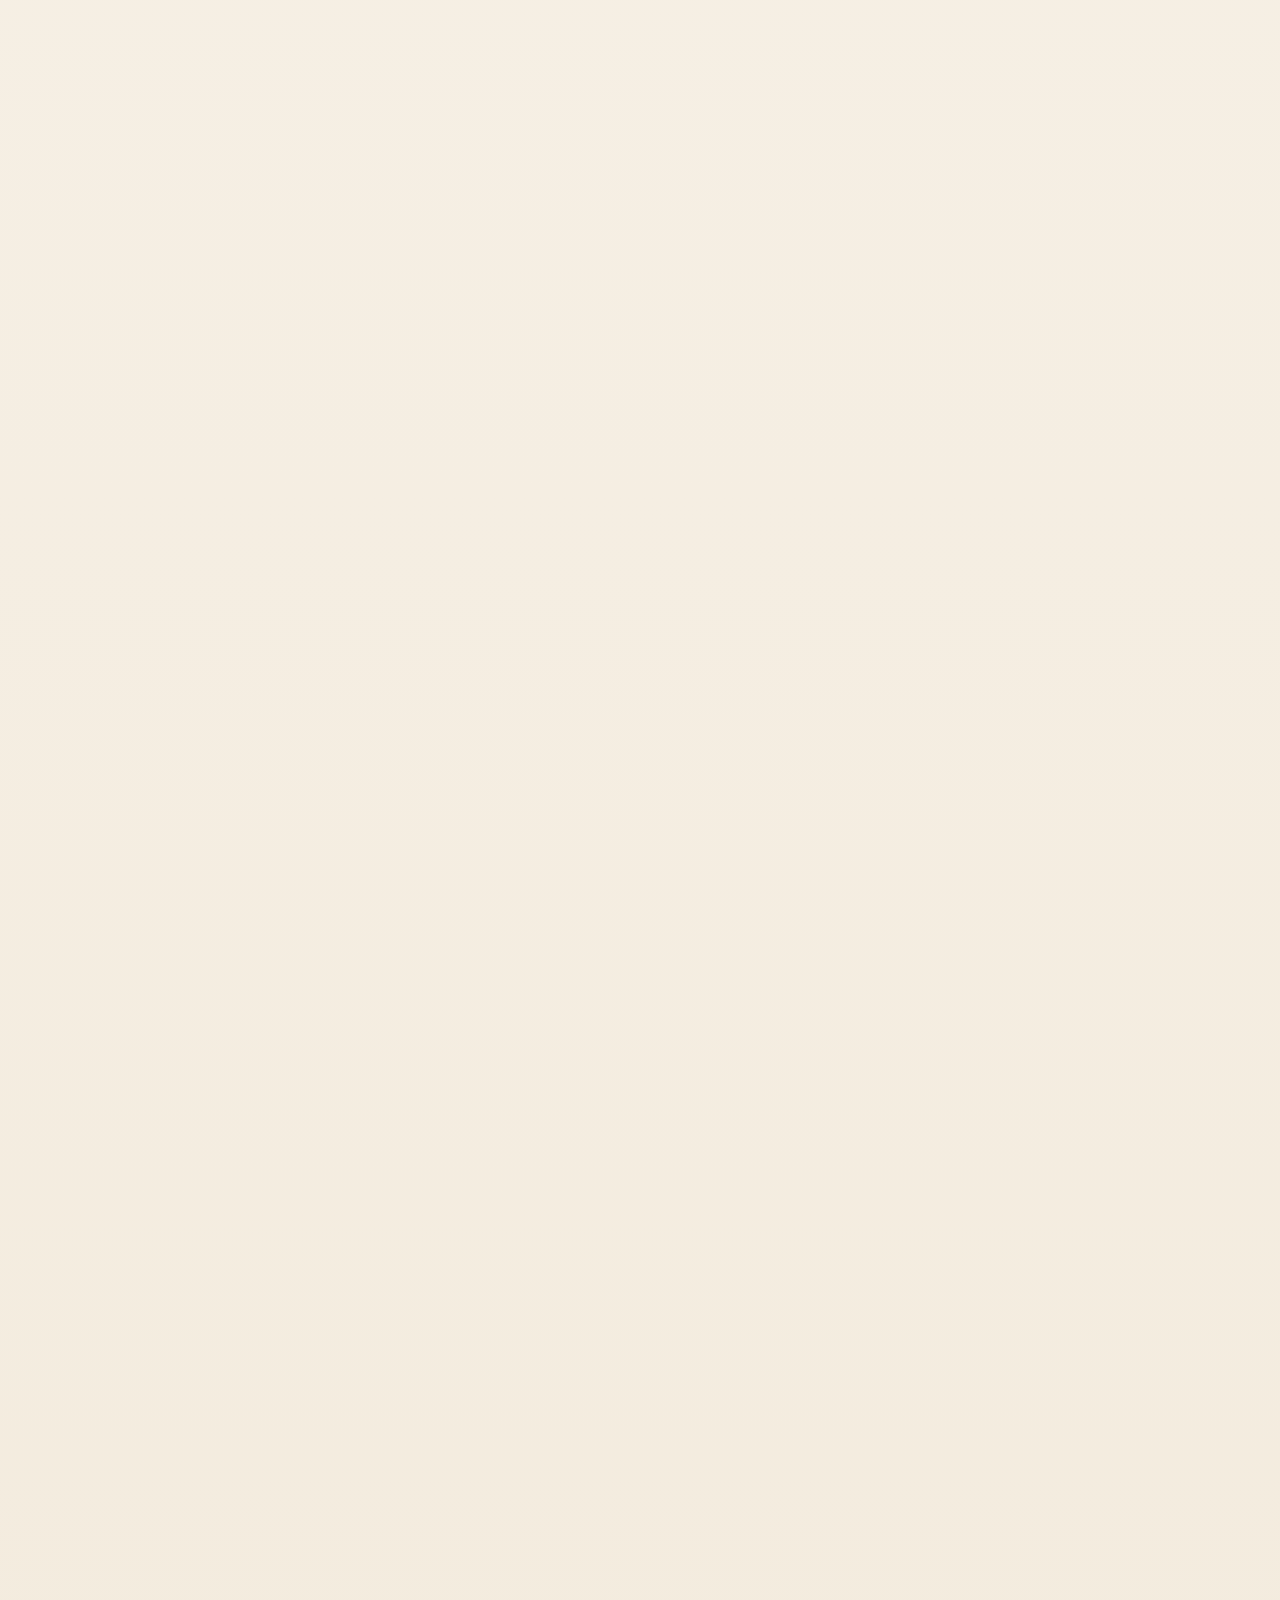
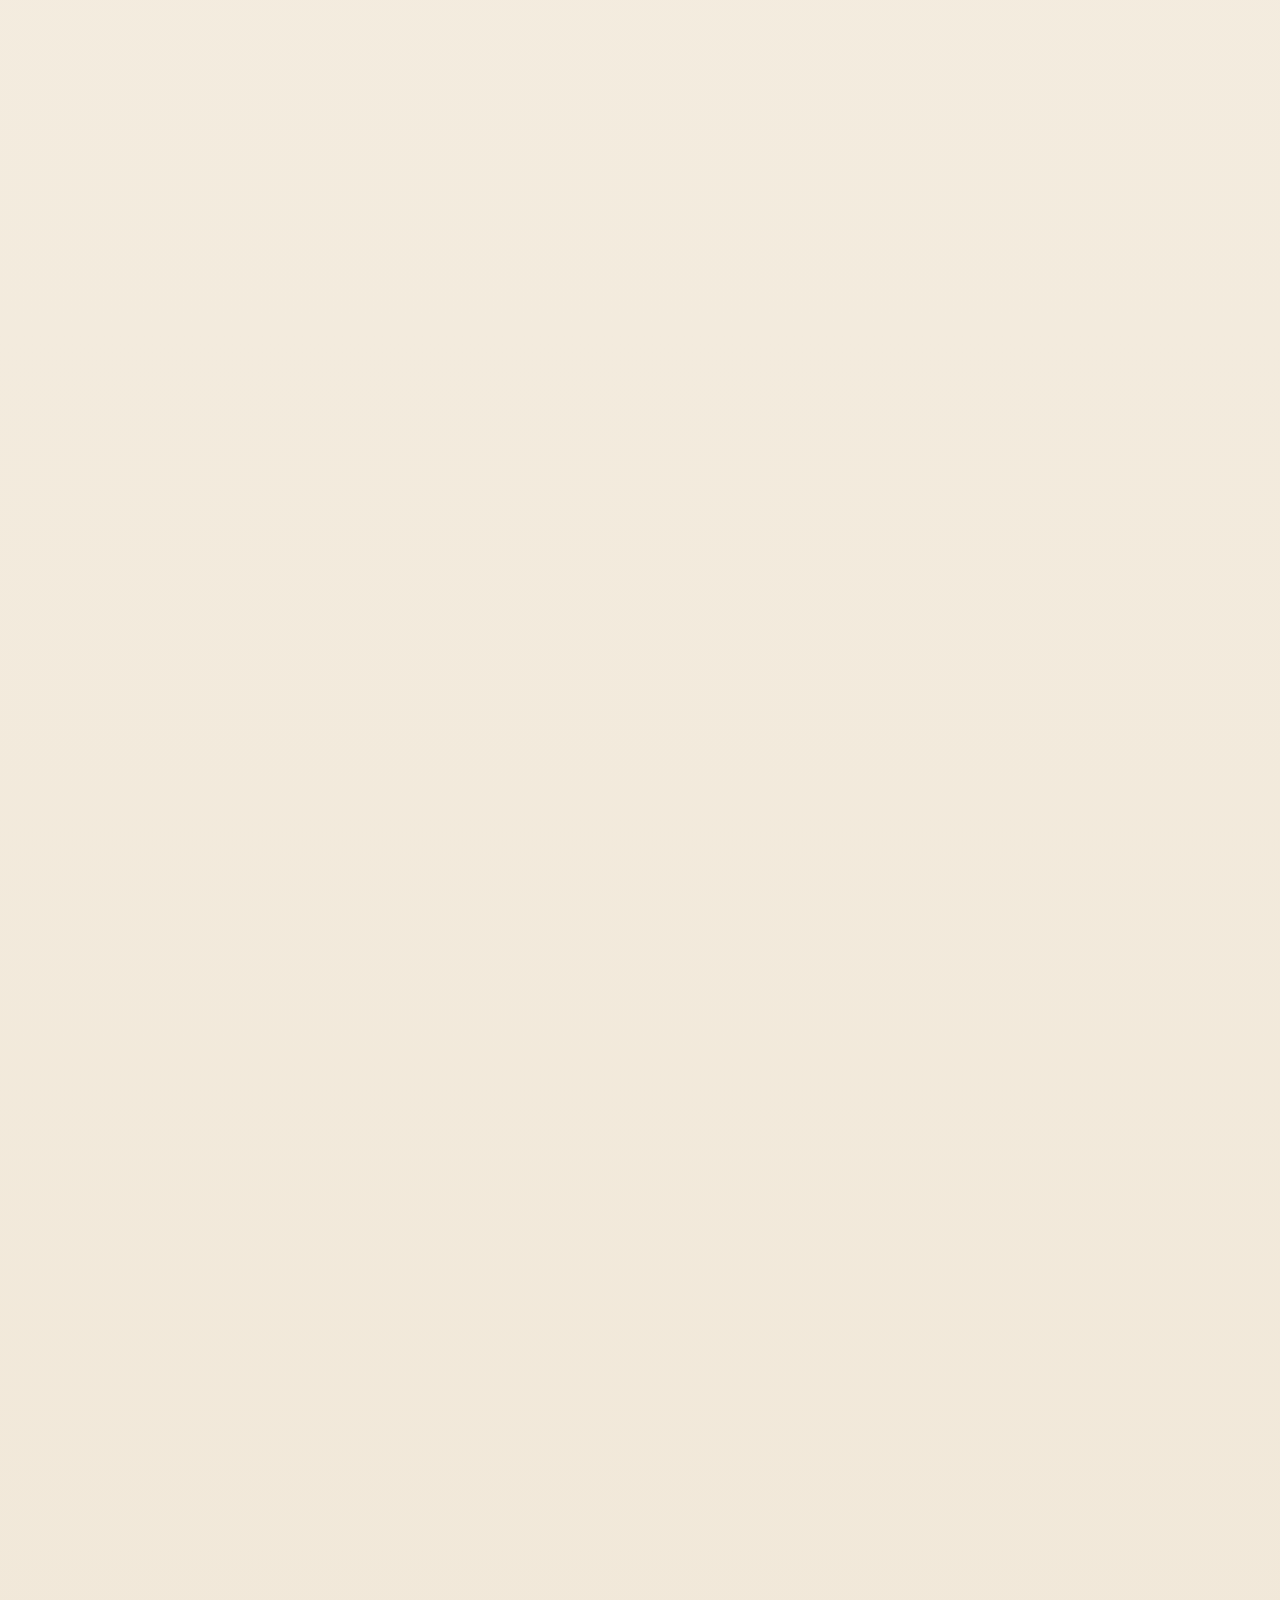
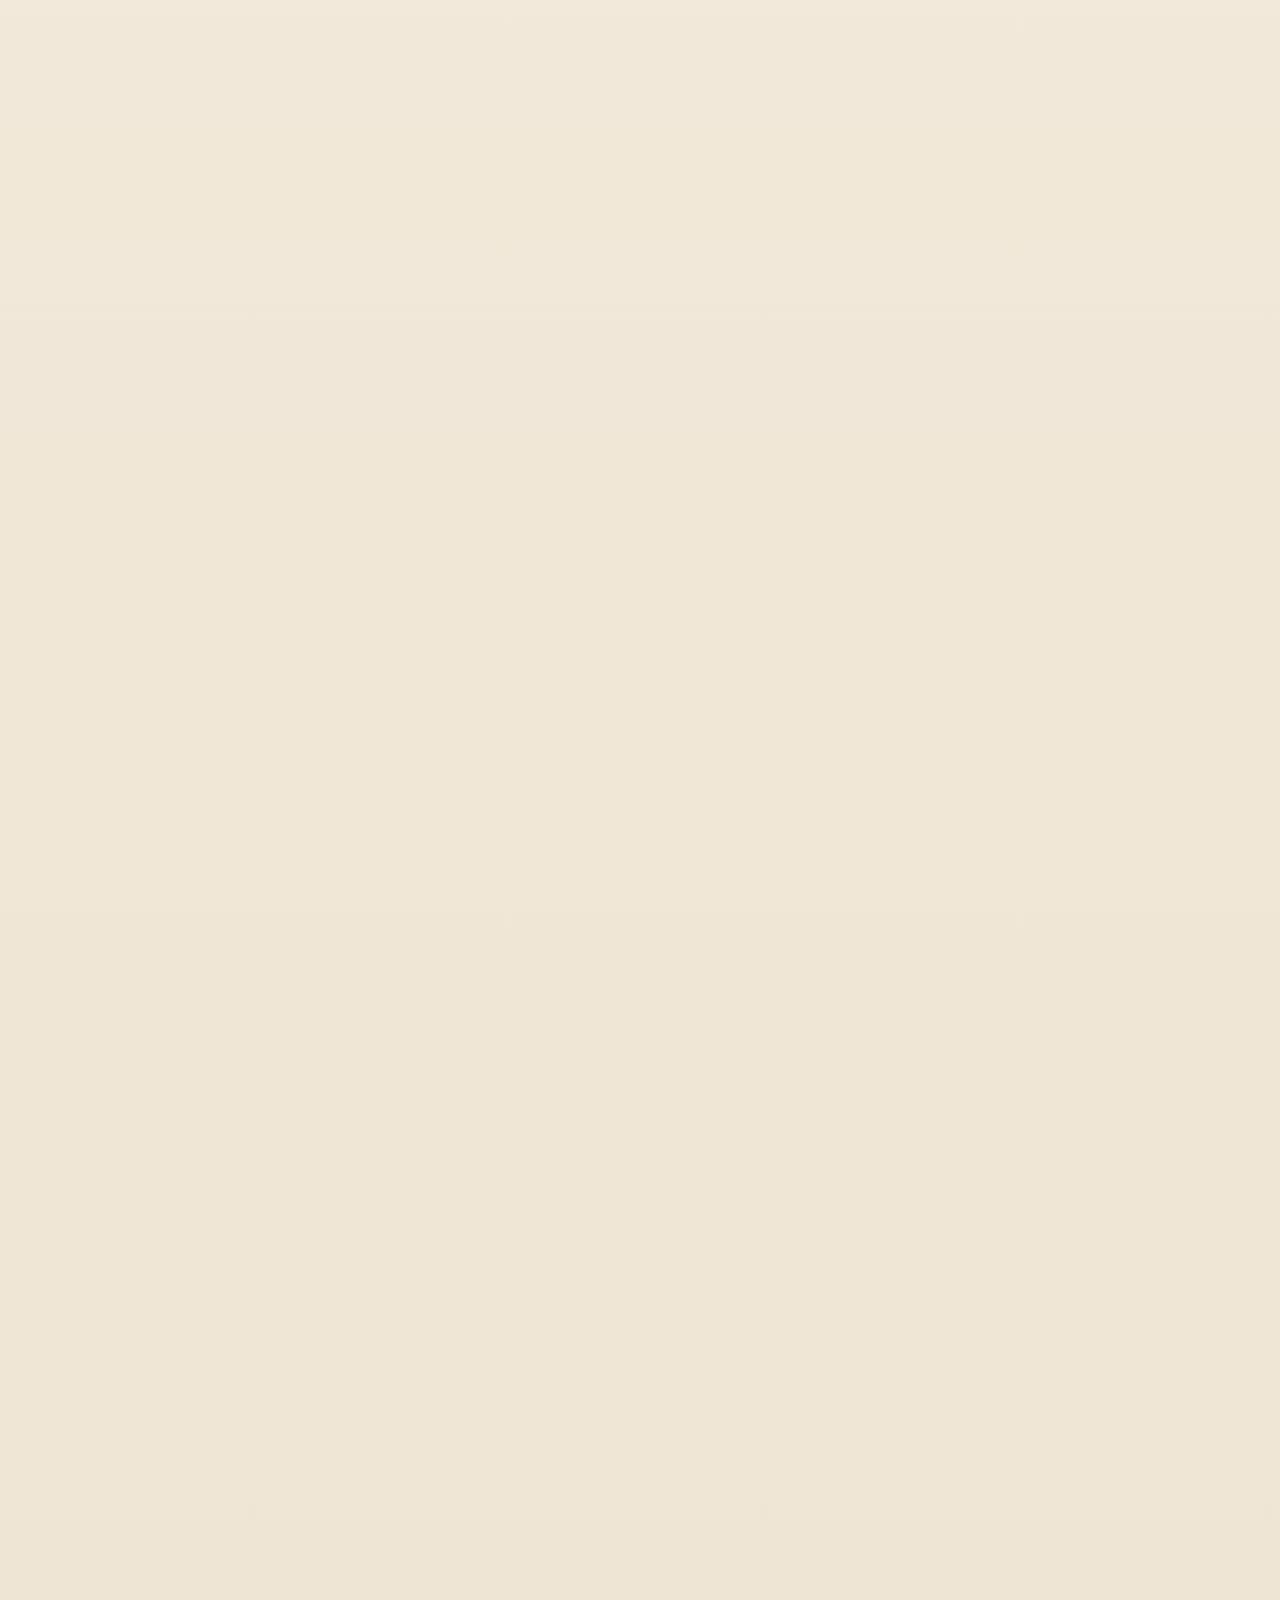
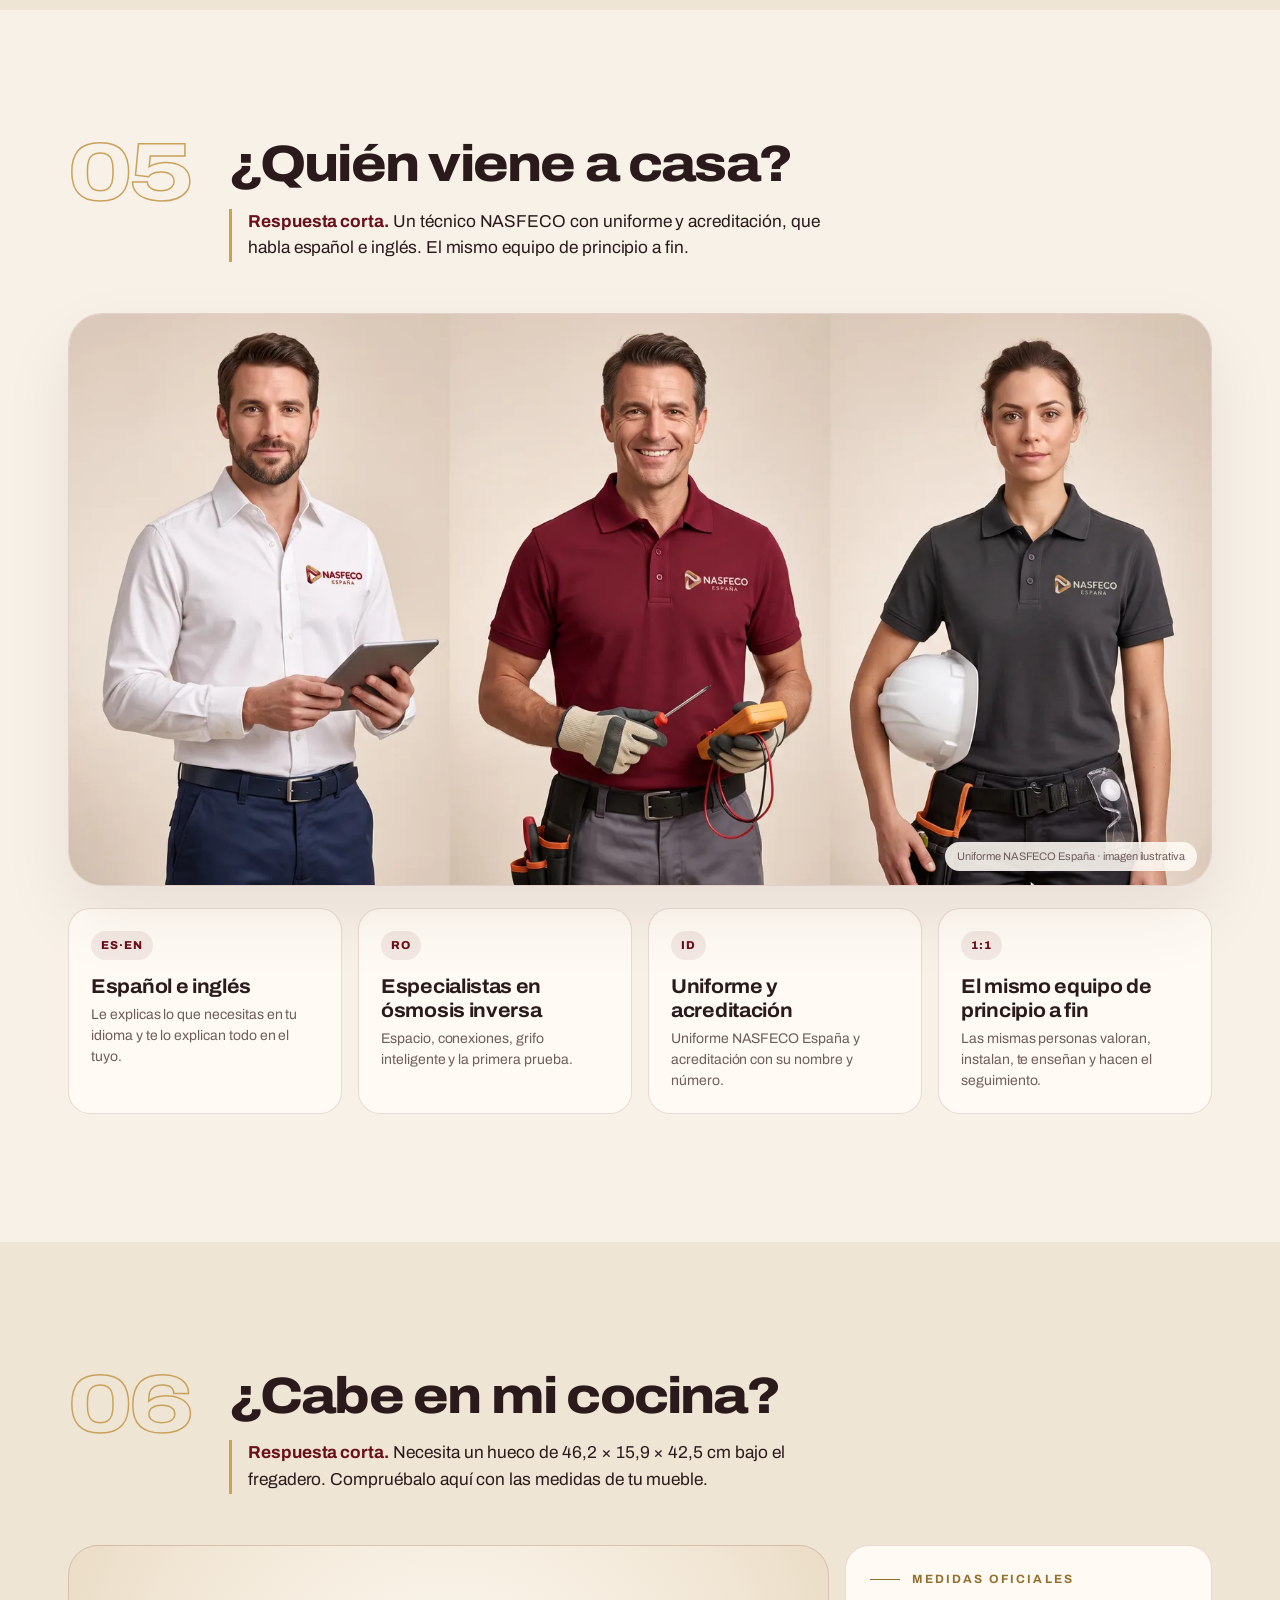
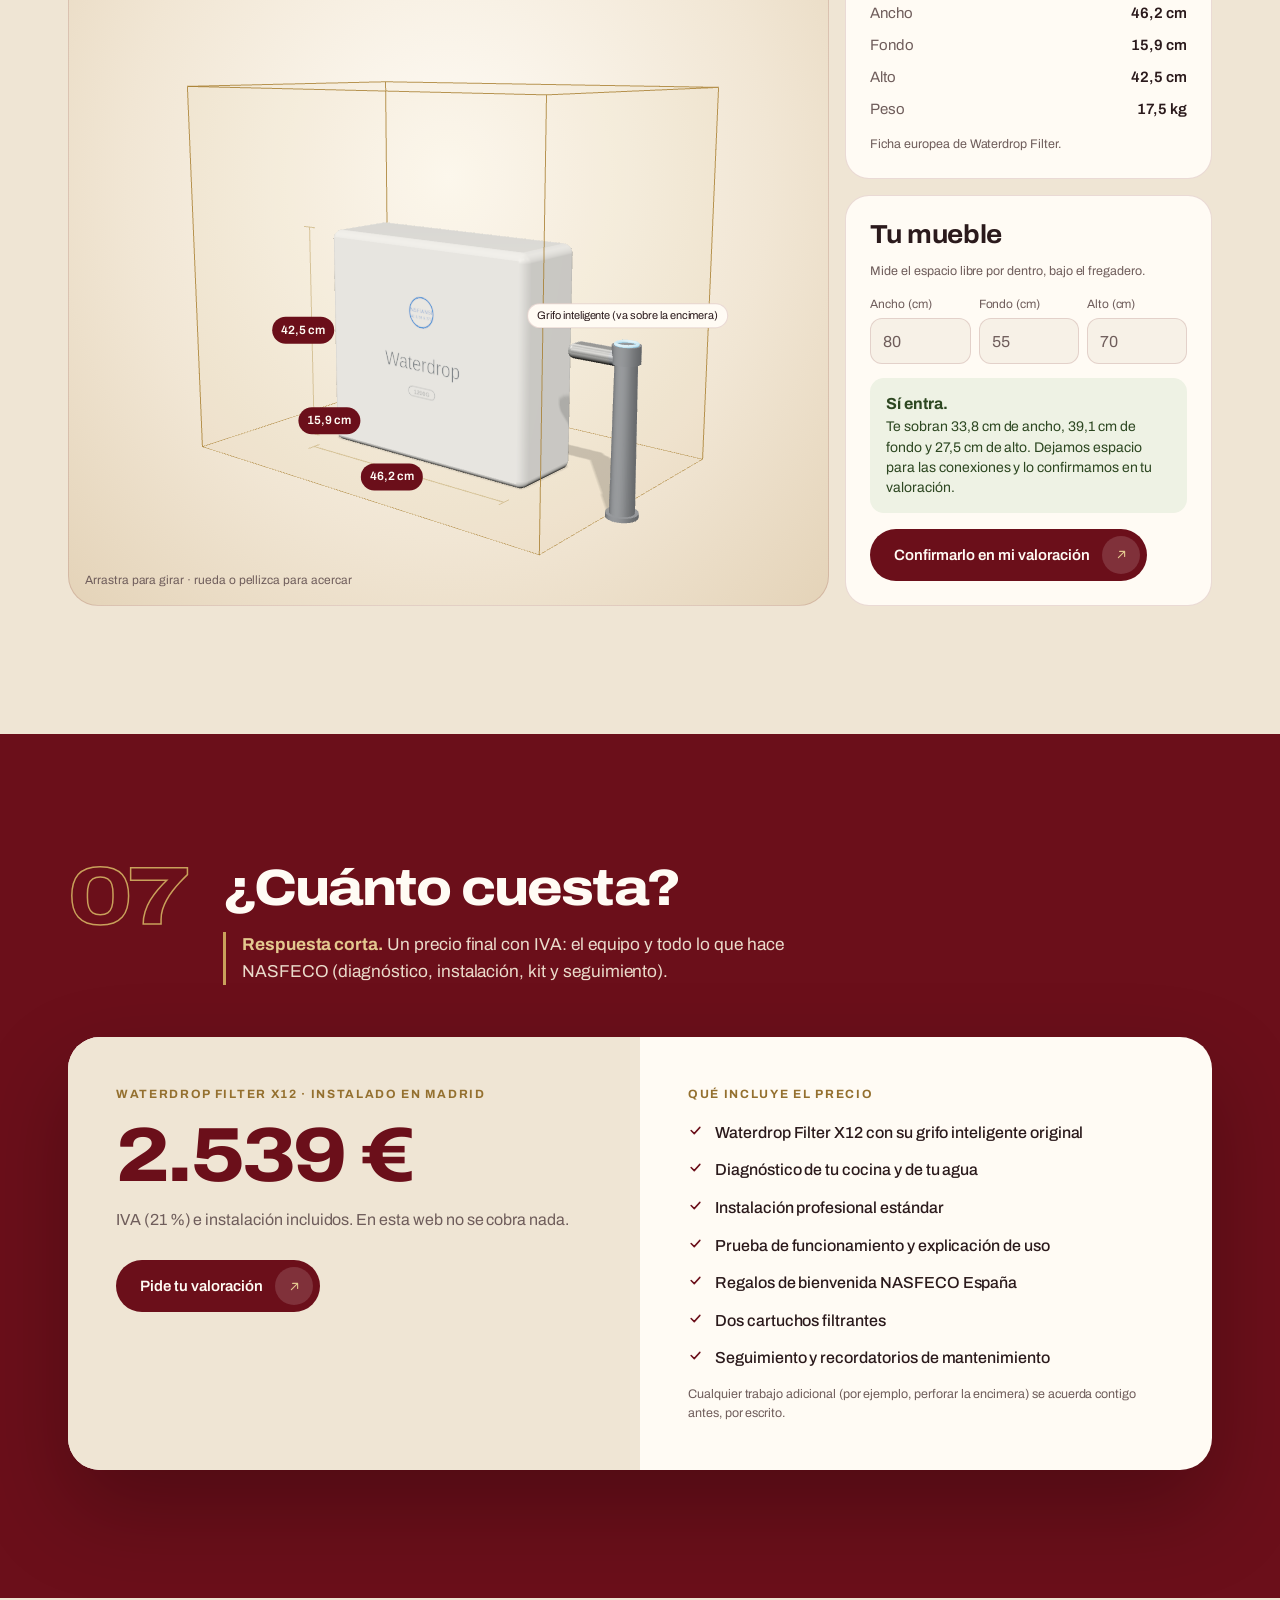
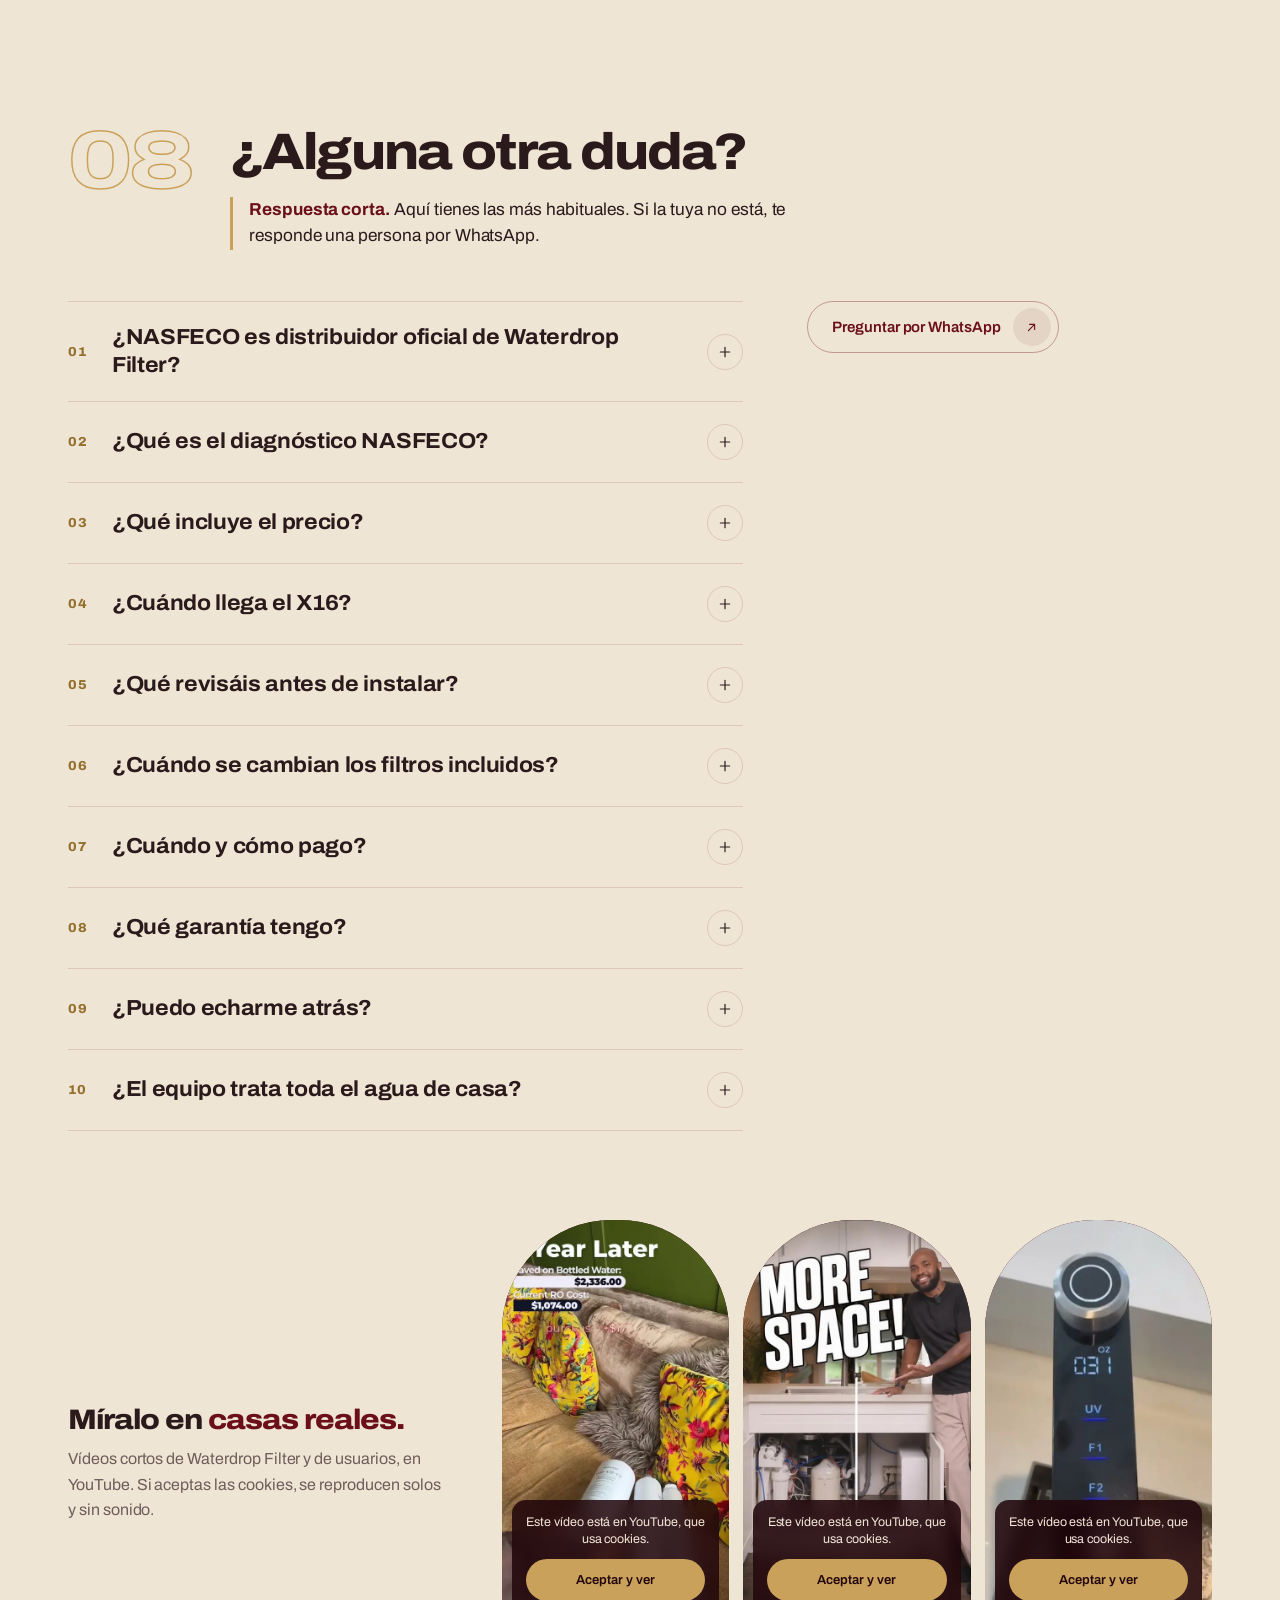
==== commit 79706e3a: "Distribuidor oficial autorizado de Waterdrop Filter; nombre completo Waterdrop Filter en toda la web" ====
--- a/index.html
+++ b/index.html
@@ -3,23 +3,23 @@
 <head>
 <meta charset="utf-8">
 <meta name="viewport" content="width=device-width, initial-scale=1, viewport-fit=cover">
-<title>Ósmosis inversa con instalación en Madrid | Waterdrop · NASFECO</title>
-<meta name="description" content="Ósmosis inversa Waterdrop X12 instalada en tu cocina de Madrid por NASFECO. Valoración, IVA y kit de bienvenida incluidos.">
+<title>Ósmosis inversa con instalación en Madrid | Waterdrop Filter · NASFECO</title>
+<meta name="description" content="Ósmosis inversa Waterdrop Filter X12 instalada en tu cocina de Madrid por NASFECO. Valoración, IVA y kit de bienvenida incluidos.">
 <meta name="robots" content="noindex, nofollow">
 <link rel="canonical" href="https://nasfeco.es/">
 <meta name="theme-color" content="#F7F1E7">
 <link rel="alternate" hreflang="es-ES" href="https://nasfeco.es/"><link rel="alternate" hreflang="en" href="https://nasfeco.es/en"><link rel="alternate" hreflang="x-default" href="https://nasfeco.es/">
-<meta property="og:type" content="website"><meta property="og:site_name" content="NASFECO España"><meta property="og:locale" content="es_ES"><meta name="twitter:card" content="summary_large_image"><meta property="og:title" content="Ósmosis inversa con instalación en Madrid | Waterdrop · NASFECO"><meta property="og:description" content="Ósmosis inversa Waterdrop X12 instalada en tu cocina de Madrid por NASFECO. Valoración, IVA y kit de bienvenida incluidos."><meta property="og:image" content="https://nasfeco.es/assets/img/og.jpg"><meta property="og:url" content="https://nasfeco.es/">
+<meta property="og:type" content="website"><meta property="og:site_name" content="NASFECO España"><meta property="og:locale" content="es_ES"><meta name="twitter:card" content="summary_large_image"><meta property="og:title" content="Ósmosis inversa con instalación en Madrid | Waterdrop Filter · NASFECO"><meta property="og:description" content="Ósmosis inversa Waterdrop Filter X12 instalada en tu cocina de Madrid por NASFECO. Valoración, IVA y kit de bienvenida incluidos."><meta property="og:image" content="https://nasfeco.es/assets/img/og.jpg"><meta property="og:url" content="https://nasfeco.es/">
 <link rel="icon" href="favicon.png"><link rel="apple-touch-icon" href="assets/brand/icon-180.png">
 <link rel="preload" as="font" type="font/woff2" href="assets/fonts/ar-latin.woff2" crossorigin>
 <style>@font-face{font-family:'Archivo';font-style:normal;font-weight:100 900;font-stretch:62% 125%;font-display:swap;src:url(assets/fonts/ar-latin-ext.woff2) format('woff2');unicode-range:U+0100-02BA,U+02BD-02C5,U+02C7-02CC,U+02CE-02D7,U+02DD-02FF,U+0304,U+0308,U+0329,U+1D00-1DBF,U+1E00-1E9F,U+1EF2-1EFF,U+2020,U+20A0-20AB,U+20AD-20C0,U+2113,U+2C60-2C7F,U+A720-A7FF}@font-face{font-family:'Archivo';font-style:normal;font-weight:100 900;font-stretch:62% 125%;font-display:swap;src:url(assets/fonts/ar-latin.woff2) format('woff2');unicode-range:U+0000-00FF,U+0131,U+0152-0153,U+02BB-02BC,U+02C6,U+02DA,U+02DC,U+0304,U+0308,U+0329,U+2000-206F,U+20AC,U+2122,U+2191,U+2193,U+2212,U+2215,U+FEFF,U+FFFD}</style>
-<link rel="stylesheet" href="css/madrid.css?v=53">
-<script type="application/ld+json">{"@context": "https://schema.org", "@graph": [{"@type": "LocalBusiness", "@id": "https://nasfeco.es/#business", "name": "NASFECO España", "url": "https://nasfeco.es/", "logo": "https://nasfeco.es/assets/brand/icon-180.png", "image": "https://nasfeco.es/assets/img/og.jpg", "description": "Sistema de ósmosis inversa sin depósito Waterdrop X12 en Madrid, con valoración de tu cocina, instalación profesional, kit de bienvenida y seguimiento.", "areaServed": [{"@type": "City", "name": "Madrid"}], "address": {"@type": "PostalAddress", "addressLocality": "Madrid", "addressCountry": "ES"}, "knowsLanguage": ["es", "en"], "currenciesAccepted": "EUR", "makesOffer": [{"@type": "Offer", "itemOffered": {"@type": "Service", "name": "Instalación de sistema de ósmosis inversa", "areaServed": "Madrid"}}]}, {"@type": "WebSite", "@id": "https://nasfeco.es/#site", "url": "https://nasfeco.es/", "name": "NASFECO España", "inLanguage": "es-ES", "publisher": {"@id": "https://nasfeco.es/#business"}}, {"@type": "FAQPage", "mainEntity": [{"@type": "Question", "name": "¿Qué es el diagnóstico NASFECO?", "acceptedAnswer": {"@type": "Answer", "text": "Antes de instalar revisamos tu cocina (espacio, toma de agua, desagüe, enchufe y dónde irá el grifo) y el agua de tu casa, y te decimos por escrito qué necesitas. Qué medimos en el agua: [PENDIENTE: qué se mide en el agua y cómo]."}}, {"@type": "Question", "name": "¿Qué incluye el precio?", "acceptedAnswer": {"@type": "Answer", "text": "El equipo con su grifo original, la valoración de tu cocina, la instalación estándar y el kit de bienvenida: bolso, botella personalizada, toalla bordada y dos cartuchos filtrantes. El IVA (21 %) está incluido. El alcance final se confirma por escrito. Precio: 2.239 € con la oferta de lanzamiento (−300 € hasta el 30/11/2026); precio normal 2.539 €. IVA e instalación incluidos."}}, {"@type": "Question", "name": "¿Cuándo llega el X16?", "acceptedAnswer": {"@type": "Answer", "text": "El X16 llega pronto a Madrid. Por ahora NASFECO instala el X12. Escríbenos por WhatsApp y te avisamos cuando llegue."}}, {"@type": "Question", "name": "¿Qué revisáis antes de instalar?", "acceptedAnswer": {"@type": "Answer", "text": "El espacio bajo el fregadero, la toma de agua potable, el desagüe, el enchufe y dónde irá el grifo. También vemos si hay que perforar la encimera o avisar a la comunidad de vecinos. Cualquier trabajo adicional se acuerda antes de empezar."}}, {"@type": "Question", "name": "¿Cuándo se cambian los filtros incluidos?", "acceptedAnswer": {"@type": "Answer", "text": "Se incluyen dos cartuchos filtrantes; sus referencias exactas quedan por escrito. Cuándo se cambian depende del uso y de los límites del fabricante. No son filtros ilimitados ni visitas futuras gratis."}}, {"@type": "Question", "name": "¿Cuándo y cómo pago?", "acceptedAnswer": {"@type": "Answer", "text": "El precio que ves es final, con IVA incluido. Las formas y el momento de pago se confirman contigo antes de la visita y quedan en tu propuesta: [PENDIENTE: formas y momento de pago]. Recibes factura. En esta web no se cobra nada."}}, {"@type": "Question", "name": "¿Qué garantía tengo?", "acceptedAnswer": {"@type": "Answer", "text": "Por ley tienes 3 años de garantía legal sobre el equipo. Como la instalación forma parte del contrato, un fallo por una instalación incorrecta también está cubierto. Si el fabricante da una garantía adicional, se detalla en tu propuesta."}}, {"@type": "Question", "name": "¿Puedo echarme atrás?", "acceptedAnswer": {"@type": "Answer", "text": "Si contratas a distancia o fuera de nuestro establecimiento, tienes 14 días naturales para desistir sin dar explicaciones. Si nos pides instalar dentro de esos 14 días, pagas la parte proporcional del servicio ya prestado, y el derecho termina cuando el servicio se ha prestado por completo con tu consentimiento expreso previo. Lo tienes en las condiciones de contratación."}}, {"@type": "Question", "name": "¿El equipo trata toda el agua de casa?", "acceptedAnswer": {"@type": "Answer", "text": "No. El X12 está pensado para el agua de beber en la cocina, mediante su propio grifo. No es un descalcificador para toda la vivienda ni un sistema para todos los grifos."}}]}]}</script>
+<link rel="stylesheet" href="css/madrid.css?v=54">
+<script type="application/ld+json">{"@context": "https://schema.org", "@graph": [{"@type": "LocalBusiness", "@id": "https://nasfeco.es/#business", "name": "NASFECO España", "url": "https://nasfeco.es/", "logo": "https://nasfeco.es/assets/brand/icon-180.png", "image": "https://nasfeco.es/assets/img/og.jpg", "description": "Distribuidor oficial autorizado de Waterdrop Filter. Sistema de ósmosis inversa sin depósito Waterdrop Filter X12 en Madrid, con valoración de tu cocina, instalación profesional, kit de bienvenida y seguimiento.", "areaServed": [{"@type": "City", "name": "Madrid"}], "address": {"@type": "PostalAddress", "addressLocality": "Madrid", "addressCountry": "ES"}, "knowsLanguage": ["es", "en"], "currenciesAccepted": "EUR", "makesOffer": [{"@type": "Offer", "itemOffered": {"@type": "Service", "name": "Instalación de sistema de ósmosis inversa", "areaServed": "Madrid"}}]}, {"@type": "WebSite", "@id": "https://nasfeco.es/#site", "url": "https://nasfeco.es/", "name": "NASFECO España", "inLanguage": "es-ES", "publisher": {"@id": "https://nasfeco.es/#business"}}, {"@type": "FAQPage", "mainEntity": [{"@type": "Question", "name": "¿NASFECO es distribuidor oficial de Waterdrop Filter?", "acceptedAnswer": {"@type": "Answer", "text": "Sí. NASFECO es distribuidor oficial autorizado de Waterdrop Filter. Los equipos que instalamos son productos originales de Waterdrop Filter."}}, {"@type": "Question", "name": "¿Qué es el diagnóstico NASFECO?", "acceptedAnswer": {"@type": "Answer", "text": "Antes de instalar revisamos tu cocina (espacio, toma de agua, desagüe, enchufe y dónde irá el grifo) y el agua de tu casa, y te decimos por escrito qué necesitas. Qué medimos en el agua: [PENDIENTE: qué se mide en el agua y cómo]."}}, {"@type": "Question", "name": "¿Qué incluye el precio?", "acceptedAnswer": {"@type": "Answer", "text": "El equipo con su grifo original, la valoración de tu cocina, la instalación estándar y el kit de bienvenida: bolso, botella personalizada, toalla bordada y dos cartuchos filtrantes. El IVA (21 %) está incluido. El alcance final se confirma por escrito. Precio: 2.239 € con la oferta de lanzamiento (−300 € hasta el 30/11/2026); precio normal 2.539 €. IVA e instalación incluidos."}}, {"@type": "Question", "name": "¿Cuándo llega el X16?", "acceptedAnswer": {"@type": "Answer", "text": "El X16 llega pronto a Madrid. Por ahora NASFECO instala el X12. Escríbenos por WhatsApp y te avisamos cuando llegue."}}, {"@type": "Question", "name": "¿Qué revisáis antes de instalar?", "acceptedAnswer": {"@type": "Answer", "text": "El espacio bajo el fregadero, la toma de agua potable, el desagüe, el enchufe y dónde irá el grifo. También vemos si hay que perforar la encimera o avisar a la comunidad de vecinos. Cualquier trabajo adicional se acuerda antes de empezar."}}, {"@type": "Question", "name": "¿Cuándo se cambian los filtros incluidos?", "acceptedAnswer": {"@type": "Answer", "text": "Se incluyen dos cartuchos filtrantes; sus referencias exactas quedan por escrito. Cuándo se cambian depende del uso y de los límites del fabricante. No son filtros ilimitados ni visitas futuras gratis."}}, {"@type": "Question", "name": "¿Cuándo y cómo pago?", "acceptedAnswer": {"@type": "Answer", "text": "El precio que ves es final, con IVA incluido. Las formas y el momento de pago se confirman contigo antes de la visita y quedan en tu propuesta: [PENDIENTE: formas y momento de pago]. Recibes factura. En esta web no se cobra nada."}}, {"@type": "Question", "name": "¿Qué garantía tengo?", "acceptedAnswer": {"@type": "Answer", "text": "Por ley tienes 3 años de garantía legal sobre el equipo. Como la instalación forma parte del contrato, un fallo por una instalación incorrecta también está cubierto. Si el fabricante da una garantía adicional, se detalla en tu propuesta."}}, {"@type": "Question", "name": "¿Puedo echarme atrás?", "acceptedAnswer": {"@type": "Answer", "text": "Si contratas a distancia o fuera de nuestro establecimiento, tienes 14 días naturales para desistir sin dar explicaciones. Si nos pides instalar dentro de esos 14 días, pagas la parte proporcional del servicio ya prestado, y el derecho termina cuando el servicio se ha prestado por completo con tu consentimiento expreso previo. Lo tienes en las condiciones de contratación."}}, {"@type": "Question", "name": "¿El equipo trata toda el agua de casa?", "acceptedAnswer": {"@type": "Answer", "text": "No. El X12 está pensado para el agua de beber en la cocina, mediante su propio grifo. No es un descalcificador para toda la vivienda ni un sistema para todos los grifos."}}]}]}</script>
 </head>
 <body class="pg-home has-promo">
 <a class="skip" href="#main">Ir al contenido</a>
 <div class="pbar" data-promo data-end="2026-11-30T23:59:59+01:00" role="region" aria-label="Oferta de lanzamiento">
-  <div class="wrap pbar-in"><b>Oferta de lanzamiento</b><span class="pbar-s">−300 €</span><span class="pbar-l">−300 € en tu Waterdrop X12: pagas 2.239 €, IVA e instalación incluidos</span><span class="pbar-t"><span class="pbar-d">Hasta el 30/11/2026 · </span>termina en <i data-cd>…</i></span></div>
+  <div class="wrap pbar-in"><b>Oferta de lanzamiento</b><span class="pbar-s">−300 €</span><span class="pbar-l">−300 € en tu Waterdrop Filter X12: pagas 2.239 €, IVA e instalación incluidos</span><span class="pbar-t"><span class="pbar-d">Hasta el 30/11/2026 · </span>termina en <i data-cd>…</i></span></div>
 </div>
 <header class="hd" id="hd">
   <div class="wrap hd-in">
@@ -41,8 +41,9 @@
   <div class="wrap mh-g">
     <div class="mh-c">
       <p class="eb"><i></i>NASFECO España · Madrid</p>
+      <p class="auth"><svg viewBox="0 0 24 24" width="18" height="18" fill="none" stroke="currentColor" stroke-width="1.7" stroke-linecap="round" stroke-linejoin="round" aria-hidden="true"><path d="M12 3l7 3v5c0 4.5-3 8.3-7 10-4-1.7-7-5.5-7-10V6zM8.5 12l2.5 2.5 4.5-5"/></svg><span>Distribuidor oficial autorizado de Waterdrop Filter</span></p>
       <h1 class="d1">Agua de ósmosis en tu cocina. <em>Con todo el servicio NASFECO.</em></h1>
-      <p class="lead">Te vendemos el Waterdrop X12, un equipo de ósmosis inversa sin depósito con grifo inteligente. Y te lo dejamos todo hecho: diagnóstico, instalación, kit de bienvenida y seguimiento.</p>
+      <p class="lead">Te vendemos el Waterdrop Filter X12, un equipo de ósmosis inversa sin depósito con grifo inteligente. Y te lo dejamos todo hecho: diagnóstico, instalación, kit de bienvenida y seguimiento.</p>
       <form class="zona-f zona-c" data-zone novalidate>
       <label for="z-cp">¿Llegamos a tu casa? Escribe tu código postal</label>
       <div class="zona-in"><span><svg viewBox="0 0 24 24" width="20" height="20" fill="none" stroke="currentColor" stroke-width="1.6" stroke-linecap="round" stroke-linejoin="round" aria-hidden="true"><path d="M12 21s-7-6.2-7-11a7 7 0 0114 0c0 4.8-7 11-7 11zM12 12.5a2.5 2.5 0 100-5 2.5 2.5 0 000 5"/></svg></span><input id="z-cp" name="cp" inputmode="numeric" maxlength="5" autocomplete="postal-code" placeholder="28001"><button type="submit" class="btn b-wine"><span>Comprobar</span><i><svg viewBox="0 0 24 24" width="15" height="15" fill="none" stroke="currentColor" stroke-width="1.8" stroke-linecap="round" stroke-linejoin="round" aria-hidden="true"><path d="M5 12h14M13 6l6 6-6 6"/></svg></i></button></div>
@@ -54,8 +55,8 @@
     <div class="mh-duo">
       <a class="hc hc-buy" href="x12.html">
         <span class="hc-k">Lo que compras</span>
-        <span class="arch hc-a"><img src="assets/products/x12-silver.webp" alt="Waterdrop X12" fetchpriority="high"></span>
-        <b class="hc-t">Waterdrop X12</b>
+        <span class="arch hc-a"><img src="assets/products/x12-silver.webp" alt="Waterdrop Filter X12" fetchpriority="high"></span>
+        <b class="hc-t">Waterdrop Filter X12</b>
         <ul><li><svg viewBox="0 0 24 24" width="14" height="14" fill="none" stroke="currentColor" stroke-width="2.4" stroke-linecap="round" stroke-linejoin="round" aria-hidden="true"><path d="M5 12l5 5 9-10"/></svg><span>Ósmosis inversa sin depósito</span></li><li><svg viewBox="0 0 24 24" width="14" height="14" fill="none" stroke="currentColor" stroke-width="2.4" stroke-linecap="round" stroke-linejoin="round" aria-hidden="true"><path d="M5 12l5 5 9-10"/></svg><span>Grifo inteligente en la encimera</span></li><li><svg viewBox="0 0 24 24" width="14" height="14" fill="none" stroke="currentColor" stroke-width="2.4" stroke-linecap="round" stroke-linejoin="round" aria-hidden="true"><path d="M5 12l5 5 9-10"/></svg><span>Agua purificada y remineralizada</span></li></ul>
       </a>
       <span class="hc-plus" aria-hidden="true">+</span>
@@ -65,7 +66,7 @@
         <b class="hc-t">Servicio NASFECO</b>
         <ul><li><svg viewBox="0 0 24 24" width="14" height="14" fill="none" stroke="currentColor" stroke-width="2.4" stroke-linecap="round" stroke-linejoin="round" aria-hidden="true"><path d="M5 12l5 5 9-10"/></svg><span>Diagnóstico de tu cocina y tu agua</span></li><li><svg viewBox="0 0 24 24" width="14" height="14" fill="none" stroke="currentColor" stroke-width="2.4" stroke-linecap="round" stroke-linejoin="round" aria-hidden="true"><path d="M5 12l5 5 9-10"/></svg><span>Instalación NASFECO</span></li><li><svg viewBox="0 0 24 24" width="14" height="14" fill="none" stroke="currentColor" stroke-width="2.4" stroke-linecap="round" stroke-linejoin="round" aria-hidden="true"><path d="M5 12l5 5 9-10"/></svg><span>Kit de bienvenida y seguimiento</span></li></ul>
       </a>
-      <p class="hc-eq"><b>Waterdrop X12</b> + <b>servicio NASFECO</b> = un solo precio, IVA e instalación incluidos</p>
+      <p class="hc-eq"><b>Waterdrop Filter X12</b> + <b>servicio NASFECO</b> = un solo precio, IVA e instalación incluidos</p>
       <div class="hc-price"><span class="pz" data-promo-on><span class="pz-tag">Oferta de lanzamiento · −300 €</span><span class="pz-row"><b class="pz-now">2.239 €</b><s>2.539 €</s></span></span><span class="pz" data-promo-off hidden><b class="pz-now">2.539 €</b></span></div>
     </div>
   </div>
@@ -78,19 +79,19 @@
 </section>
 <section class="ch eq" id="systems" data-ch>
   <div class="wrap">
-    <header class="ch-h rv"><span class="ch-n">01</span><div><h2 class="q">¿Qué me vendéis exactamente?</h2><p class="ans"><b>Respuesta corta.</b> El Waterdrop X12, un equipo de ósmosis inversa sin depósito que te da agua purificada por su propio grifo. Y con él, todo el servicio NASFECO.</p></div></header>
+    <header class="ch-h rv"><span class="ch-n">01</span><div><h2 class="q">¿Qué me vendéis exactamente?</h2><p class="ans"><b>Respuesta corta.</b> El Waterdrop Filter X12, un equipo de ósmosis inversa sin depósito que te da agua purificada por su propio grifo. Y con él, todo el servicio NASFECO.</p></div></header>
     
     <article class="eq-card rv">
-      <a class="arch eq-img" href="x12.html" aria-label="Ver Waterdrop X12"><img src="assets/products/x12-silver.webp" alt="Waterdrop X12" loading="lazy"></a>
+      <a class="arch eq-img" href="x12.html" aria-label="Ver Waterdrop Filter X12"><img src="assets/products/x12-silver.webp" alt="Waterdrop Filter X12" loading="lazy"></a>
       <div class="eq-b">
-        <p class="eq-k">Waterdrop · ósmosis inversa sin depósito</p>
+        <p class="eq-k">Waterdrop Filter · ósmosis inversa sin depósito</p>
         <h3 class="eq-n">X12</h3>
         <p class="eq-d">El agua pasa por sus filtros y sale por su propio grifo en la encimera, remineralizada. Sin depósito: el equipo queda estrecho y de pie bajo el fregadero.</p>
         <dl class="eq-dl"><div><dt>Capacidad</dt><dd><mark class="pend">[PENDIENTE: capacidad X12 en L/día]</mark></dd></div><div><dt>Pura / desagüe</dt><dd>3:1</dd></div><div><dt>Medidas</dt><dd>46,2 × 15,9 × 42,5 cm</dd></div><div><dt>Grifo</dt><dd>Inteligente, con TDS y aviso de filtros</dd></div></dl>
         <div class="row"><a class="btn b-wine" href="x12.html" ><span>Ver el X12 a fondo</span><i><svg viewBox="0 0 24 24" width="15" height="15" fill="none" stroke="currentColor" stroke-width="1.8" stroke-linecap="round" stroke-linejoin="round" aria-hidden="true"><path d="M7 17L17 7M9 7h8v8"/></svg></i></a></div>
       </div>
     </article>
-    <div class="eq-soon rv"><span class="tag">Próximamente</span><b>Waterdrop X16</b><span>Más capacidad, el mismo servicio. Muy pronto en Madrid.</span><a class="ul" href="https://wa.me/?text=%C2%A1Hola%20NASFECO%21%20Avisadme%20cuando%20llegue%20el%20Waterdrop%20X16%20a%20Madrid." target="_blank" rel="noopener">Avísame cuando llegue <svg viewBox="0 0 24 24" width="14" height="14" fill="none" stroke="currentColor" stroke-width="1.8" stroke-linecap="round" stroke-linejoin="round" aria-hidden="true"><path d="M7 17L17 7M9 7h8v8"/></svg></a></div>
+    <div class="eq-soon rv"><span class="tag">Próximamente</span><b>Waterdrop Filter X16</b><span>Más capacidad, el mismo servicio. Muy pronto en Madrid.</span><a class="ul" href="https://wa.me/?text=%C2%A1Hola%20NASFECO%21%20Avisadme%20cuando%20llegue%20el%20Waterdrop%20Filter%20X16%20a%20Madrid." target="_blank" rel="noopener">Avísame cuando llegue <svg viewBox="0 0 24 24" width="14" height="14" fill="none" stroke="currentColor" stroke-width="1.8" stroke-linecap="round" stroke-linejoin="round" aria-hidden="true"><path d="M7 17L17 7M9 7h8v8"/></svg></a></div>
   </div>
 </section>
 <section class="ch why" id="why" data-ch>
@@ -151,7 +152,7 @@
       <div class="ms-side">
         <div class="ms-card"><p class="eb"><i></i>Medidas oficiales</p>
           <div class="spec"><span>Ancho</span><b data-dim="w"></b><span>Fondo</span><b data-dim="d"></b><span>Alto</span><b data-dim="h"></b><span>Peso</span><b data-dim="kg"></b></div>
-          <p class="fine">Ficha europea de Waterdrop.</p></div>
+          <p class="fine">Ficha europea de Waterdrop Filter.</p></div>
         <div class="ms-card"><h3>Tu mueble</h3><p class="fine">Mide el espacio libre por dentro, bajo el fregadero.</p>
           <div class="fit-f"><label><span>Ancho (cm)</span><input data-cab="w" type="number" inputmode="decimal" min="0" step="0.1"></label><label><span>Fondo (cm)</span><input data-cab="d" type="number" inputmode="decimal" min="0" step="0.1"></label><label><span>Alto (cm)</span><input data-cab="h" type="number" inputmode="decimal" min="0" step="0.1"></label></div>
           <div class="fit-r" data-fit aria-live="polite"></div>
@@ -164,9 +165,9 @@
   <div class="wrap">
     <header class="ch-h rv"><span class="ch-n">07</span><div><h2 class="q lt">¿Cuánto cuesta?</h2><p class="ans lt"><b>Respuesta corta.</b> Un precio final con IVA: el equipo y todo lo que hace NASFECO (diagnóstico, instalación, kit y seguimiento).</p></div></header>
     <div class="pr-card rv">
-      <div class="pr-l"><p class="pr-k">Waterdrop X12 · instalado en Madrid</p><div class="pr-amt"><span class="pz" data-promo-on><span class="pz-tag">Oferta de lanzamiento · −300 €</span><span class="pz-row"><b class="pz-now">2.239 €</b><s>2.539 €</s></span><small class="pz-end">Hasta el 30/11/2026 · termina en <i data-cd>…</i></small></span><span class="pz" data-promo-off hidden><b class="pz-now">2.539 €</b></span></div><p class="pr-vat">IVA (21 %) e instalación incluidos. En esta web no se cobra nada.</p>
+      <div class="pr-l"><p class="pr-k">Waterdrop Filter X12 · instalado en Madrid</p><div class="pr-amt"><span class="pz" data-promo-on><span class="pz-tag">Oferta de lanzamiento · −300 €</span><span class="pz-row"><b class="pz-now">2.239 €</b><s>2.539 €</s></span><small class="pz-end">Hasta el 30/11/2026 · termina en <i data-cd>…</i></small></span><span class="pz" data-promo-off hidden><b class="pz-now">2.539 €</b></span></div><p class="pr-vat">IVA (21 %) e instalación incluidos. En esta web no se cobra nada.</p>
         <div class="row"><button type="button" class="btn b-wine" data-book="x12"><span>Pide tu valoración</span><i><svg viewBox="0 0 24 24" width="15" height="15" fill="none" stroke="currentColor" stroke-width="1.8" stroke-linecap="round" stroke-linejoin="round" aria-hidden="true"><path d="M7 17L17 7M9 7h8v8"/></svg></i></button></div></div>
-      <div class="pr-r"><p class="pr-k">Qué incluye el precio</p><ul><li><svg viewBox="0 0 24 24" width="15" height="15" fill="none" stroke="currentColor" stroke-width="2.4" stroke-linecap="round" stroke-linejoin="round" aria-hidden="true"><path d="M5 12l5 5 9-10"/></svg><span>Waterdrop X12 con su grifo inteligente original</span></li><li><svg viewBox="0 0 24 24" width="15" height="15" fill="none" stroke="currentColor" stroke-width="2.4" stroke-linecap="round" stroke-linejoin="round" aria-hidden="true"><path d="M5 12l5 5 9-10"/></svg><span>Diagnóstico de tu cocina y de tu agua</span></li><li><svg viewBox="0 0 24 24" width="15" height="15" fill="none" stroke="currentColor" stroke-width="2.4" stroke-linecap="round" stroke-linejoin="round" aria-hidden="true"><path d="M5 12l5 5 9-10"/></svg><span>Instalación profesional estándar</span></li><li><svg viewBox="0 0 24 24" width="15" height="15" fill="none" stroke="currentColor" stroke-width="2.4" stroke-linecap="round" stroke-linejoin="round" aria-hidden="true"><path d="M5 12l5 5 9-10"/></svg><span>Prueba de funcionamiento y explicación de uso</span></li><li><svg viewBox="0 0 24 24" width="15" height="15" fill="none" stroke="currentColor" stroke-width="2.4" stroke-linecap="round" stroke-linejoin="round" aria-hidden="true"><path d="M5 12l5 5 9-10"/></svg><span>Regalos de bienvenida NASFECO España</span></li><li><svg viewBox="0 0 24 24" width="15" height="15" fill="none" stroke="currentColor" stroke-width="2.4" stroke-linecap="round" stroke-linejoin="round" aria-hidden="true"><path d="M5 12l5 5 9-10"/></svg><span>Dos cartuchos filtrantes</span></li><li><svg viewBox="0 0 24 24" width="15" height="15" fill="none" stroke="currentColor" stroke-width="2.4" stroke-linecap="round" stroke-linejoin="round" aria-hidden="true"><path d="M5 12l5 5 9-10"/></svg><span>Seguimiento y recordatorios de mantenimiento</span></li></ul>
+      <div class="pr-r"><p class="pr-k">Qué incluye el precio</p><ul><li><svg viewBox="0 0 24 24" width="15" height="15" fill="none" stroke="currentColor" stroke-width="2.4" stroke-linecap="round" stroke-linejoin="round" aria-hidden="true"><path d="M5 12l5 5 9-10"/></svg><span>Waterdrop Filter X12 con su grifo inteligente original</span></li><li><svg viewBox="0 0 24 24" width="15" height="15" fill="none" stroke="currentColor" stroke-width="2.4" stroke-linecap="round" stroke-linejoin="round" aria-hidden="true"><path d="M5 12l5 5 9-10"/></svg><span>Diagnóstico de tu cocina y de tu agua</span></li><li><svg viewBox="0 0 24 24" width="15" height="15" fill="none" stroke="currentColor" stroke-width="2.4" stroke-linecap="round" stroke-linejoin="round" aria-hidden="true"><path d="M5 12l5 5 9-10"/></svg><span>Instalación profesional estándar</span></li><li><svg viewBox="0 0 24 24" width="15" height="15" fill="none" stroke="currentColor" stroke-width="2.4" stroke-linecap="round" stroke-linejoin="round" aria-hidden="true"><path d="M5 12l5 5 9-10"/></svg><span>Prueba de funcionamiento y explicación de uso</span></li><li><svg viewBox="0 0 24 24" width="15" height="15" fill="none" stroke="currentColor" stroke-width="2.4" stroke-linecap="round" stroke-linejoin="round" aria-hidden="true"><path d="M5 12l5 5 9-10"/></svg><span>Regalos de bienvenida NASFECO España</span></li><li><svg viewBox="0 0 24 24" width="15" height="15" fill="none" stroke="currentColor" stroke-width="2.4" stroke-linecap="round" stroke-linejoin="round" aria-hidden="true"><path d="M5 12l5 5 9-10"/></svg><span>Dos cartuchos filtrantes</span></li><li><svg viewBox="0 0 24 24" width="15" height="15" fill="none" stroke="currentColor" stroke-width="2.4" stroke-linecap="round" stroke-linejoin="round" aria-hidden="true"><path d="M5 12l5 5 9-10"/></svg><span>Seguimiento y recordatorios de mantenimiento</span></li></ul>
         <p class="fine">Cualquier trabajo adicional (por ejemplo, perforar la encimera) se acuerda contigo antes, por escrito.</p></div>
     </div>
   </div>
@@ -174,8 +175,8 @@
 <section class="ch faq" id="faq" data-ch>
   <div class="wrap">
     <header class="ch-h rv"><span class="ch-n">08</span><div><h2 class="q">¿Alguna otra duda?</h2><p class="ans"><b>Respuesta corta.</b> Aquí tienes las más habituales. Si la tuya no está, te responde una persona por WhatsApp.</p></div></header>
-    <div class="faq-g"><div class="faq-r"><details class="rv"><summary><i>01</i><span>¿Qué es el diagnóstico NASFECO?</span><b><svg viewBox="0 0 24 24" width="16" height="16" fill="none" stroke="currentColor" stroke-width="1.8" stroke-linecap="round" stroke-linejoin="round" aria-hidden="true"><path d="M12 5v14M5 12h14"/></svg></b></summary><p>Antes de instalar revisamos tu cocina (espacio, toma de agua, desagüe, enchufe y dónde irá el grifo) y el agua de tu casa, y te decimos por escrito qué necesitas. Qué medimos en el agua: <mark class="pend">[PENDIENTE: qué se mide en el agua y cómo]</mark>.</p></details><details class="rv"><summary><i>02</i><span>¿Qué incluye el precio?</span><b><svg viewBox="0 0 24 24" width="16" height="16" fill="none" stroke="currentColor" stroke-width="1.8" stroke-linecap="round" stroke-linejoin="round" aria-hidden="true"><path d="M12 5v14M5 12h14"/></svg></b></summary><p>El equipo con su grifo original, la valoración de tu cocina, la instalación estándar y el kit de bienvenida: bolso, botella personalizada, toalla bordada y dos cartuchos filtrantes. El IVA (21 %) está incluido. El alcance final se confirma por escrito. Precio: 2.239 € con la oferta de lanzamiento (−300 € hasta el 30/11/2026); precio normal 2.539 €. IVA e instalación incluidos.</p></details><details class="rv"><summary><i>03</i><span>¿Cuándo llega el X16?</span><b><svg viewBox="0 0 24 24" width="16" height="16" fill="none" stroke="currentColor" stroke-width="1.8" stroke-linecap="round" stroke-linejoin="round" aria-hidden="true"><path d="M12 5v14M5 12h14"/></svg></b></summary><p>El X16 llega pronto a Madrid. Por ahora NASFECO instala el X12. Escríbenos por WhatsApp y te avisamos cuando llegue.</p></details><details class="rv"><summary><i>04</i><span>¿Qué revisáis antes de instalar?</span><b><svg viewBox="0 0 24 24" width="16" height="16" fill="none" stroke="currentColor" stroke-width="1.8" stroke-linecap="round" stroke-linejoin="round" aria-hidden="true"><path d="M12 5v14M5 12h14"/></svg></b></summary><p>El espacio bajo el fregadero, la toma de agua potable, el desagüe, el enchufe y dónde irá el grifo. También vemos si hay que perforar la encimera o avisar a la comunidad de vecinos. Cualquier trabajo adicional se acuerda antes de empezar.</p></details><details class="rv"><summary><i>05</i><span>¿Cuándo se cambian los filtros incluidos?</span><b><svg viewBox="0 0 24 24" width="16" height="16" fill="none" stroke="currentColor" stroke-width="1.8" stroke-linecap="round" stroke-linejoin="round" aria-hidden="true"><path d="M12 5v14M5 12h14"/></svg></b></summary><p>Se incluyen dos cartuchos filtrantes; sus referencias exactas quedan por escrito. Cuándo se cambian depende del uso y de los límites del fabricante. No son filtros ilimitados ni visitas futuras gratis.</p></details><details class="rv"><summary><i>06</i><span>¿Cuándo y cómo pago?</span><b><svg viewBox="0 0 24 24" width="16" height="16" fill="none" stroke="currentColor" stroke-width="1.8" stroke-linecap="round" stroke-linejoin="round" aria-hidden="true"><path d="M12 5v14M5 12h14"/></svg></b></summary><p>El precio que ves es final, con IVA incluido. Las formas y el momento de pago se confirman contigo antes de la visita y quedan en tu propuesta: <mark class="pend">[PENDIENTE: formas y momento de pago]</mark>. Recibes factura. En esta web no se cobra nada.</p></details><details class="rv"><summary><i>07</i><span>¿Qué garantía tengo?</span><b><svg viewBox="0 0 24 24" width="16" height="16" fill="none" stroke="currentColor" stroke-width="1.8" stroke-linecap="round" stroke-linejoin="round" aria-hidden="true"><path d="M12 5v14M5 12h14"/></svg></b></summary><p>Por ley tienes 3 años de garantía legal sobre el equipo. Como la instalación forma parte del contrato, un fallo por una instalación incorrecta también está cubierto. Si el fabricante da una garantía adicional, se detalla en tu propuesta.</p></details><details class="rv"><summary><i>08</i><span>¿Puedo echarme atrás?</span><b><svg viewBox="0 0 24 24" width="16" height="16" fill="none" stroke="currentColor" stroke-width="1.8" stroke-linecap="round" stroke-linejoin="round" aria-hidden="true"><path d="M12 5v14M5 12h14"/></svg></b></summary><p>Si contratas a distancia o fuera de nuestro establecimiento, tienes 14 días naturales para desistir sin dar explicaciones. Si nos pides instalar dentro de esos 14 días, pagas la parte proporcional del servicio ya prestado, y el derecho termina cuando el servicio se ha prestado por completo con tu consentimiento expreso previo. Lo tienes en las condiciones de contratación.</p></details><details class="rv"><summary><i>09</i><span>¿El equipo trata toda el agua de casa?</span><b><svg viewBox="0 0 24 24" width="16" height="16" fill="none" stroke="currentColor" stroke-width="1.8" stroke-linecap="round" stroke-linejoin="round" aria-hidden="true"><path d="M12 5v14M5 12h14"/></svg></b></summary><p>No. El X12 está pensado para el agua de beber en la cocina, mediante su propio grifo. No es un descalcificador para toda la vivienda ni un sistema para todos los grifos.</p></details></div><aside class="faq-l rv"><a class="btn b-line" href="https://wa.me/?text=%C2%A1Hola%20NASFECO%21%20Tengo%20una%20pregunta%20sobre%20el%20X12%20en%20Madrid." target="_blank" rel="noopener"><span>Preguntar por WhatsApp</span><i><svg viewBox="0 0 24 24" width="15" height="15" fill="none" stroke="currentColor" stroke-width="1.8" stroke-linecap="round" stroke-linejoin="round" aria-hidden="true"><path d="M7 17L17 7M9 7h8v8"/></svg></i></a></aside></div>
-    <div class="sht" id="watch"><div class="sht-h rv"><h3 class="d3">Míralo en <em>casas reales.</em></h3><p>Vídeos cortos de Waterdrop y de usuarios, en YouTube. Si aceptas las cookies, se reproducen solos y sin sonido.</p></div><div class="sht-l"><article class="short rv"><div class="yt-s" role="figure" data-ytauto="3Z4LCVjQJZ8" aria-label="¿Merece la pena?"><img src="assets/img/yt/3Z4LCVjQJZ8.webp" alt="" loading="lazy"><div class="yt-gate"><p>Este vídeo está en YouTube, que usa cookies.</p><button type="button" class="btn b-gold" data-consent="yes"><span>Aceptar y ver</span></button></div></div><h3>¿Merece la pena?</h3><small>Waterdrop Filter · YouTube</small></article><article class="short rv"><div class="yt-s" role="figure" data-ytauto="J7rUkXoGZrQ" aria-label="Más espacio bajo el fregadero"><img src="assets/img/yt/J7rUkXoGZrQ.webp" alt="" loading="lazy"><div class="yt-gate"><p>Este vídeo está en YouTube, que usa cookies.</p><button type="button" class="btn b-gold" data-consent="yes"><span>Aceptar y ver</span></button></div></div><h3>Más espacio bajo el fregadero</h3><small>DailyTested · YouTube</small></article><article class="short rv"><div class="yt-s" role="figure" data-ytauto="WAuQn4B7gns" aria-label="Una reseña real"><img src="assets/img/yt/WAuQn4B7gns.webp" alt="" loading="lazy"><div class="yt-gate"><p>Este vídeo está en YouTube, que usa cookies.</p><button type="button" class="btn b-gold" data-consent="yes"><span>Aceptar y ver</span></button></div></div><h3>Una reseña real</h3><small>Things We Bought Reviews · YouTube</small></article></div></div>
+    <div class="faq-g"><div class="faq-r"><details class="rv"><summary><i>01</i><span>¿NASFECO es distribuidor oficial de Waterdrop Filter?</span><b><svg viewBox="0 0 24 24" width="16" height="16" fill="none" stroke="currentColor" stroke-width="1.8" stroke-linecap="round" stroke-linejoin="round" aria-hidden="true"><path d="M12 5v14M5 12h14"/></svg></b></summary><p>Sí. NASFECO es distribuidor oficial autorizado de Waterdrop Filter. Los equipos que instalamos son productos originales de Waterdrop Filter.</p></details><details class="rv"><summary><i>02</i><span>¿Qué es el diagnóstico NASFECO?</span><b><svg viewBox="0 0 24 24" width="16" height="16" fill="none" stroke="currentColor" stroke-width="1.8" stroke-linecap="round" stroke-linejoin="round" aria-hidden="true"><path d="M12 5v14M5 12h14"/></svg></b></summary><p>Antes de instalar revisamos tu cocina (espacio, toma de agua, desagüe, enchufe y dónde irá el grifo) y el agua de tu casa, y te decimos por escrito qué necesitas. Qué medimos en el agua: <mark class="pend">[PENDIENTE: qué se mide en el agua y cómo]</mark>.</p></details><details class="rv"><summary><i>03</i><span>¿Qué incluye el precio?</span><b><svg viewBox="0 0 24 24" width="16" height="16" fill="none" stroke="currentColor" stroke-width="1.8" stroke-linecap="round" stroke-linejoin="round" aria-hidden="true"><path d="M12 5v14M5 12h14"/></svg></b></summary><p>El equipo con su grifo original, la valoración de tu cocina, la instalación estándar y el kit de bienvenida: bolso, botella personalizada, toalla bordada y dos cartuchos filtrantes. El IVA (21 %) está incluido. El alcance final se confirma por escrito. Precio: 2.239 € con la oferta de lanzamiento (−300 € hasta el 30/11/2026); precio normal 2.539 €. IVA e instalación incluidos.</p></details><details class="rv"><summary><i>04</i><span>¿Cuándo llega el X16?</span><b><svg viewBox="0 0 24 24" width="16" height="16" fill="none" stroke="currentColor" stroke-width="1.8" stroke-linecap="round" stroke-linejoin="round" aria-hidden="true"><path d="M12 5v14M5 12h14"/></svg></b></summary><p>El X16 llega pronto a Madrid. Por ahora NASFECO instala el X12. Escríbenos por WhatsApp y te avisamos cuando llegue.</p></details><details class="rv"><summary><i>05</i><span>¿Qué revisáis antes de instalar?</span><b><svg viewBox="0 0 24 24" width="16" height="16" fill="none" stroke="currentColor" stroke-width="1.8" stroke-linecap="round" stroke-linejoin="round" aria-hidden="true"><path d="M12 5v14M5 12h14"/></svg></b></summary><p>El espacio bajo el fregadero, la toma de agua potable, el desagüe, el enchufe y dónde irá el grifo. También vemos si hay que perforar la encimera o avisar a la comunidad de vecinos. Cualquier trabajo adicional se acuerda antes de empezar.</p></details><details class="rv"><summary><i>06</i><span>¿Cuándo se cambian los filtros incluidos?</span><b><svg viewBox="0 0 24 24" width="16" height="16" fill="none" stroke="currentColor" stroke-width="1.8" stroke-linecap="round" stroke-linejoin="round" aria-hidden="true"><path d="M12 5v14M5 12h14"/></svg></b></summary><p>Se incluyen dos cartuchos filtrantes; sus referencias exactas quedan por escrito. Cuándo se cambian depende del uso y de los límites del fabricante. No son filtros ilimitados ni visitas futuras gratis.</p></details><details class="rv"><summary><i>07</i><span>¿Cuándo y cómo pago?</span><b><svg viewBox="0 0 24 24" width="16" height="16" fill="none" stroke="currentColor" stroke-width="1.8" stroke-linecap="round" stroke-linejoin="round" aria-hidden="true"><path d="M12 5v14M5 12h14"/></svg></b></summary><p>El precio que ves es final, con IVA incluido. Las formas y el momento de pago se confirman contigo antes de la visita y quedan en tu propuesta: <mark class="pend">[PENDIENTE: formas y momento de pago]</mark>. Recibes factura. En esta web no se cobra nada.</p></details><details class="rv"><summary><i>08</i><span>¿Qué garantía tengo?</span><b><svg viewBox="0 0 24 24" width="16" height="16" fill="none" stroke="currentColor" stroke-width="1.8" stroke-linecap="round" stroke-linejoin="round" aria-hidden="true"><path d="M12 5v14M5 12h14"/></svg></b></summary><p>Por ley tienes 3 años de garantía legal sobre el equipo. Como la instalación forma parte del contrato, un fallo por una instalación incorrecta también está cubierto. Si el fabricante da una garantía adicional, se detalla en tu propuesta.</p></details><details class="rv"><summary><i>09</i><span>¿Puedo echarme atrás?</span><b><svg viewBox="0 0 24 24" width="16" height="16" fill="none" stroke="currentColor" stroke-width="1.8" stroke-linecap="round" stroke-linejoin="round" aria-hidden="true"><path d="M12 5v14M5 12h14"/></svg></b></summary><p>Si contratas a distancia o fuera de nuestro establecimiento, tienes 14 días naturales para desistir sin dar explicaciones. Si nos pides instalar dentro de esos 14 días, pagas la parte proporcional del servicio ya prestado, y el derecho termina cuando el servicio se ha prestado por completo con tu consentimiento expreso previo. Lo tienes en las condiciones de contratación.</p></details><details class="rv"><summary><i>10</i><span>¿El equipo trata toda el agua de casa?</span><b><svg viewBox="0 0 24 24" width="16" height="16" fill="none" stroke="currentColor" stroke-width="1.8" stroke-linecap="round" stroke-linejoin="round" aria-hidden="true"><path d="M12 5v14M5 12h14"/></svg></b></summary><p>No. El X12 está pensado para el agua de beber en la cocina, mediante su propio grifo. No es un descalcificador para toda la vivienda ni un sistema para todos los grifos.</p></details></div><aside class="faq-l rv"><a class="btn b-line" href="https://wa.me/?text=%C2%A1Hola%20NASFECO%21%20Tengo%20una%20pregunta%20sobre%20el%20X12%20en%20Madrid." target="_blank" rel="noopener"><span>Preguntar por WhatsApp</span><i><svg viewBox="0 0 24 24" width="15" height="15" fill="none" stroke="currentColor" stroke-width="1.8" stroke-linecap="round" stroke-linejoin="round" aria-hidden="true"><path d="M7 17L17 7M9 7h8v8"/></svg></i></a></aside></div>
+    <div class="sht" id="watch"><div class="sht-h rv"><h3 class="d3">Míralo en <em>casas reales.</em></h3><p>Vídeos cortos de Waterdrop Filter y de usuarios, en YouTube. Si aceptas las cookies, se reproducen solos y sin sonido.</p></div><div class="sht-l"><article class="short rv"><div class="yt-s" role="figure" data-ytauto="3Z4LCVjQJZ8" aria-label="¿Merece la pena?"><img src="assets/img/yt/3Z4LCVjQJZ8.webp" alt="" loading="lazy"><div class="yt-gate"><p>Este vídeo está en YouTube, que usa cookies.</p><button type="button" class="btn b-gold" data-consent="yes"><span>Aceptar y ver</span></button></div></div><h3>¿Merece la pena?</h3><small>Waterdrop Filter · YouTube</small></article><article class="short rv"><div class="yt-s" role="figure" data-ytauto="J7rUkXoGZrQ" aria-label="Más espacio bajo el fregadero"><img src="assets/img/yt/J7rUkXoGZrQ.webp" alt="" loading="lazy"><div class="yt-gate"><p>Este vídeo está en YouTube, que usa cookies.</p><button type="button" class="btn b-gold" data-consent="yes"><span>Aceptar y ver</span></button></div></div><h3>Más espacio bajo el fregadero</h3><small>DailyTested · YouTube</small></article><article class="short rv"><div class="yt-s" role="figure" data-ytauto="WAuQn4B7gns" aria-label="Una reseña real"><img src="assets/img/yt/WAuQn4B7gns.webp" alt="" loading="lazy"><div class="yt-gate"><p>Este vídeo está en YouTube, que usa cookies.</p><button type="button" class="btn b-gold" data-consent="yes"><span>Aceptar y ver</span></button></div></div><h3>Una reseña real</h3><small>Things We Bought Reviews · YouTube</small></article></div></div>
   </div>
 </section>
 <section class="cta" id="cta">
@@ -184,7 +185,7 @@
       <h2 class="d1 lt">Déjanos el resto <em>a nosotros.</em></h2>
       <p class="lead lt">Pide tu valoración y planificamos contigo la instalación, paso a paso.</p>
       <div class="row"><button type="button" class="btn b-gold" data-book><span>Pide tu valoración</span><i><svg viewBox="0 0 24 24" width="15" height="15" fill="none" stroke="currentColor" stroke-width="1.8" stroke-linecap="round" stroke-linejoin="round" aria-hidden="true"><path d="M7 17L17 7M9 7h8v8"/></svg></i></button><a class="btn b-ghost" href="https://wa.me/?text=%C2%A1Hola%20NASFECO%21%20Quiero%20saber%20m%C3%A1s%20del%20X12%20en%20Madrid." target="_blank" rel="noopener"><span>WhatsApp</span><i><svg viewBox="0 0 24 24" width="18" height="18" fill="currentColor" aria-hidden="true"><path d="M17.472 14.382c-.297-.149-1.758-.867-2.03-.967-.273-.099-.471-.148-.67.15-.197.297-.767.966-.94 1.164-.173.199-.347.223-.644.075-.297-.15-1.255-.463-2.39-1.475-.883-.788-1.48-1.761-1.653-2.059-.173-.297-.018-.458.13-.606.134-.133.298-.347.446-.52.149-.174.198-.298.298-.497.099-.198.05-.371-.025-.52-.075-.149-.669-1.612-.916-2.207-.242-.579-.487-.5-.669-.51a12.8 12.8 0 0 0-.57-.01c-.198 0-.52.074-.792.372-.272.297-1.04 1.016-1.04 2.479 0 1.462 1.065 2.875 1.213 3.074.149.198 2.096 3.2 5.077 4.487.709.306 1.262.489 1.694.625.712.227 1.36.195 1.871.118.571-.085 1.758-.719 2.006-1.413.248-.694.248-1.289.173-1.413-.074-.124-.272-.198-.57-.347m-5.421 7.403h-.004a9.87 9.87 0 0 1-5.031-1.378l-.361-.214-3.741.982.998-3.648-.235-.374a9.86 9.86 0 0 1-1.51-5.26c.001-5.45 4.436-9.884 9.888-9.884 2.64 0 5.122 1.03 6.988 2.898a9.825 9.825 0 0 1 2.893 6.994c-.003 5.45-4.437 9.884-9.885 9.884m8.413-18.297A11.815 11.815 0 0 0 12.05 0C5.495 0 .16 5.335.157 11.892c0 2.096.547 4.142 1.588 5.945L.057 24l6.305-1.654a11.882 11.882 0 0 0 5.683 1.448h.005c6.554 0 11.89-5.335 11.893-11.893a11.821 11.821 0 0 0-3.48-8.413z"/></svg></i></a></div></div>
-    <div class="arch cta-a rv"><img src="assets/products/x12-silver.webp" alt="Waterdrop X12" loading="lazy"></div>
+    <div class="arch cta-a rv"><img src="assets/products/x12-silver.webp" alt="Waterdrop Filter X12" loading="lazy"></div>
   </div>
 </section></main>
 <footer class="ft">
@@ -194,11 +195,11 @@
     <div><h3 class="ft-h">Contacto</h3><a href="https://wa.me/?text=%C2%A1Hola%20NASFECO%21%20Quiero%20saber%20m%C3%A1s%20del%20X12%20en%20Madrid." target="_blank" rel="noopener">WhatsApp <mark class="pend">[PENDIENTE: WhatsApp +34]</mark></a><p><mark class="pend">[PENDIENTE: correo de contacto]</mark></p><p>Madrid · Español · English</p></div>
     <div><h3 class="ft-h">Legal</h3><a href="aviso-legal.html">Aviso legal</a><a href="privacidad.html">Privacidad</a><a href="cookies.html">Cookies</a><a href="condiciones.html">Condiciones de contratación</a><button type="button" class="ft-l" data-cookie-settings>Configurar cookies</button><button type="button" class="ft-l" data-info="scope">Alcance del servicio</button></div>
   </div>
-  <div class="wrap ft-b"><span>© 2026 NASFECO España · Waterdrop es una marca registrada de su fabricante. Hay hojas de reclamaciones a disposición de los consumidores (Comunidad de Madrid).</span><span><a href="en.html">View in English</a> · <a href="#top">Volver arriba ↑</a></span></div>
+  <div class="wrap ft-b"><span>© 2026 NASFECO España · Distribuidor oficial autorizado de Waterdrop Filter. Waterdrop Filter es una marca registrada de su fabricante. Hay hojas de reclamaciones a disposición de los consumidores (Comunidad de Madrid).</span><span><a href="en.html">View in English</a> · <a href="#top">Volver arriba ↑</a></span></div>
 </footer>
 <dialog class="dlg dlg-book" id="d-book" aria-labelledby="bk-title"><button type="button" class="dx" data-close aria-label="Cerrar"><svg viewBox="0 0 24 24" width="20" height="20" fill="none" stroke="currentColor" stroke-width="1.6" stroke-linecap="round" stroke-linejoin="round" aria-hidden="true"><path d="M6 6l12 12M18 6L6 18"/></svg></button>
   <aside class="bk-side"><img class="bk-logo" src="assets/brand/nasfeco-es-white.png" alt="NASFECO España" width="150" height="36"><h3>Tu casa. Tus detalles. <em>Tu valoración.</em></h3>
-    <div class="bk-sum"><img id="bk-img" src="assets/products/x12-silver.webp" alt=""><div><b id="bk-model">Waterdrop X12</b><span id="bk-price">2.239 €</span><small>IVA, instalación estándar y kit de bienvenida incluidos.</small></div></div></aside>
+    <div class="bk-sum"><img id="bk-img" src="assets/products/x12-silver.webp" alt=""><div><b id="bk-model">Waterdrop Filter X12</b><span id="bk-price">2.239 €</span><small>IVA, instalación estándar y kit de bienvenida incluidos.</small></div></div></aside>
   <div class="bk-main"><div class="bk-prog"><span class="on"></span><span></span><span></span><b id="bk-step">01 / 03</b></div>
     <h2 class="d3" id="bk-title"></h2><p class="bk-sub" id="bk-sub"></p>
     <form id="bk-form" novalidate><div id="bk-fields"></div><p class="bk-err" id="bk-err" role="alert"></p>
@@ -218,7 +219,7 @@
   <div class="ck-b"><button type="button" class="btn b-line" data-consent="no"><span>Rechazar</span></button><button type="button" class="btn b-line" data-consent="yes"><span>Aceptar</span></button></div>
 </div>
 <script>window.NF_CFG = {"wa": "", "email": "", "lang": "es", "privacy": "privacidad.html", "zone": "", "pend": {"wa": "[PENDIENTE: WhatsApp +34]", "email": "[PENDIENTE: correo]", "zone": "[PENDIENTE: zona de servicio]", "pay": "[PENDIENTE: formas de pago]"}, "models": {"x12": {"name": "X12", "price": "2.539 €", "promo": "2.239 €", "cap": "[PENDIENTE: capacidad X12 en L/día]", "faucets": {"silver": "assets/products/x12-silver.webp"}, "body": "white", "faucet": "silver"}, "x16": {"name": "X16", "price": "[PENDIENTE: precio X16 en €]", "promo": null, "cap": "[PENDIENTE: capacidad X16 en L/día]", "faucets": {"black": "assets/products/x16-black.webp"}, "body": "black", "faucet": "black"}}, "soon": ["x16"], "promo": {"name": "Oferta de lanzamiento", "code": "", "end": "2026-11-30T23:59:59+01:00", "off": "300 €"}, "kit": ["Bolso NASFECO", "Botella personalizada", "Dos cartuchos filtrantes", "Toalla bordada"]};</script>
-<script src="js/site.js?v=53"></script>
-<script>(function(){var go=function(){import('./js/x3d-init.js?v=53');};var idle=function(){(window.requestIdleCallback||function(f){setTimeout(f,200)})(go,{timeout:1500});};if(document.readyState==='complete')idle();else addEventListener('load',idle);})();</script>
+<script src="js/site.js?v=54"></script>
+<script>(function(){var go=function(){import('./js/x3d-init.js?v=54');};var idle=function(){(window.requestIdleCallback||function(f){setTimeout(f,200)})(go,{timeout:1500});};if(document.readyState==='complete')idle();else addEventListener('load',idle);})();</script>
 </body>
 </html>
--- a/css/madrid.css
+++ b/css/madrid.css
@@ -734,3 +734,8 @@
 .pbar-s{display:none;font-weight:800}
 @media (max-width:860px){.pbar-s{display:inline}}
 .pz-end,.pz-tag{letter-spacing:0;font-stretch:100%;line-height:1.4}.pz-tag{letter-spacing:.08em}.pr-amt .pz-end{font-size:13.5px;font-weight:400}
+
+/* official authorized Waterdrop Filter distributor seal */
+.auth{display:inline-flex;align-items:center;gap:10px;margin:0 0 18px;padding:8px 16px 8px 10px;border-radius:999px;background:rgba(107,15,26,.06);border:1px solid rgba(107,15,26,.3);color:var(--wine);font-size:13.5px;font-weight:700;line-height:1.3}
+.auth svg{flex:none;color:var(--wine)}
+@media (max-width:760px){.auth{font-size:12.5px;padding:7px 14px 7px 9px}}
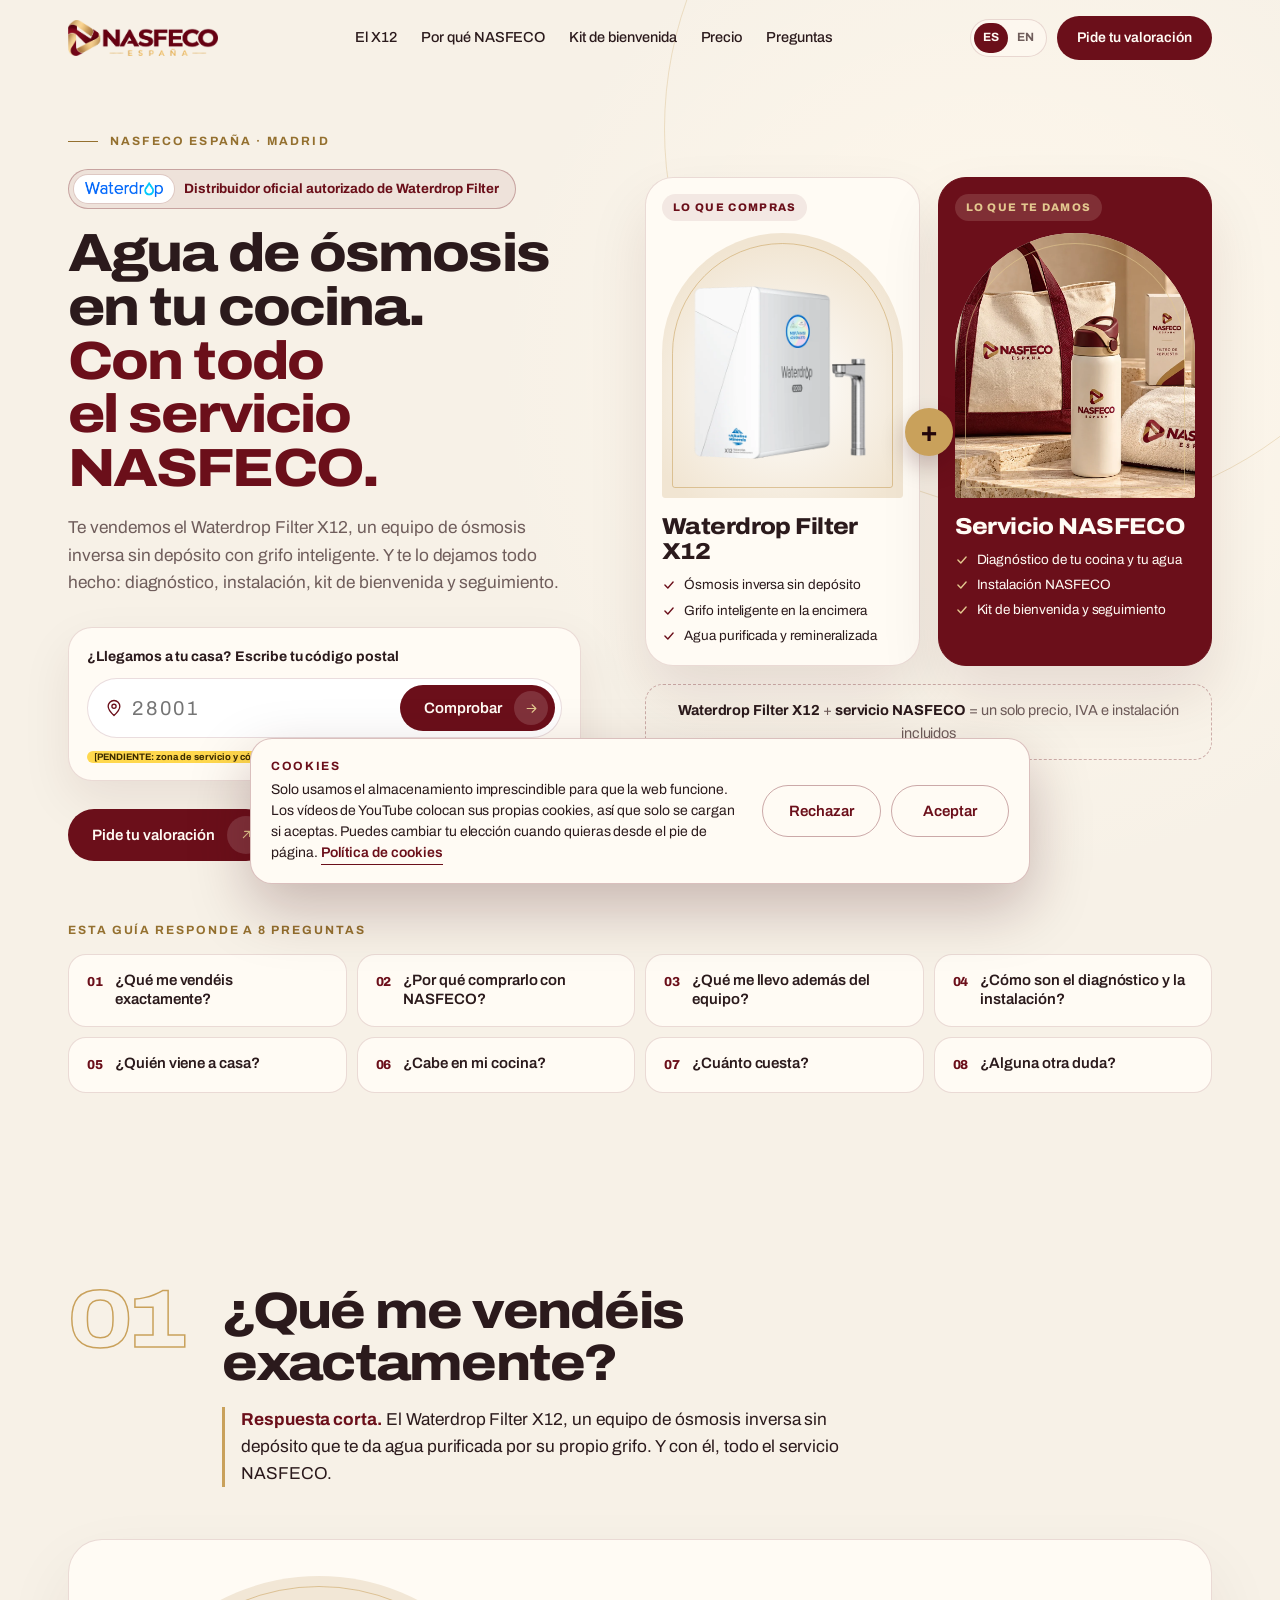
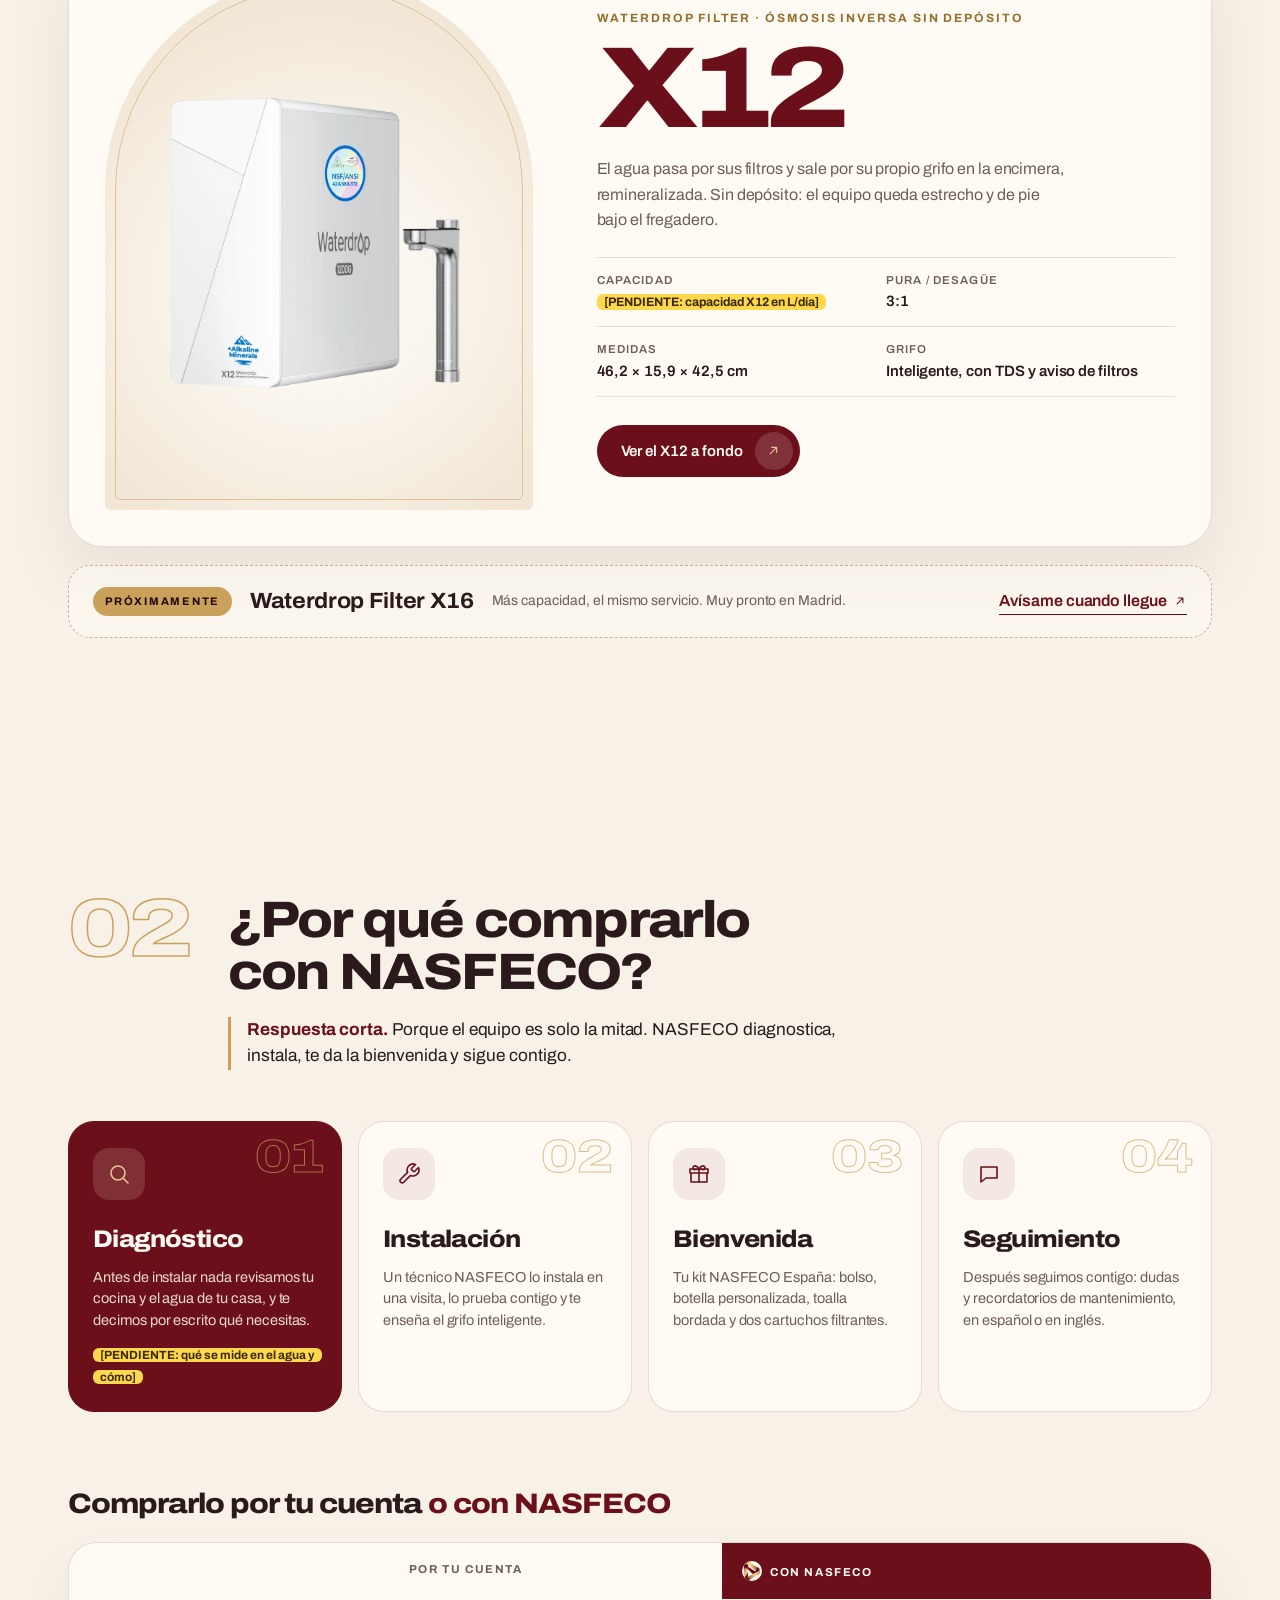
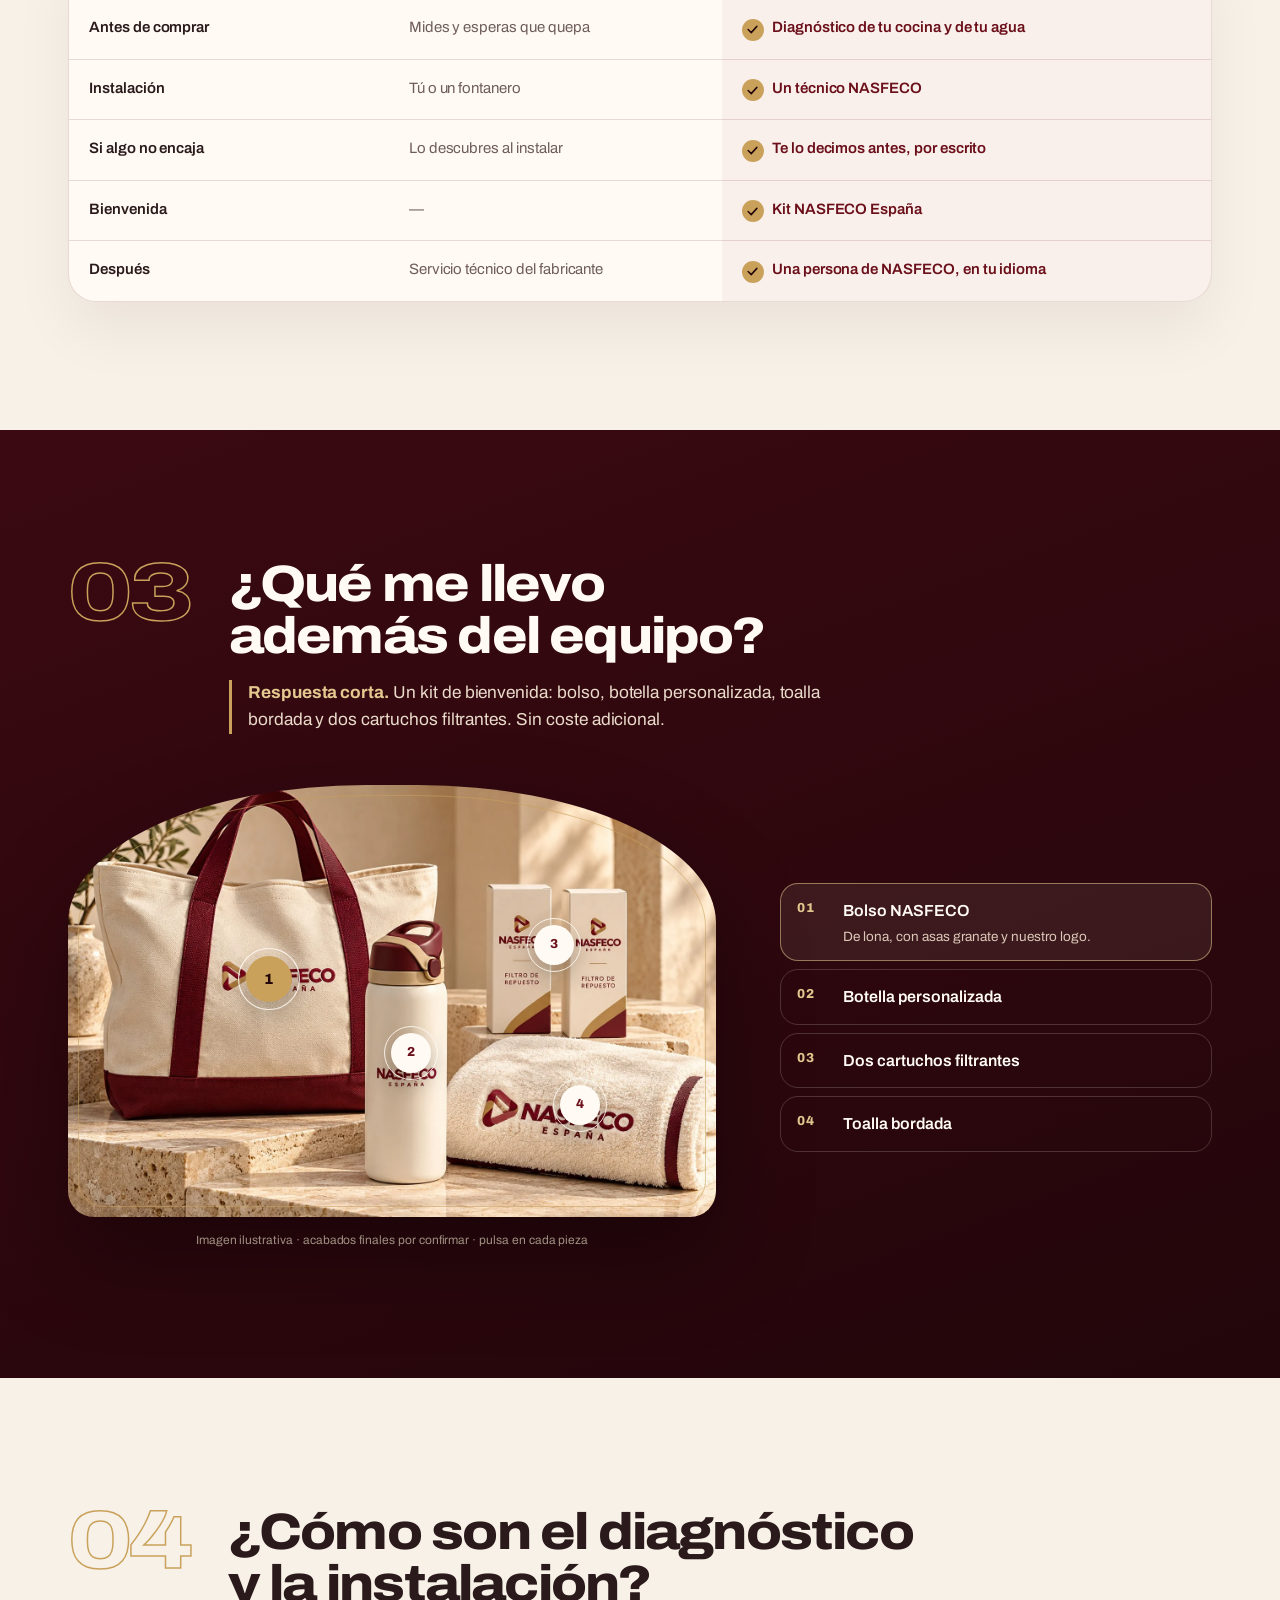
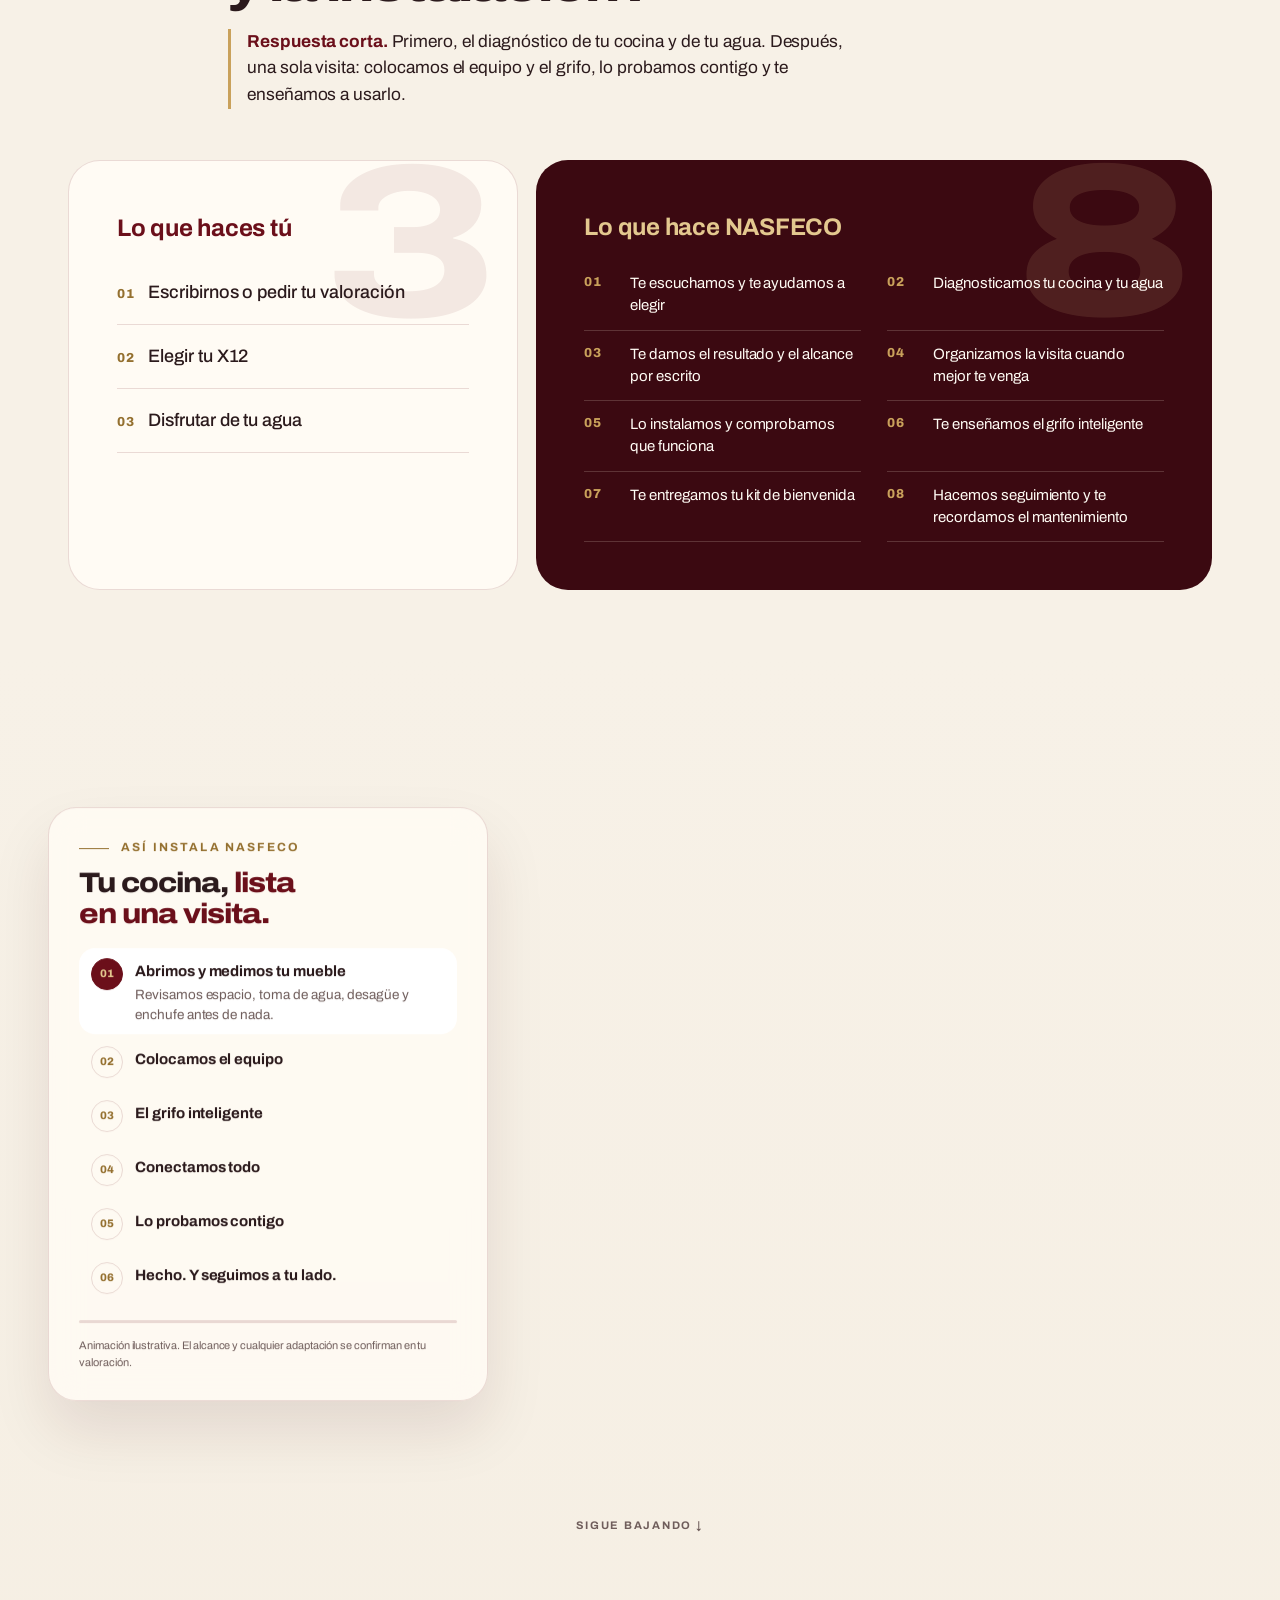
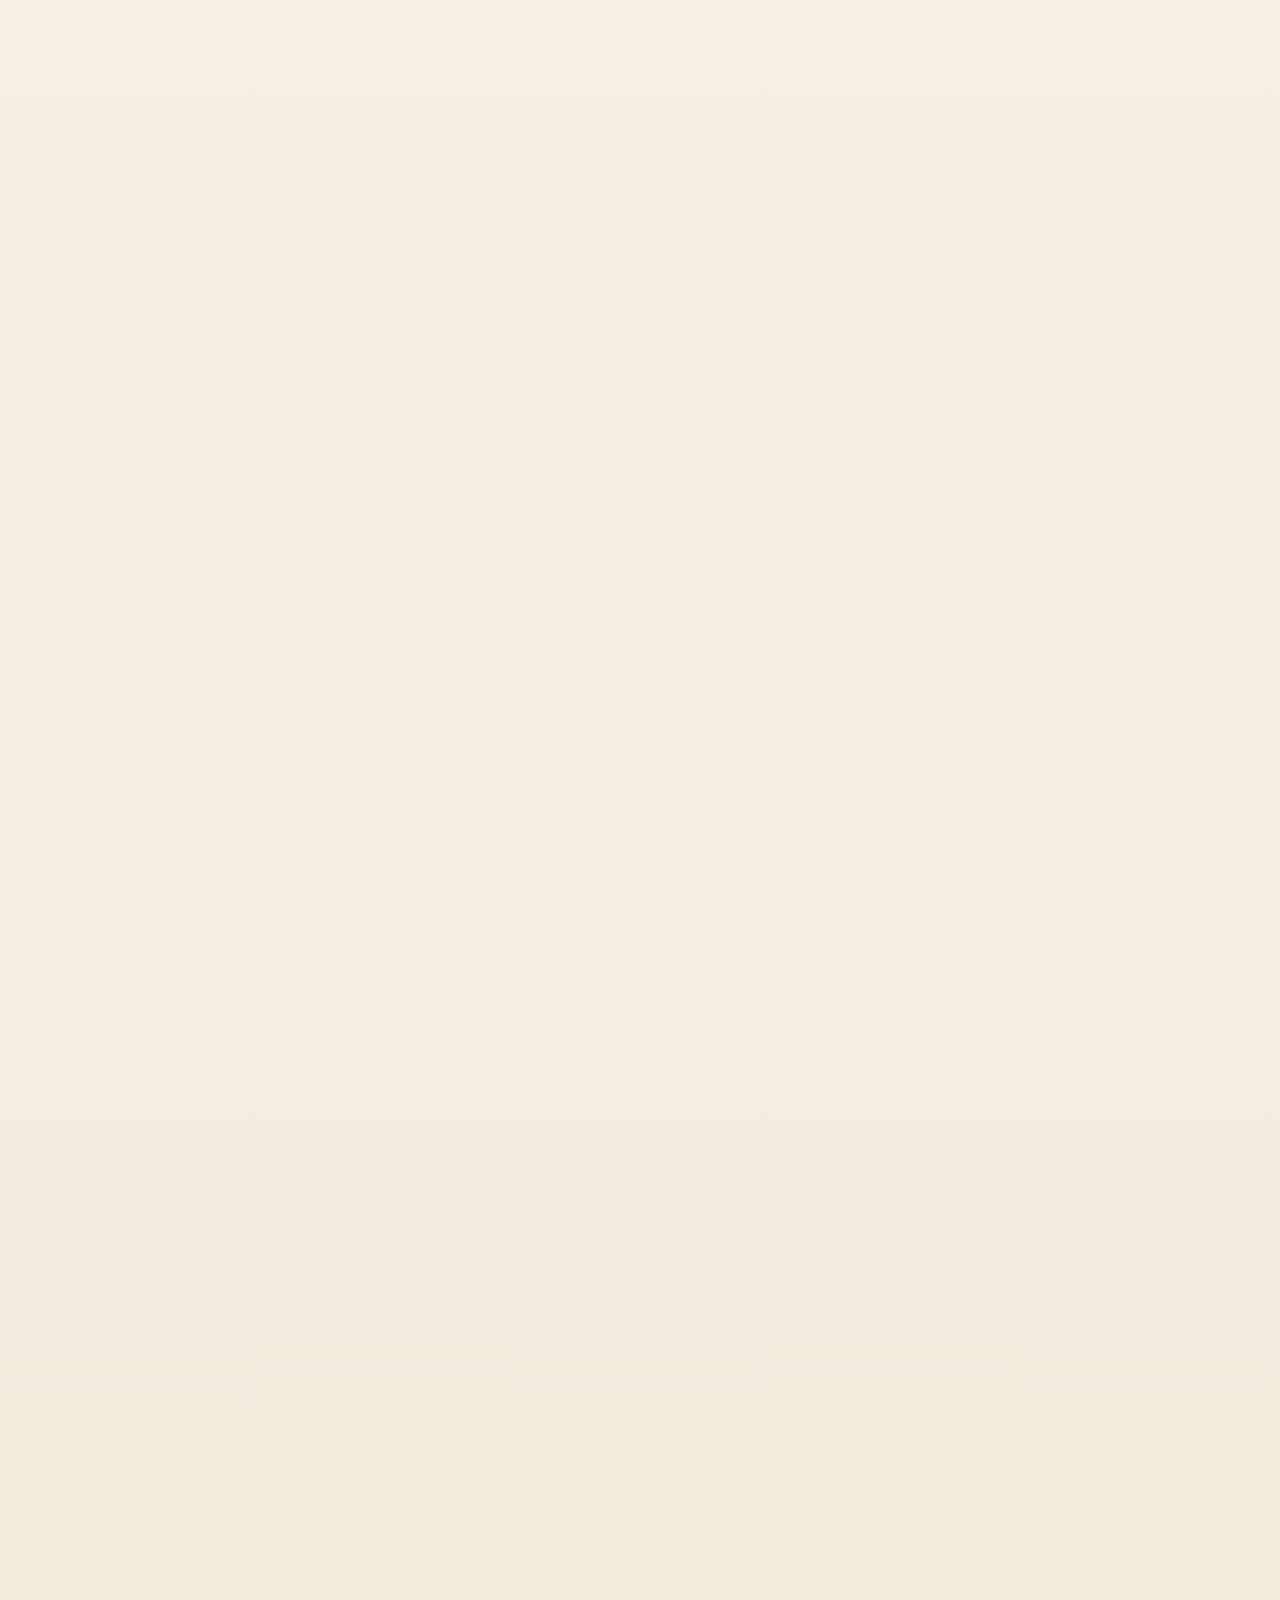
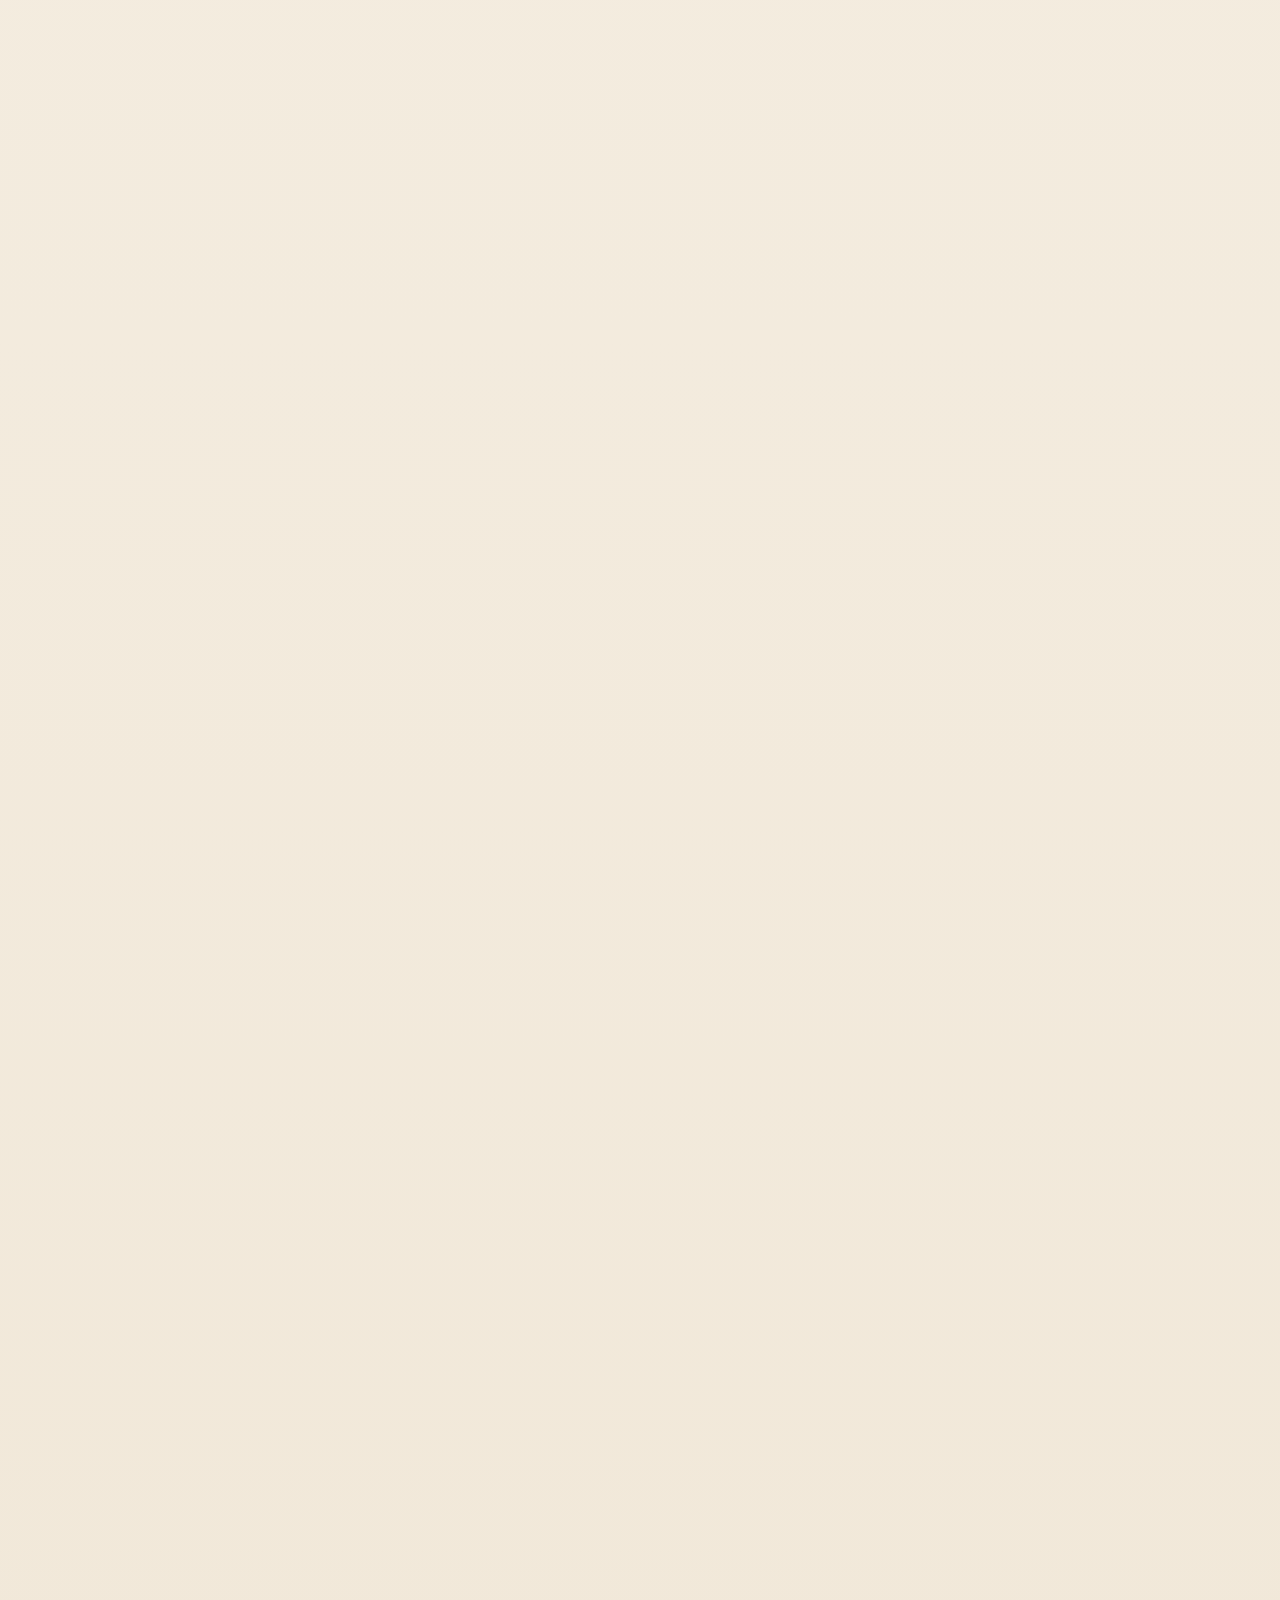
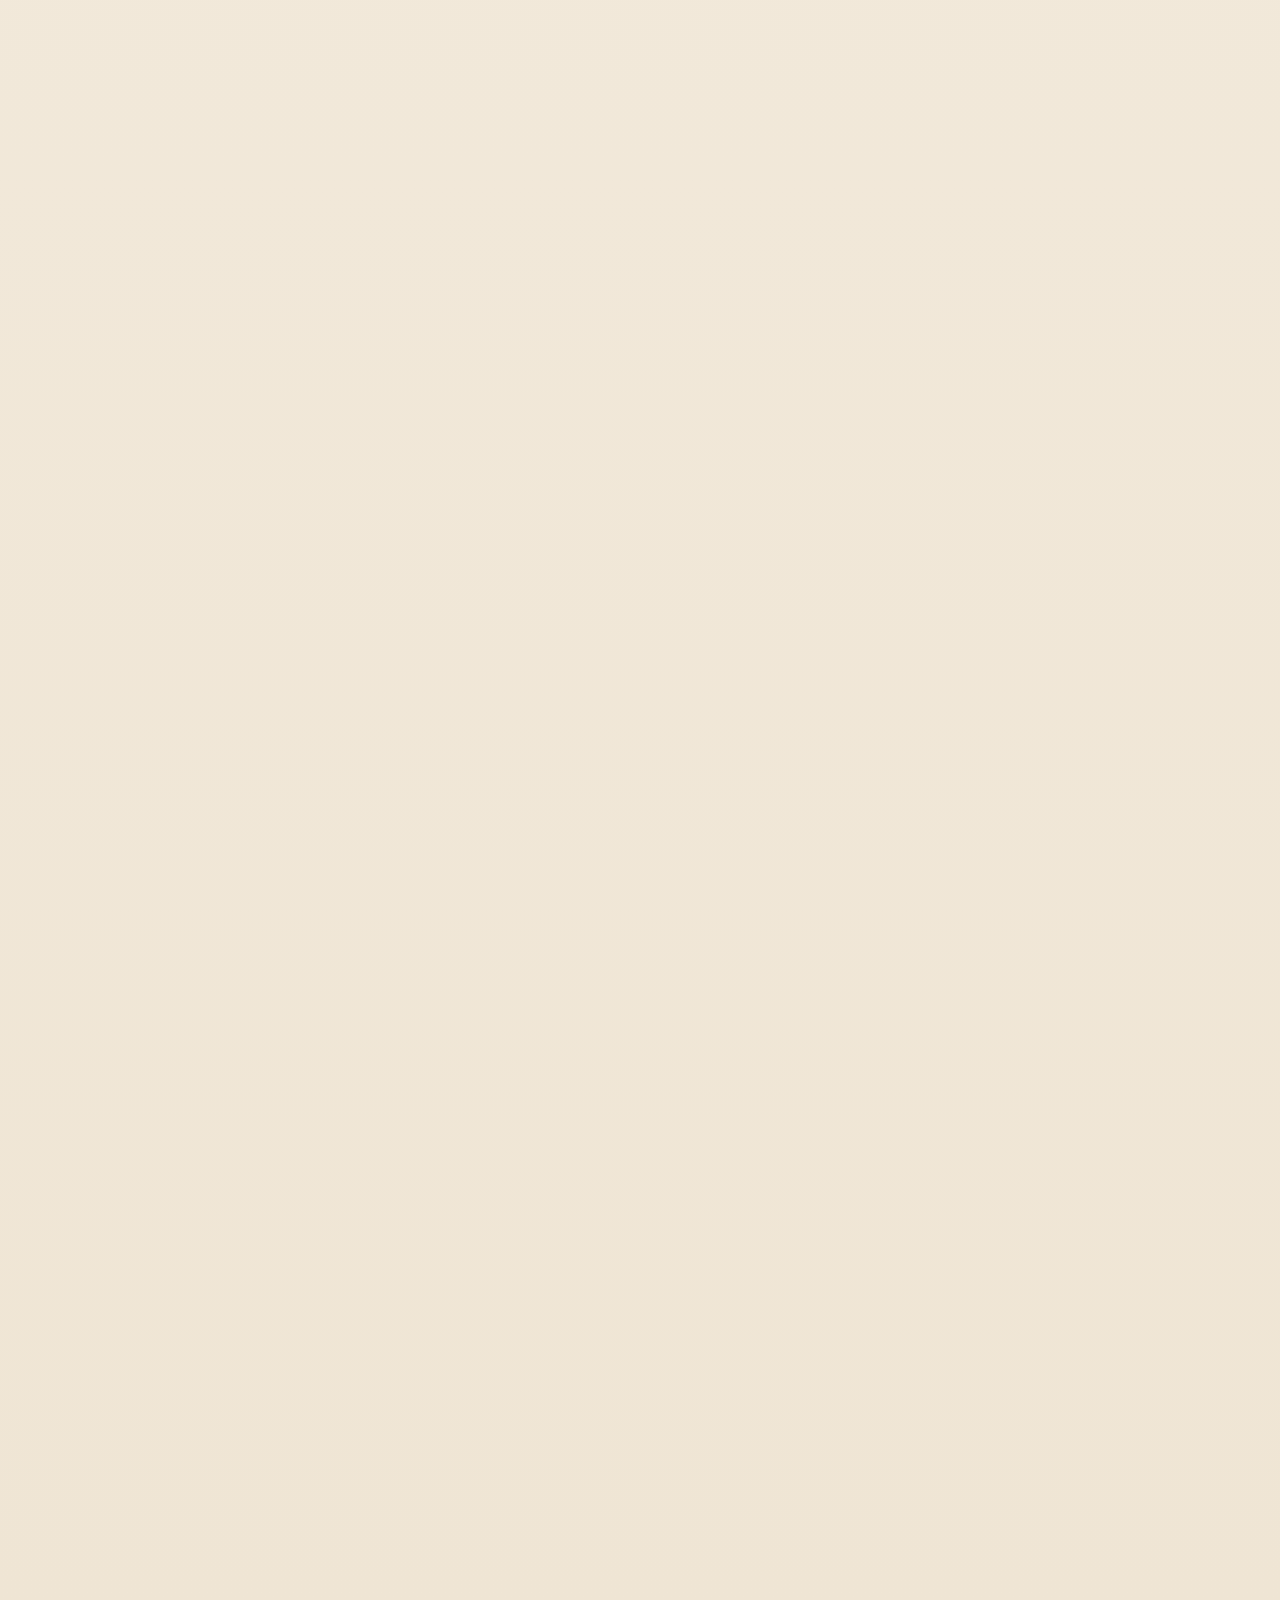
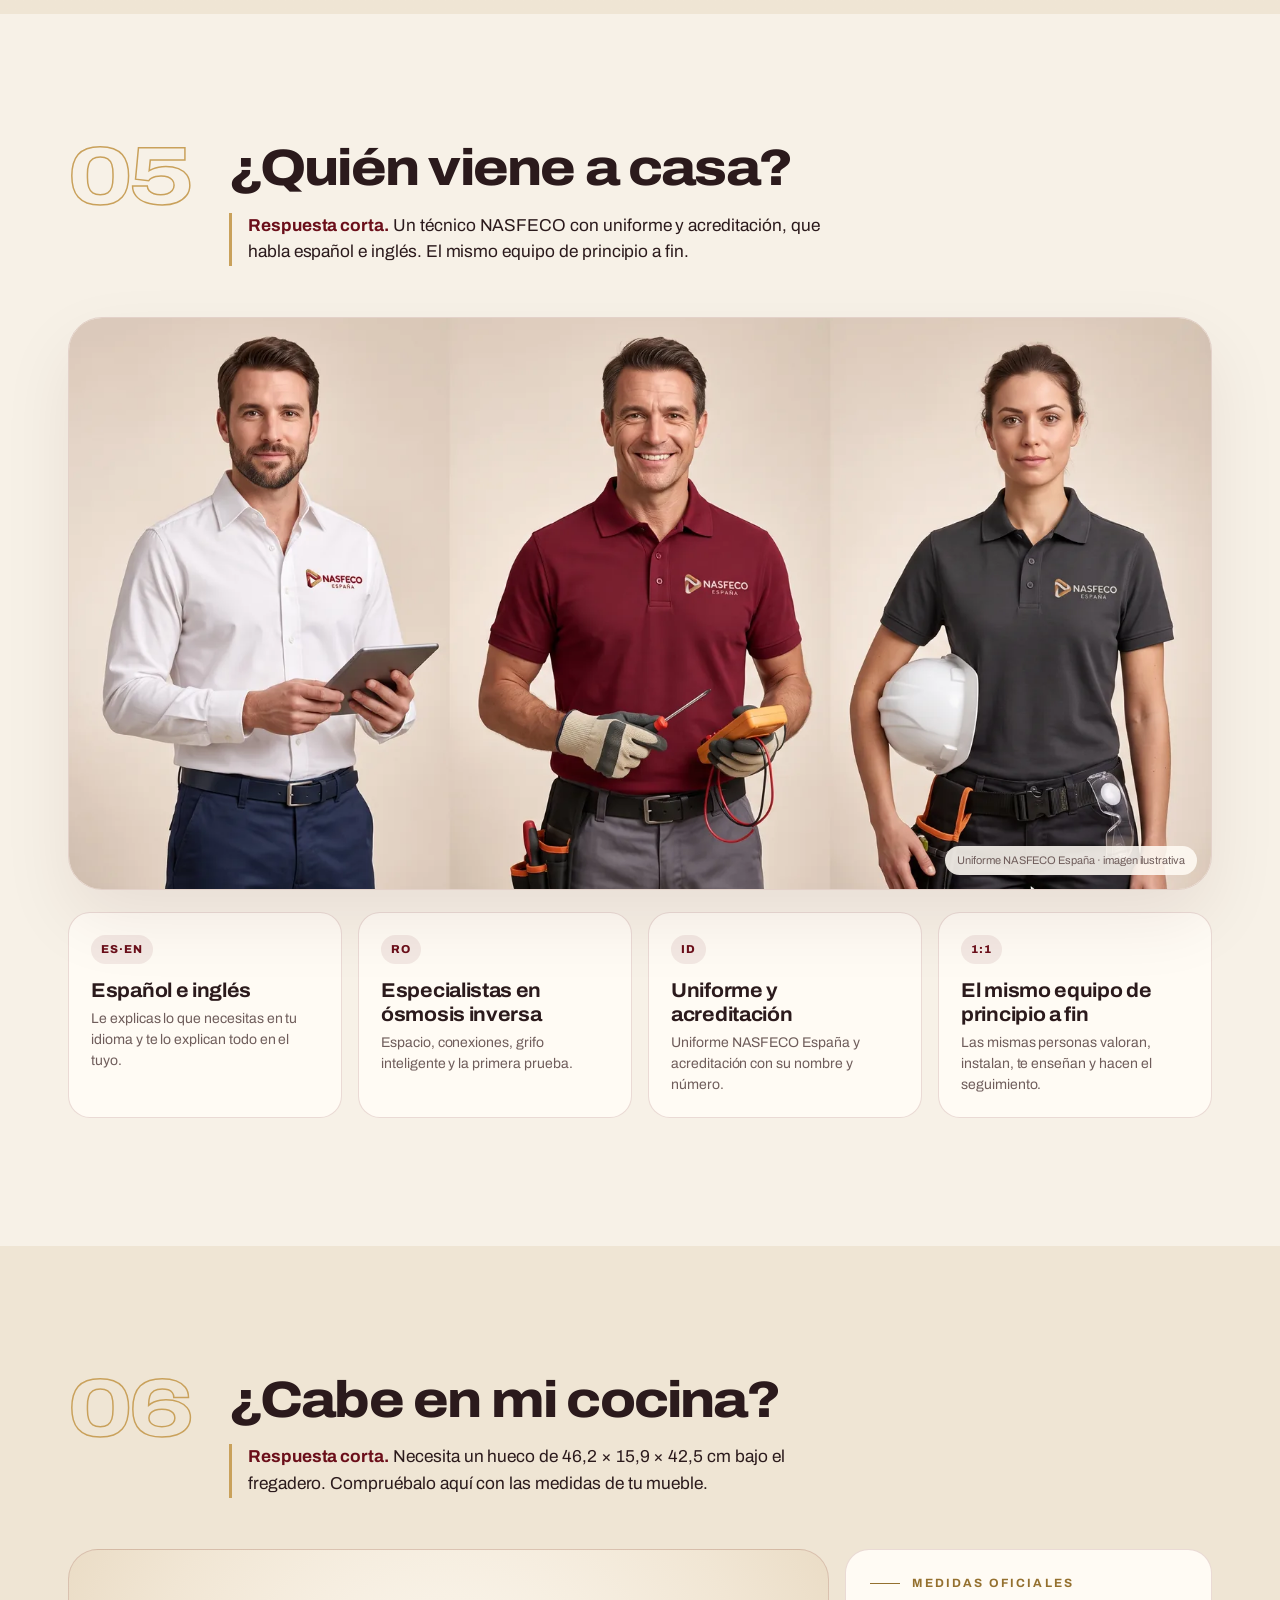
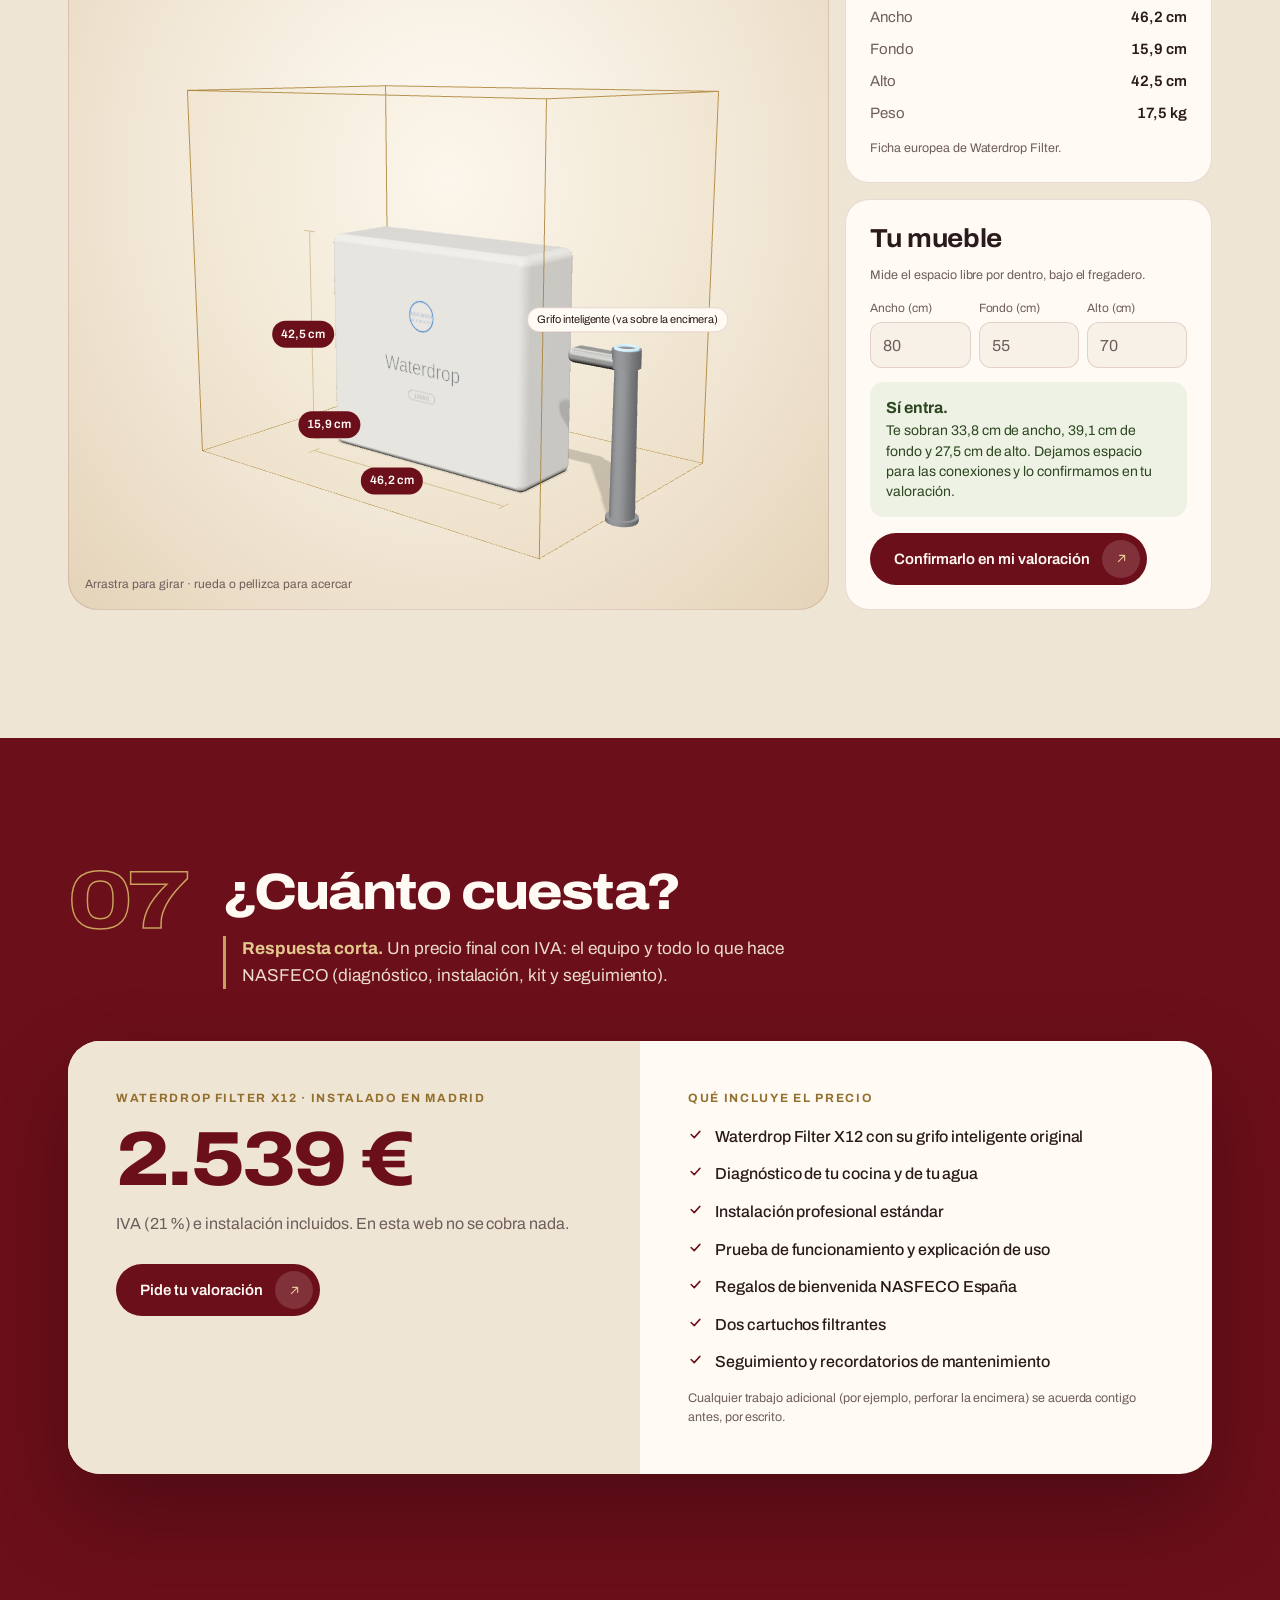
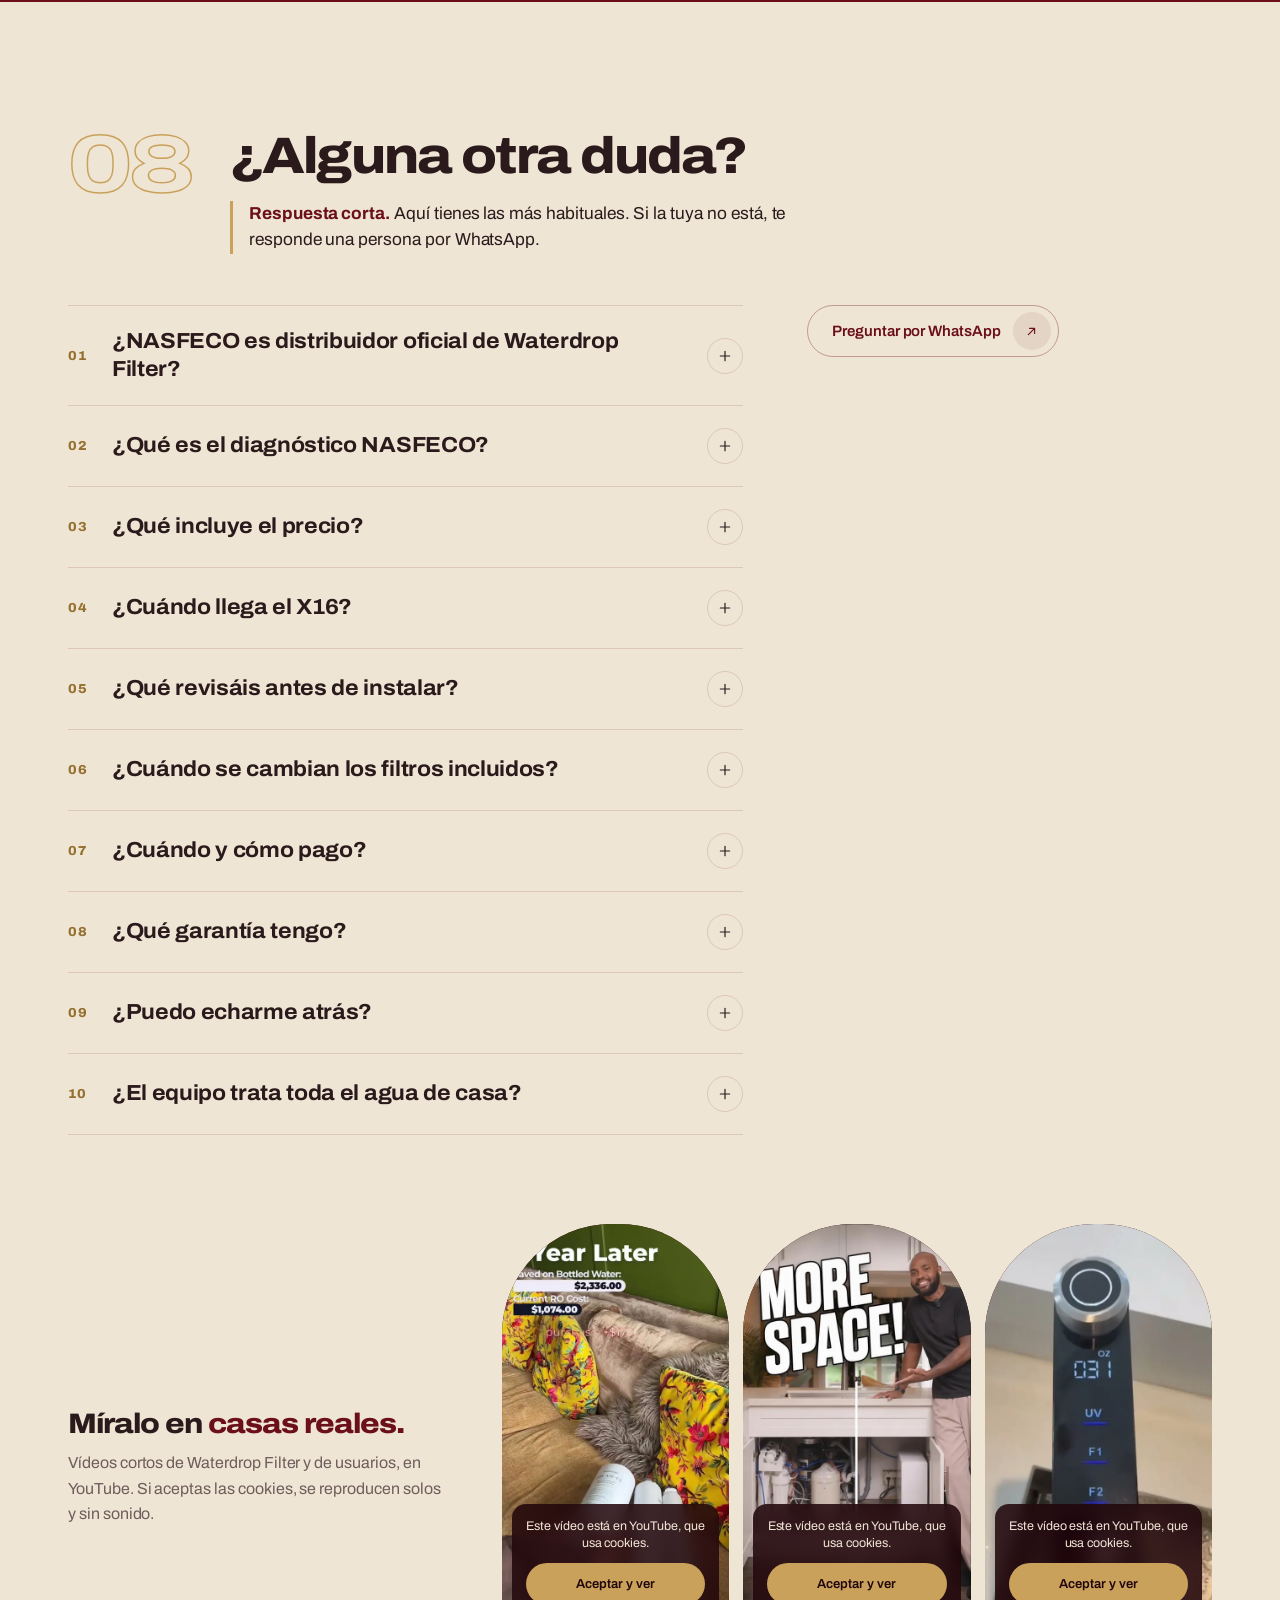
==== commit f8173b3f: "Insignia de distribuidor oficial con el logo de Waterdrop Filter" ====
--- a/index.html
+++ b/index.html
@@ -13,7 +13,7 @@
 <link rel="icon" href="favicon.png"><link rel="apple-touch-icon" href="assets/brand/icon-180.png">
 <link rel="preload" as="font" type="font/woff2" href="assets/fonts/ar-latin.woff2" crossorigin>
 <style>@font-face{font-family:'Archivo';font-style:normal;font-weight:100 900;font-stretch:62% 125%;font-display:swap;src:url(assets/fonts/ar-latin-ext.woff2) format('woff2');unicode-range:U+0100-02BA,U+02BD-02C5,U+02C7-02CC,U+02CE-02D7,U+02DD-02FF,U+0304,U+0308,U+0329,U+1D00-1DBF,U+1E00-1E9F,U+1EF2-1EFF,U+2020,U+20A0-20AB,U+20AD-20C0,U+2113,U+2C60-2C7F,U+A720-A7FF}@font-face{font-family:'Archivo';font-style:normal;font-weight:100 900;font-stretch:62% 125%;font-display:swap;src:url(assets/fonts/ar-latin.woff2) format('woff2');unicode-range:U+0000-00FF,U+0131,U+0152-0153,U+02BB-02BC,U+02C6,U+02DA,U+02DC,U+0304,U+0308,U+0329,U+2000-206F,U+20AC,U+2122,U+2191,U+2193,U+2212,U+2215,U+FEFF,U+FFFD}</style>
-<link rel="stylesheet" href="css/madrid.css?v=54">
+<link rel="stylesheet" href="css/madrid.css?v=55">
 <script type="application/ld+json">{"@context": "https://schema.org", "@graph": [{"@type": "LocalBusiness", "@id": "https://nasfeco.es/#business", "name": "NASFECO España", "url": "https://nasfeco.es/", "logo": "https://nasfeco.es/assets/brand/icon-180.png", "image": "https://nasfeco.es/assets/img/og.jpg", "description": "Distribuidor oficial autorizado de Waterdrop Filter. Sistema de ósmosis inversa sin depósito Waterdrop Filter X12 en Madrid, con valoración de tu cocina, instalación profesional, kit de bienvenida y seguimiento.", "areaServed": [{"@type": "City", "name": "Madrid"}], "address": {"@type": "PostalAddress", "addressLocality": "Madrid", "addressCountry": "ES"}, "knowsLanguage": ["es", "en"], "currenciesAccepted": "EUR", "makesOffer": [{"@type": "Offer", "itemOffered": {"@type": "Service", "name": "Instalación de sistema de ósmosis inversa", "areaServed": "Madrid"}}]}, {"@type": "WebSite", "@id": "https://nasfeco.es/#site", "url": "https://nasfeco.es/", "name": "NASFECO España", "inLanguage": "es-ES", "publisher": {"@id": "https://nasfeco.es/#business"}}, {"@type": "FAQPage", "mainEntity": [{"@type": "Question", "name": "¿NASFECO es distribuidor oficial de Waterdrop Filter?", "acceptedAnswer": {"@type": "Answer", "text": "Sí. NASFECO es distribuidor oficial autorizado de Waterdrop Filter. Los equipos que instalamos son productos originales de Waterdrop Filter."}}, {"@type": "Question", "name": "¿Qué es el diagnóstico NASFECO?", "acceptedAnswer": {"@type": "Answer", "text": "Antes de instalar revisamos tu cocina (espacio, toma de agua, desagüe, enchufe y dónde irá el grifo) y el agua de tu casa, y te decimos por escrito qué necesitas. Qué medimos en el agua: [PENDIENTE: qué se mide en el agua y cómo]."}}, {"@type": "Question", "name": "¿Qué incluye el precio?", "acceptedAnswer": {"@type": "Answer", "text": "El equipo con su grifo original, la valoración de tu cocina, la instalación estándar y el kit de bienvenida: bolso, botella personalizada, toalla bordada y dos cartuchos filtrantes. El IVA (21 %) está incluido. El alcance final se confirma por escrito. Precio: 2.239 € con la oferta de lanzamiento (−300 € hasta el 30/11/2026); precio normal 2.539 €. IVA e instalación incluidos."}}, {"@type": "Question", "name": "¿Cuándo llega el X16?", "acceptedAnswer": {"@type": "Answer", "text": "El X16 llega pronto a Madrid. Por ahora NASFECO instala el X12. Escríbenos por WhatsApp y te avisamos cuando llegue."}}, {"@type": "Question", "name": "¿Qué revisáis antes de instalar?", "acceptedAnswer": {"@type": "Answer", "text": "El espacio bajo el fregadero, la toma de agua potable, el desagüe, el enchufe y dónde irá el grifo. También vemos si hay que perforar la encimera o avisar a la comunidad de vecinos. Cualquier trabajo adicional se acuerda antes de empezar."}}, {"@type": "Question", "name": "¿Cuándo se cambian los filtros incluidos?", "acceptedAnswer": {"@type": "Answer", "text": "Se incluyen dos cartuchos filtrantes; sus referencias exactas quedan por escrito. Cuándo se cambian depende del uso y de los límites del fabricante. No son filtros ilimitados ni visitas futuras gratis."}}, {"@type": "Question", "name": "¿Cuándo y cómo pago?", "acceptedAnswer": {"@type": "Answer", "text": "El precio que ves es final, con IVA incluido. Las formas y el momento de pago se confirman contigo antes de la visita y quedan en tu propuesta: [PENDIENTE: formas y momento de pago]. Recibes factura. En esta web no se cobra nada."}}, {"@type": "Question", "name": "¿Qué garantía tengo?", "acceptedAnswer": {"@type": "Answer", "text": "Por ley tienes 3 años de garantía legal sobre el equipo. Como la instalación forma parte del contrato, un fallo por una instalación incorrecta también está cubierto. Si el fabricante da una garantía adicional, se detalla en tu propuesta."}}, {"@type": "Question", "name": "¿Puedo echarme atrás?", "acceptedAnswer": {"@type": "Answer", "text": "Si contratas a distancia o fuera de nuestro establecimiento, tienes 14 días naturales para desistir sin dar explicaciones. Si nos pides instalar dentro de esos 14 días, pagas la parte proporcional del servicio ya prestado, y el derecho termina cuando el servicio se ha prestado por completo con tu consentimiento expreso previo. Lo tienes en las condiciones de contratación."}}, {"@type": "Question", "name": "¿El equipo trata toda el agua de casa?", "acceptedAnswer": {"@type": "Answer", "text": "No. El X12 está pensado para el agua de beber en la cocina, mediante su propio grifo. No es un descalcificador para toda la vivienda ni un sistema para todos los grifos."}}]}]}</script>
 </head>
 <body class="pg-home has-promo">
@@ -41,7 +41,7 @@
   <div class="wrap mh-g">
     <div class="mh-c">
       <p class="eb"><i></i>NASFECO España · Madrid</p>
-      <p class="auth"><svg viewBox="0 0 24 24" width="18" height="18" fill="none" stroke="currentColor" stroke-width="1.7" stroke-linecap="round" stroke-linejoin="round" aria-hidden="true"><path d="M12 3l7 3v5c0 4.5-3 8.3-7 10-4-1.7-7-5.5-7-10V6zM8.5 12l2.5 2.5 4.5-5"/></svg><span>Distribuidor oficial autorizado de Waterdrop Filter</span></p>
+      <p class="auth"><b class="auth-lg"><img src="assets/brand/waterdrop-filter-logo.png" alt="Waterdrop Filter" width="280" height="54"></b><span>Distribuidor oficial autorizado de Waterdrop Filter</span></p>
       <h1 class="d1">Agua de ósmosis en tu cocina. <em>Con todo el servicio NASFECO.</em></h1>
       <p class="lead">Te vendemos el Waterdrop Filter X12, un equipo de ósmosis inversa sin depósito con grifo inteligente. Y te lo dejamos todo hecho: diagnóstico, instalación, kit de bienvenida y seguimiento.</p>
       <form class="zona-f zona-c" data-zone novalidate>
@@ -219,7 +219,7 @@
   <div class="ck-b"><button type="button" class="btn b-line" data-consent="no"><span>Rechazar</span></button><button type="button" class="btn b-line" data-consent="yes"><span>Aceptar</span></button></div>
 </div>
 <script>window.NF_CFG = {"wa": "", "email": "", "lang": "es", "privacy": "privacidad.html", "zone": "", "pend": {"wa": "[PENDIENTE: WhatsApp +34]", "email": "[PENDIENTE: correo]", "zone": "[PENDIENTE: zona de servicio]", "pay": "[PENDIENTE: formas de pago]"}, "models": {"x12": {"name": "X12", "price": "2.539 €", "promo": "2.239 €", "cap": "[PENDIENTE: capacidad X12 en L/día]", "faucets": {"silver": "assets/products/x12-silver.webp"}, "body": "white", "faucet": "silver"}, "x16": {"name": "X16", "price": "[PENDIENTE: precio X16 en €]", "promo": null, "cap": "[PENDIENTE: capacidad X16 en L/día]", "faucets": {"black": "assets/products/x16-black.webp"}, "body": "black", "faucet": "black"}}, "soon": ["x16"], "promo": {"name": "Oferta de lanzamiento", "code": "", "end": "2026-11-30T23:59:59+01:00", "off": "300 €"}, "kit": ["Bolso NASFECO", "Botella personalizada", "Dos cartuchos filtrantes", "Toalla bordada"]};</script>
-<script src="js/site.js?v=54"></script>
-<script>(function(){var go=function(){import('./js/x3d-init.js?v=54');};var idle=function(){(window.requestIdleCallback||function(f){setTimeout(f,200)})(go,{timeout:1500});};if(document.readyState==='complete')idle();else addEventListener('load',idle);})();</script>
+<script src="js/site.js?v=55"></script>
+<script>(function(){var go=function(){import('./js/x3d-init.js?v=55');};var idle=function(){(window.requestIdleCallback||function(f){setTimeout(f,200)})(go,{timeout:1500});};if(document.readyState==='complete')idle();else addEventListener('load',idle);})();</script>
 </body>
 </html>
--- a/css/madrid.css
+++ b/css/madrid.css
@@ -739,3 +739,8 @@
 .auth{display:inline-flex;align-items:center;gap:10px;margin:0 0 18px;padding:8px 16px 8px 10px;border-radius:999px;background:rgba(107,15,26,.06);border:1px solid rgba(107,15,26,.3);color:var(--wine);font-size:13.5px;font-weight:700;line-height:1.3}
 .auth svg{flex:none;color:var(--wine)}
 @media (max-width:760px){.auth{font-size:12.5px;padding:7px 14px 7px 9px}}
+.auth:has(.auth-lg){padding:5px 16px 5px 5px}
+.auth-lg{flex:none;display:grid;place-items:center;height:28px;padding:0 11px;border-radius:999px;background:#fff;box-shadow:0 0 0 1px rgba(107,15,26,.12)}
+.auth-lg img{display:block;width:auto;height:15px}
+@media (max-width:760px){.auth:has(.auth-lg){padding:5px 14px 5px 5px}.auth-lg{height:26px;padding:0 9px}.auth-lg img{height:13px}}
+@media (max-width:960px){.mh-5 .mh-c>.auth,.mh-b .mh-c>.auth{order:1;align-self:flex-start}}
